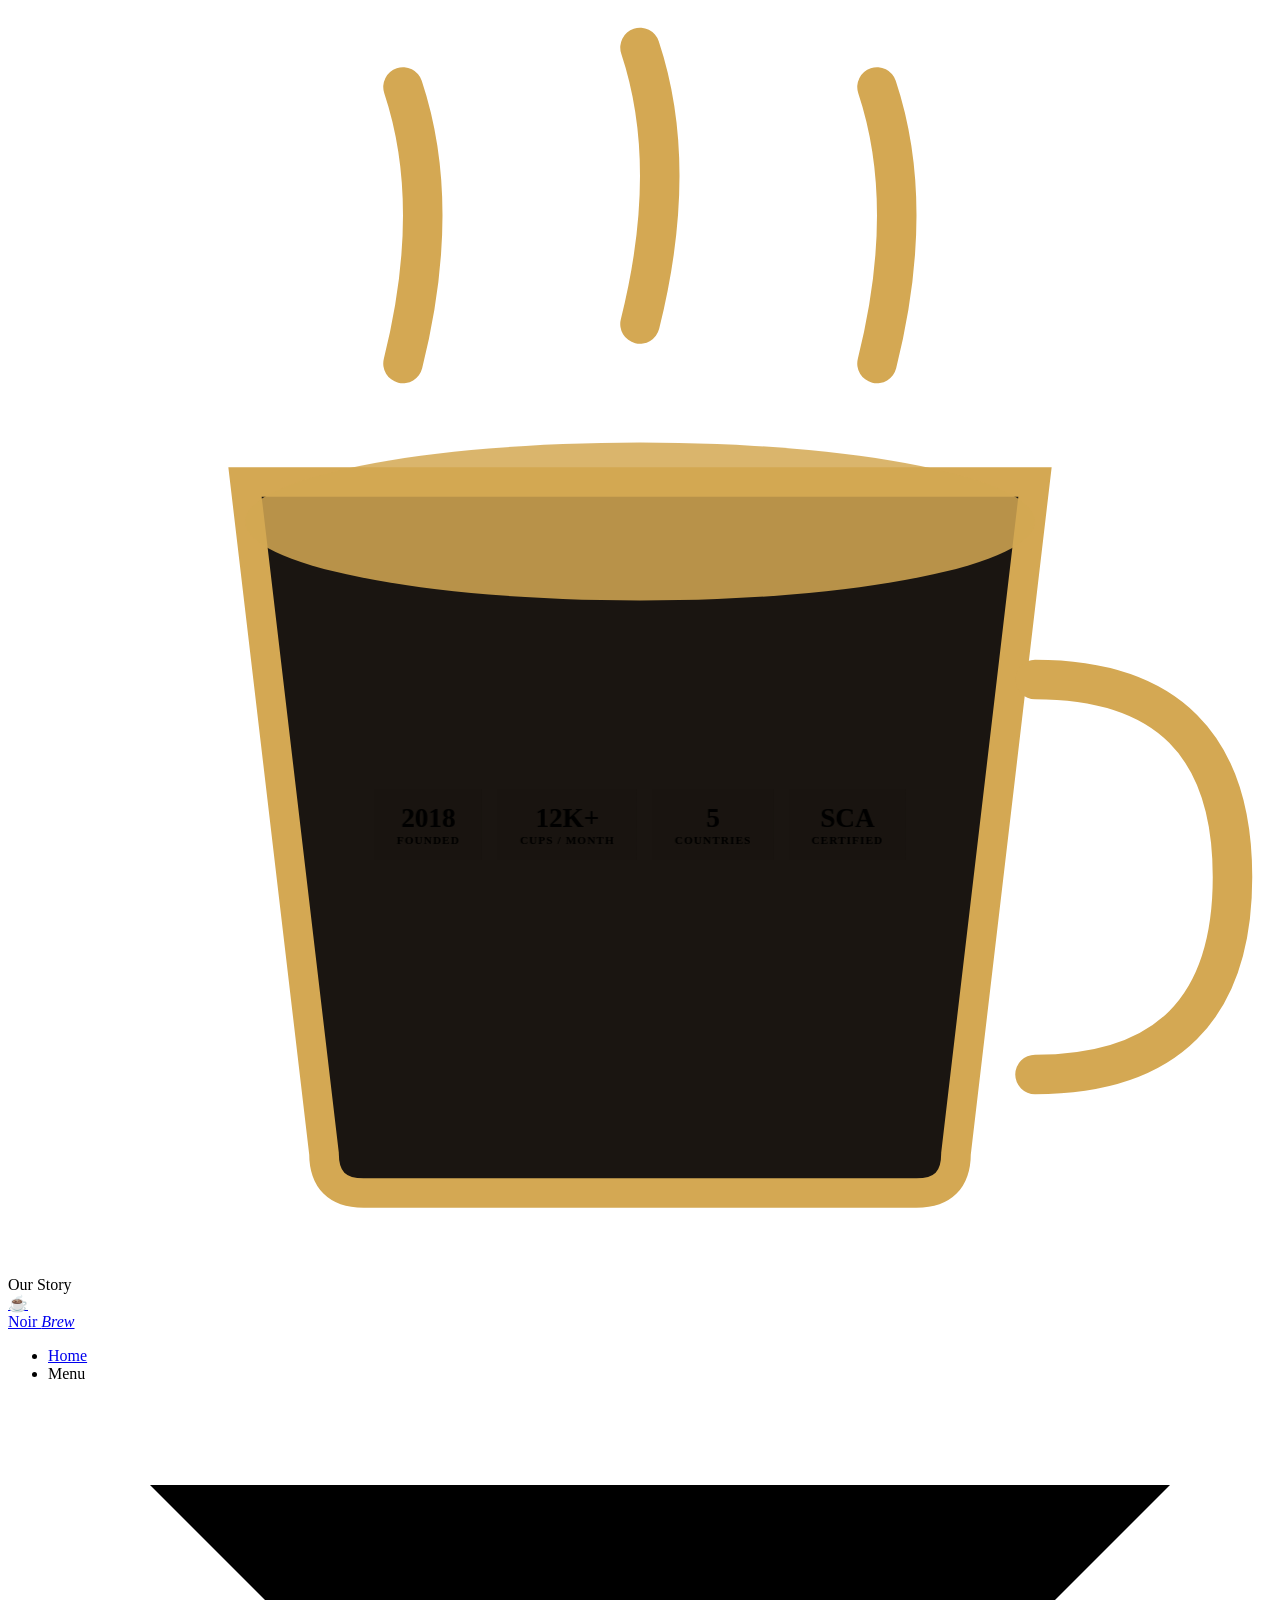
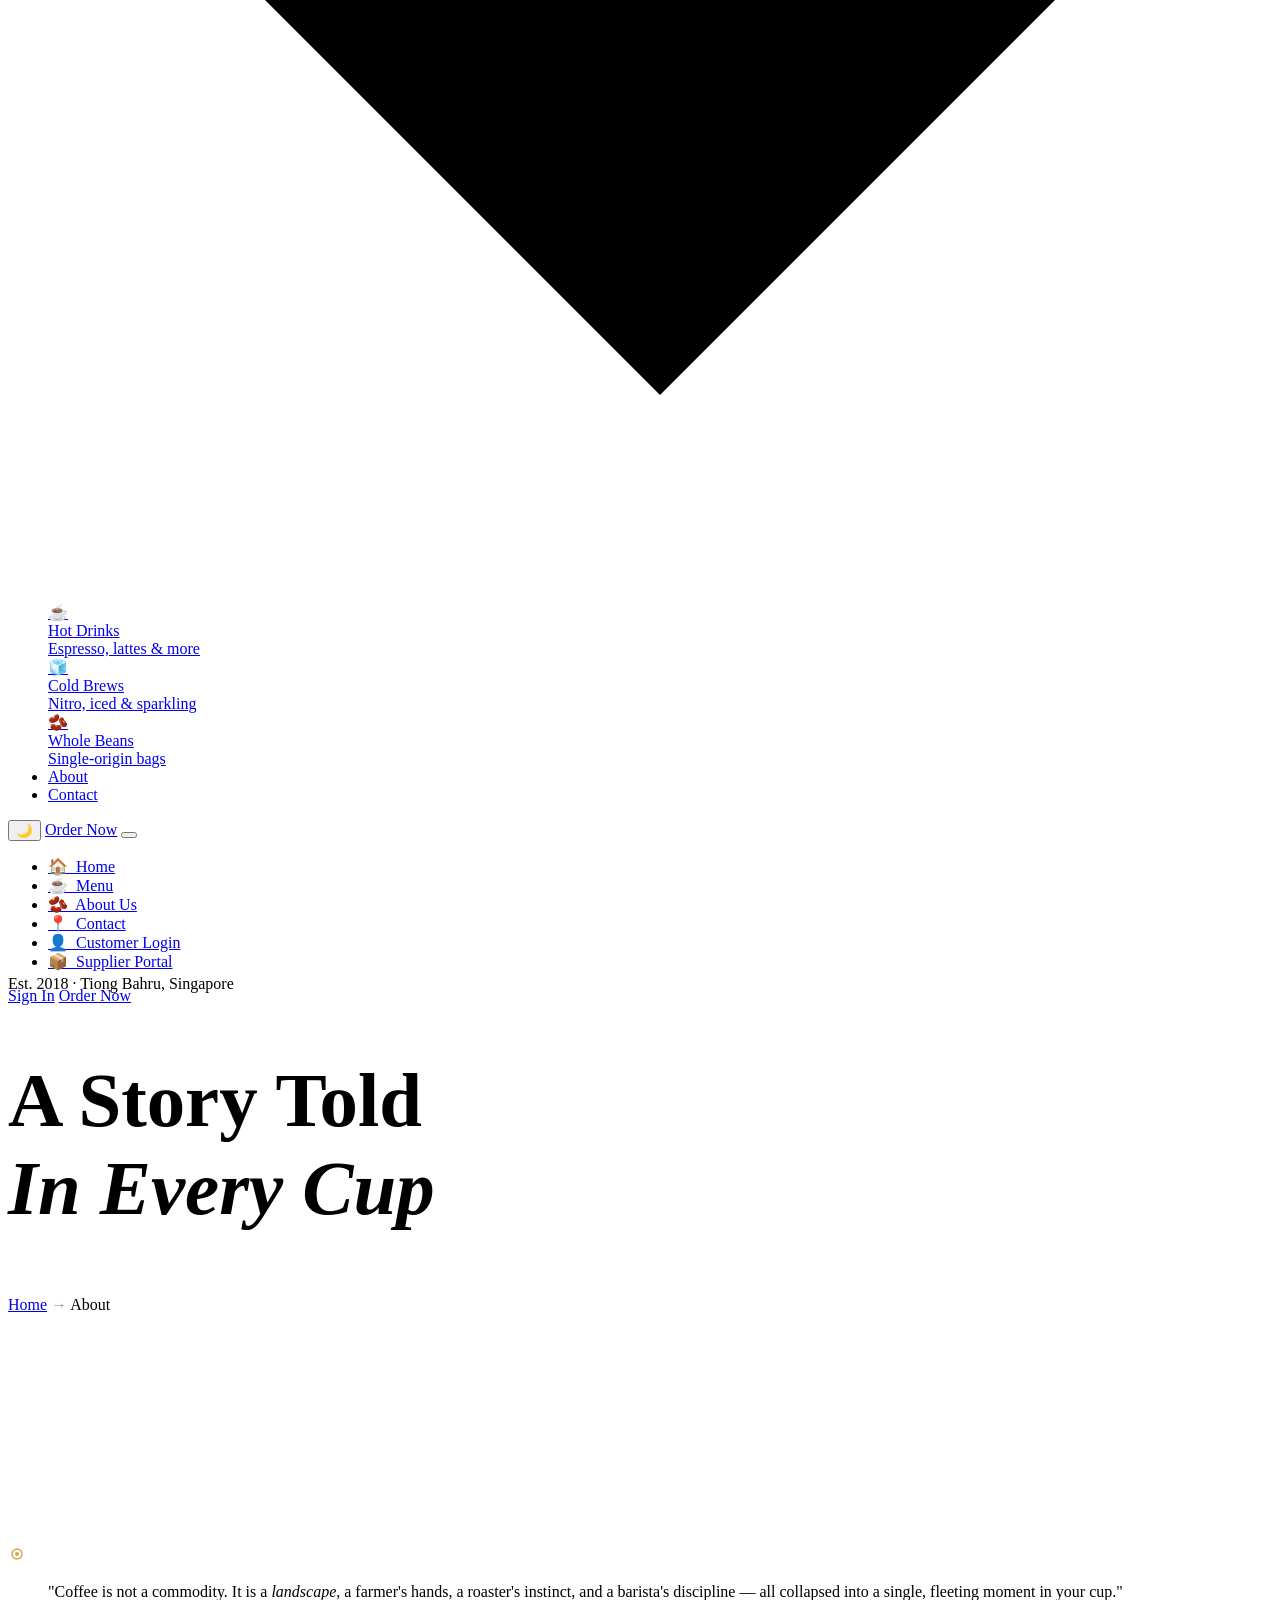
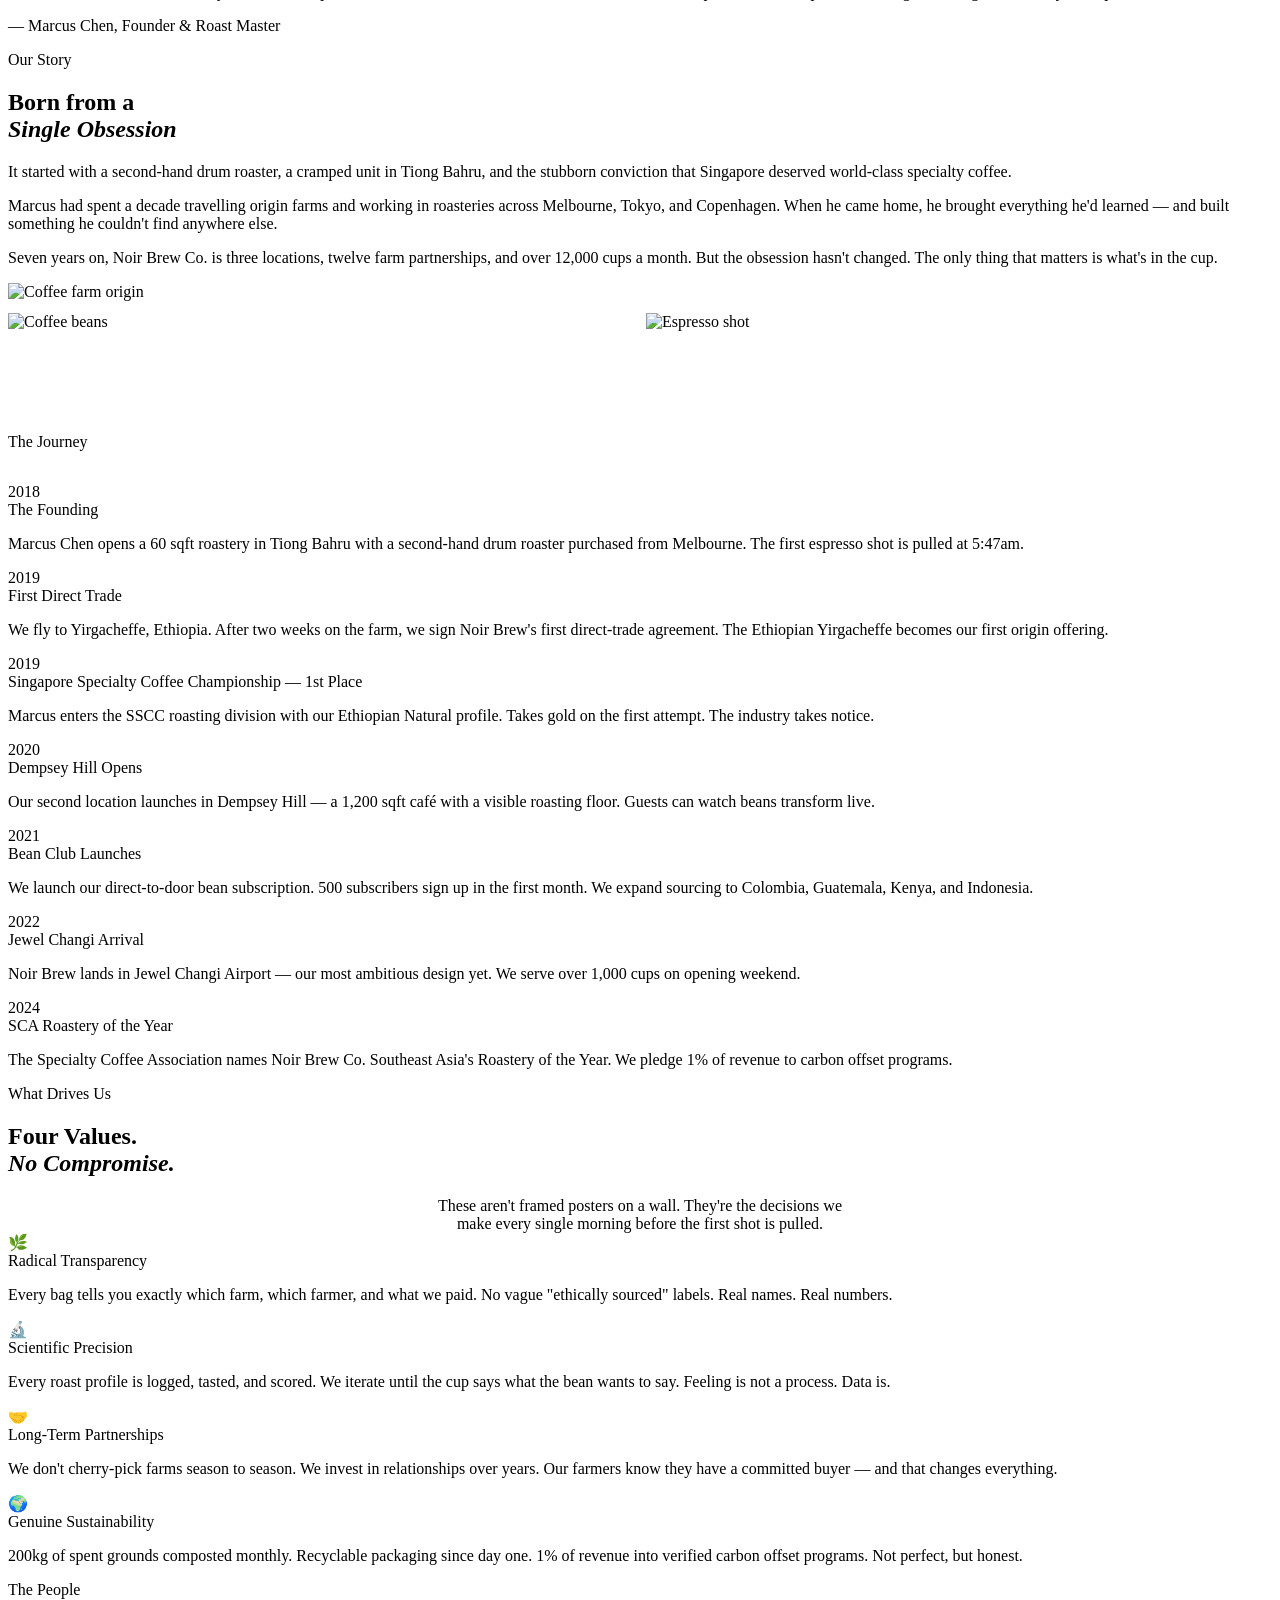
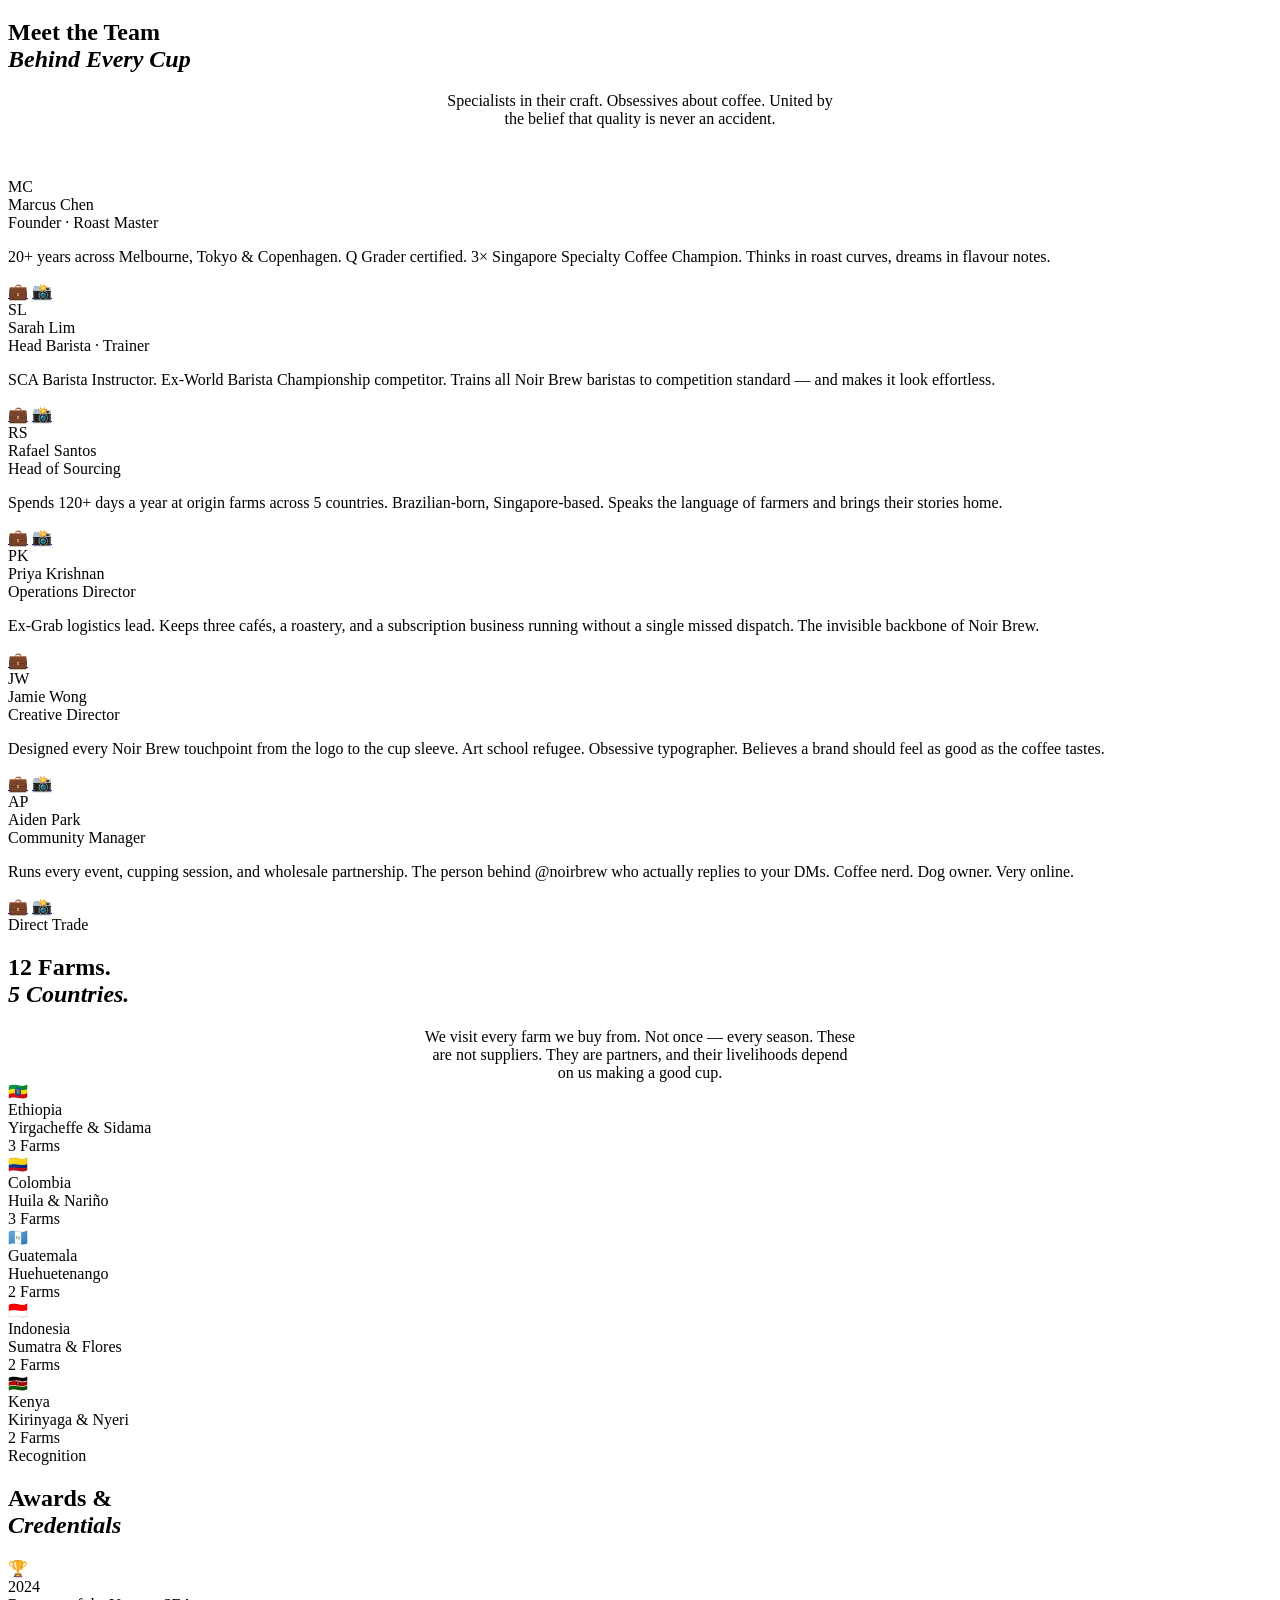
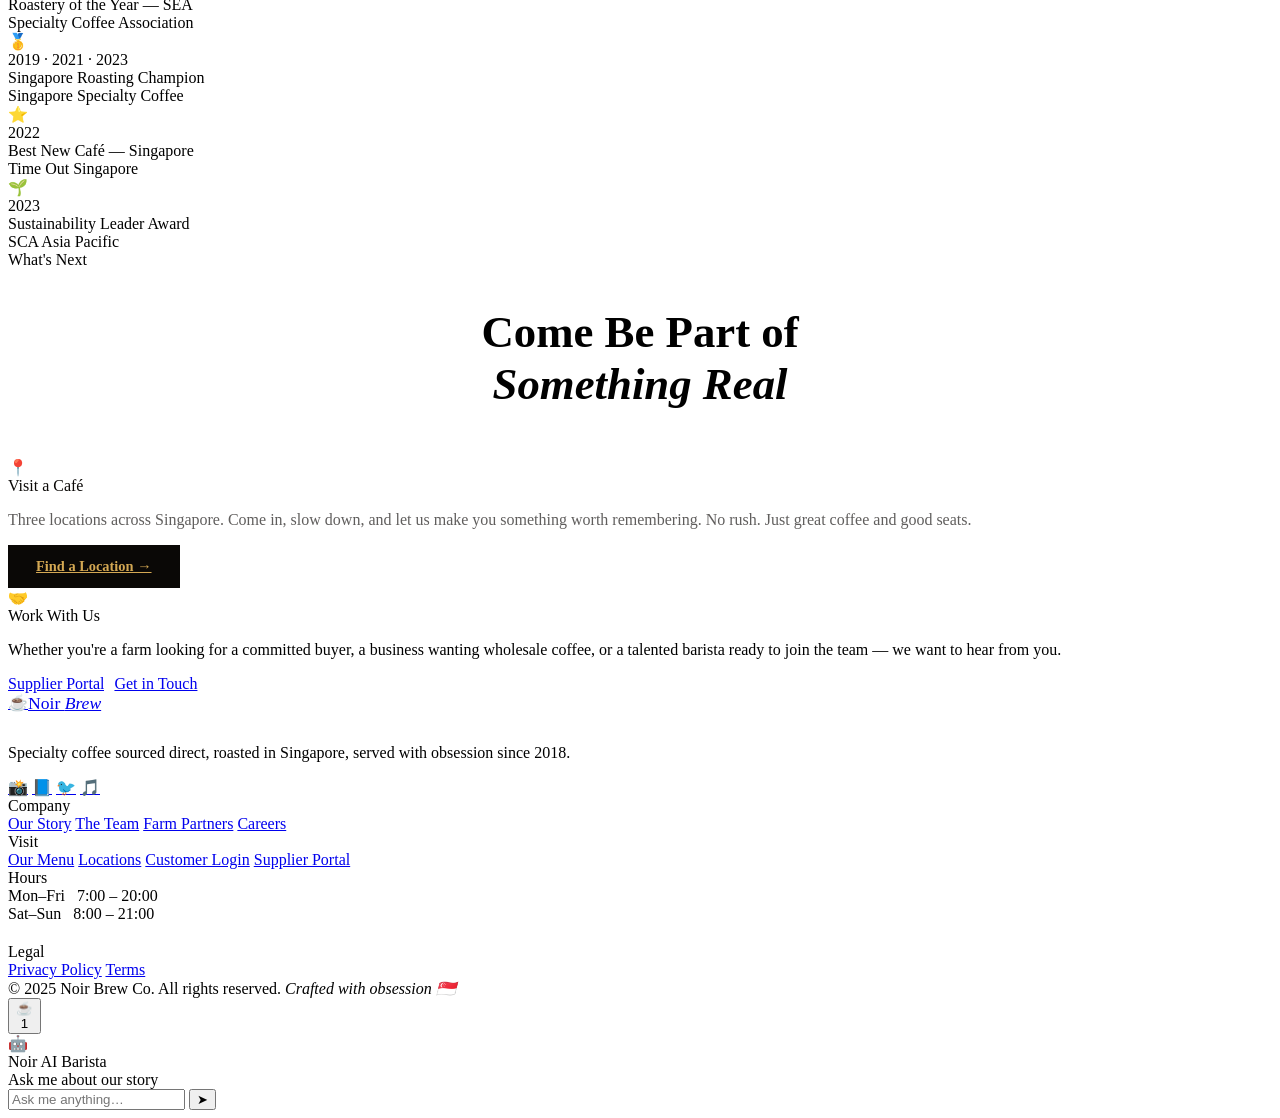
==== about.html @ 79846839 "linked animations.js file" ====
<!doctype html>
<html lang="en">
  <head>
    <meta charset="UTF-8" />
    <meta name="viewport" content="width=device-width, initial-scale=1.0" />
    <meta
      name="description"
      content="Noir Brew Co. — Our story, team, values and farm partnerships. Specialty coffee roasters since 2018."
    />
    <title>About Us — Noir Brew Co.</title>
    <link
      rel="icon"
      href="data:image/svg+xml,<svg xmlns='http://www.w3.org/2000/svg' viewBox='0 0 32 32'><text y='26' font-size='28'>☕</text></svg>"
    />
    <link rel="stylesheet" href="css/style.css" />
    <link rel="stylesheet" href="css/about.css" />
    <link rel="stylesheet" href="./css/animations.css" />
  </head>
  <body>
    <!-- LOADER -->
    <div id="pageLoader">
      <div class="loader__cup">
        <svg viewBox="0 0 64 64" xmlns="http://www.w3.org/2000/svg">
          <path
            d="M20 18 Q22 10 20 4"
            stroke="#d4a853"
            stroke-width="2"
            fill="none"
            stroke-linecap="round"
            style="animation: steamRise 1.4s ease-in-out infinite"
          />
          <path
            d="M32 16 Q34 8 32 2"
            stroke="#d4a853"
            stroke-width="2"
            fill="none"
            stroke-linecap="round"
            style="animation: steamRise 1.4s ease-in-out 0.25s infinite"
          />
          <path
            d="M44 18 Q46 10 44 4"
            stroke="#d4a853"
            stroke-width="2"
            fill="none"
            stroke-linecap="round"
            style="animation: steamRise 1.4s ease-in-out 0.5s infinite"
          />
          <path
            d="M12 24 L16 58 Q16 60 18 60 L46 60 Q48 60 48 58 L52 24 Z"
            fill="#1a1511"
            stroke="#d4a853"
            stroke-width="1.5"
          />
          <path
            d="M52 34 Q62 34 62 44 Q62 54 52 54"
            stroke="#d4a853"
            stroke-width="2"
            fill="none"
            stroke-linecap="round"
          />
          <ellipse
            cx="32"
            cy="26"
            rx="20"
            ry="4"
            fill="#d4a853"
            opacity="0.85"
          />
        </svg>
      </div>
      <div class="loader__logo">Our Story</div>
      <div class="loader__track">
        <div class="loader__bar" id="loaderBar"></div>
      </div>
    </div>
    <div id="themeCurtain"></div>

    <!-- NAVBAR -->
    <nav class="navbar" id="navbar">
      <div class="container navbar__inner">
        <a href="index.html" class="logo">
          <div class="logo__cup">☕</div>
          <div class="logo__text">Noir <em>Brew</em></div>
        </a>
        <ul class="navbar__links">
          <li><a href="index.html" class="nav-link">Home</a></li>
          <li class="has-dropdown">
            <a class="nav-link dropdown-toggle" tabindex="0"
              >Menu
              <svg class="chevron" viewBox="0 0 12 8">
                <path d="M1 1l5 5 5-5" />
              </svg>
            </a>
            <div class="dropdown-menu">
              <a href="menu.html" class="dropdown-item"
                ><span class="dropdown-icon">☕</span>
                <div>
                  <div class="dropdown-label">Hot Drinks</div>
                  <div class="dropdown-sub">Espresso, lattes & more</div>
                </div></a
              >
              <a href="menu.html#cold" class="dropdown-item"
                ><span class="dropdown-icon">🧊</span>
                <div>
                  <div class="dropdown-label">Cold Brews</div>
                  <div class="dropdown-sub">Nitro, iced & sparkling</div>
                </div></a
              >
              <a href="menu.html#beans" class="dropdown-item"
                ><span class="dropdown-icon">🫘</span>
                <div>
                  <div class="dropdown-label">Whole Beans</div>
                  <div class="dropdown-sub">Single-origin bags</div>
                </div></a
              >
            </div>
          </li>
          <li><a href="about.html" class="nav-link active">About</a></li>
          <li><a href="contact.html" class="nav-link">Contact</a></li>
        </ul>
        <div class="navbar__actions">
          <button class="theme-btn" id="themeBtn" title="Toggle theme">
            🌙
          </button>
          <a href="menu.html" class="btn btn-primary">Order Now</a>
          <button
            class="hamburger"
            id="hamburger"
            aria-label="Open menu"
            aria-expanded="false"
          >
            <span></span><span></span><span></span>
          </button>
        </div>
      </div>
    </nav>

    <div class="mob-overlay" id="mobOverlay"></div>
    <div class="mob-menu" id="mobMenu">
      <ul class="mob-menu__links">
        <li><a href="index.html" class="mob-link">🏠 &nbsp;Home</a></li>
        <li><a href="menu.html" class="mob-link">☕ &nbsp;Menu</a></li>
        <li>
          <a href="about.html" class="mob-link active">🫘 &nbsp;About Us</a>
        </li>
        <li><a href="contact.html" class="mob-link">📍 &nbsp;Contact</a></li>
        <li>
          <a href="login.html" class="mob-link">👤 &nbsp;Customer Login</a>
        </li>
        <li>
          <a href="supplier-login.html" class="mob-link"
            >📦 &nbsp;Supplier Portal</a
          >
        </li>
      </ul>
      <div class="mob-menu__divider"></div>
      <div class="mob-menu__actions">
        <a
          href="login.html"
          class="btn btn-outline"
          style="justify-content: center"
          >Sign In</a
        >
        <a
          href="menu.html"
          class="btn btn-primary"
          style="justify-content: center"
          >Order Now</a
        >
      </div>
    </div>

    <!-- PAGE HERO -->
    <section class="page-hero" style="height: 60vh; min-height: 400px">
      <div
        class="page-hero__bg about-hero-bg"
        style="transform: scale(1.04)"
      ></div>
      <div
        class="page-hero__over"
        style="
          background: linear-gradient(
            to bottom,
            rgba(10, 8, 6, 0.82) 0%,
            rgba(10, 8, 6, 0.5) 50%,
            rgba(10, 8, 6, 0.88) 100%
          );
        "
      ></div>

      <!-- Floating stat cards -->
      <div
        style="
          position: absolute;
          bottom: 40px;
          left: 50%;
          transform: translateX(-50%);
          display: flex;
          gap: 16px;
          z-index: 3;
        "
        class="hero-stats-row"
      >
        <div
          style="
            background: rgba(26, 21, 17, 0.88);
            backdrop-filter: blur(14px);
            border: 1px solid var(--c-border-strong);
            border-radius: var(--r-md);
            padding: 14px 22px;
            text-align: center;
            animation: fadeUp 0.8s var(--ease-out) 0.6s both;
          "
        >
          <div
            style="
              font-family: var(--font-display);
              font-size: 1.7rem;
              font-weight: 700;
              color: var(--c-gold);
            "
          >
            2018
          </div>
          <div
            style="
              font-size: 0.7rem;
              font-weight: 700;
              letter-spacing: 0.1em;
              text-transform: uppercase;
              color: var(--c-muted);
            "
          >
            Founded
          </div>
        </div>
        <div
          style="
            background: rgba(26, 21, 17, 0.88);
            backdrop-filter: blur(14px);
            border: 1px solid var(--c-border-strong);
            border-radius: var(--r-md);
            padding: 14px 22px;
            text-align: center;
            animation: fadeUp 0.8s var(--ease-out) 0.75s both;
          "
        >
          <div
            style="
              font-family: var(--font-display);
              font-size: 1.7rem;
              font-weight: 700;
              color: var(--c-gold);
            "
          >
            12K+
          </div>
          <div
            style="
              font-size: 0.7rem;
              font-weight: 700;
              letter-spacing: 0.1em;
              text-transform: uppercase;
              color: var(--c-muted);
            "
          >
            Cups / Month
          </div>
        </div>
        <div
          style="
            background: rgba(26, 21, 17, 0.88);
            backdrop-filter: blur(14px);
            border: 1px solid var(--c-border-strong);
            border-radius: var(--r-md);
            padding: 14px 22px;
            text-align: center;
            animation: fadeUp 0.8s var(--ease-out) 0.9s both;
          "
        >
          <div
            style="
              font-family: var(--font-display);
              font-size: 1.7rem;
              font-weight: 700;
              color: var(--c-gold);
            "
          >
            5
          </div>
          <div
            style="
              font-size: 0.7rem;
              font-weight: 700;
              letter-spacing: 0.1em;
              text-transform: uppercase;
              color: var(--c-muted);
            "
          >
            Countries
          </div>
        </div>
        <div
          style="
            background: rgba(26, 21, 17, 0.88);
            backdrop-filter: blur(14px);
            border: 1px solid var(--c-border-strong);
            border-radius: var(--r-md);
            padding: 14px 22px;
            text-align: center;
            animation: fadeUp 0.8s var(--ease-out) 1.05s both;
          "
        >
          <div
            style="
              font-family: var(--font-display);
              font-size: 1.7rem;
              font-weight: 700;
              color: var(--c-gold);
            "
          >
            SCA
          </div>
          <div
            style="
              font-size: 0.7rem;
              font-weight: 700;
              letter-spacing: 0.1em;
              text-transform: uppercase;
              color: var(--c-muted);
            "
          >
            Certified
          </div>
        </div>
      </div>

      <div class="page-hero__content" style="transform: translateY(-30px)">
        <div
          class="eyebrow"
          style="justify-content: center; margin-bottom: 16px"
        >
          Est. 2018 · Tiong Bahru, Singapore
        </div>
        <h1
          class="page-hero__title"
          style="font-size: clamp(2.6rem, 6vw, 5rem)"
        >
          A Story Told<br />
          <em style="color: var(--c-gold); font-style: italic">In Every Cup</em>
        </h1>
        <div class="breadcrumb" style="margin-top: 18px">
          <a href="index.html">Home</a>
          <span style="opacity: 0.4">→</span>
          <span>About</span>
        </div>
      </div>
    </section>

    <!-- MANIFESTO -->
    <section class="manifesto section--alt">
      <div class="container manifesto__inner">
        <div class="manifesto__line">
          <div class="manifesto__rule"></div>
          <svg width="18" height="18" viewBox="0 0 18 18" fill="none">
            <circle cx="9" cy="9" r="5" stroke="#d4a853" stroke-width="1.5" />
            <circle cx="9" cy="9" r="2" fill="#d4a853" />
          </svg>
          <div
            class="manifesto__rule"
            style="
              background: linear-gradient(90deg, var(--c-gold), transparent);
            "
          ></div>
        </div>
        <blockquote class="manifesto__quote reveal">
          "Coffee is not a commodity. It is a <em>landscape</em>, a farmer's
          hands, a roaster's instinct, and a barista's discipline — all
          collapsed into a single, fleeting moment in your cup."
        </blockquote>
        <p class="manifesto__attr reveal d2">
          — Marcus Chen, Founder & Roast Master
        </p>
      </div>
    </section>

    <!-- ORIGIN STORY -->
    <section class="section">
      <div class="container">
        <div class="story-grid">
          <!-- Left: sticky text -->
          <div class="story-text">
            <div class="eyebrow reveal">Our Story</div>
            <h2 class="reveal d1">
              Born from a<br />
              <em style="color: var(--c-gold); font-style: italic"
                >Single Obsession</em
              >
            </h2>
            <p class="reveal d2">
              It started with a second-hand drum roaster, a cramped unit in
              Tiong Bahru, and the stubborn conviction that Singapore deserved
              world-class specialty coffee.
            </p>
            <p class="reveal d3">
              Marcus had spent a decade travelling origin farms and working in
              roasteries across Melbourne, Tokyo, and Copenhagen. When he came
              home, he brought everything he'd learned — and built something he
              couldn't find anywhere else.
            </p>
            <p class="reveal d4">
              Seven years on, Noir Brew Co. is three locations, twelve farm
              partnerships, and over 12,000 cups a month. But the obsession
              hasn't changed. The only thing that matters is what's in the cup.
            </p>

            <!-- Mini image gallery -->
            <div class="story-img-wrap reveal d5">
              <img
                class="story-img"
                src="https://images.unsplash.com/photo-1447933601403-0c6688de566e?w=800&q=80"
                alt="Coffee farm origin"
                loading="lazy"
              />
            </div>
            <div
              style="
                display: grid;
                grid-template-columns: 1fr 1fr;
                gap: 12px;
                margin-top: 12px;
              "
            >
              <div
                style="
                  border-radius: var(--r-md);
                  overflow: hidden;
                  height: 120px;
                "
                class="reveal d5"
              >
                <img
                  src="https://images.unsplash.com/photo-1459755486867-b55449bb39ff?w=400&q=80"
                  alt="Coffee beans"
                  loading="lazy"
                  style="
                    width: 100%;
                    height: 100%;
                    object-fit: cover;
                    transition: transform 0.6s;
                    display: block;
                  "
                  onmouseenter="this.style.transform = 'scale(1.06)'"
                  onmouseleave="this.style.transform = ''"
                />
              </div>
              <div
                style="
                  border-radius: var(--r-md);
                  overflow: hidden;
                  height: 120px;
                "
                class="reveal d5"
              >
                <img
                  src="https://images.unsplash.com/photo-1510591509098-f4fdc6d0ff04?w=400&q=80"
                  alt="Espresso shot"
                  loading="lazy"
                  style="
                    width: 100%;
                    height: 100%;
                    object-fit: cover;
                    transition: transform 0.6s;
                    display: block;
                  "
                  onmouseenter="this.style.transform = 'scale(1.06)'"
                  onmouseleave="this.style.transform = ''"
                />
              </div>
            </div>
          </div>

          <!-- Right: timeline -->
          <div>
            <div class="eyebrow reveal" style="margin-bottom: 32px">
              The Journey
            </div>
            <div class="timeline">
              <div class="tl-item milestone" data-tl>
                <div class="tl-year">2018</div>
                <div class="tl-title">The Founding</div>
                <p class="tl-desc">
                  Marcus Chen opens a 60 sqft roastery in Tiong Bahru with a
                  second-hand drum roaster purchased from Melbourne. The first
                  espresso shot is pulled at 5:47am.
                </p>
              </div>

              <div class="tl-item" data-tl>
                <div class="tl-year">2019</div>
                <div class="tl-title">First Direct Trade</div>
                <p class="tl-desc">
                  We fly to Yirgacheffe, Ethiopia. After two weeks on the farm,
                  we sign Noir Brew's first direct-trade agreement. The
                  Ethiopian Yirgacheffe becomes our first origin offering.
                </p>
              </div>

              <div class="tl-item milestone" data-tl>
                <div class="tl-year">2019</div>
                <div class="tl-title">
                  Singapore Specialty Coffee Championship — 1st Place
                </div>
                <p class="tl-desc">
                  Marcus enters the SSCC roasting division with our Ethiopian
                  Natural profile. Takes gold on the first attempt. The industry
                  takes notice.
                </p>
              </div>

              <div class="tl-item" data-tl>
                <div class="tl-year">2020</div>
                <div class="tl-title">Dempsey Hill Opens</div>
                <p class="tl-desc">
                  Our second location launches in Dempsey Hill — a 1,200 sqft
                  café with a visible roasting floor. Guests can watch beans
                  transform live.
                </p>
              </div>

              <div class="tl-item milestone" data-tl>
                <div class="tl-year">2021</div>
                <div class="tl-title">Bean Club Launches</div>
                <p class="tl-desc">
                  We launch our direct-to-door bean subscription. 500
                  subscribers sign up in the first month. We expand sourcing to
                  Colombia, Guatemala, Kenya, and Indonesia.
                </p>
              </div>

              <div class="tl-item" data-tl>
                <div class="tl-year">2022</div>
                <div class="tl-title">Jewel Changi Arrival</div>
                <p class="tl-desc">
                  Noir Brew lands in Jewel Changi Airport — our most ambitious
                  design yet. We serve over 1,000 cups on opening weekend.
                </p>
              </div>

              <div class="tl-item milestone" data-tl>
                <div class="tl-year">2024</div>
                <div class="tl-title">SCA Roastery of the Year</div>
                <p class="tl-desc">
                  The Specialty Coffee Association names Noir Brew Co. Southeast
                  Asia's Roastery of the Year. We pledge 1% of revenue to carbon
                  offset programs.
                </p>
              </div>
            </div>
          </div>
        </div>
      </div>
    </section>

    <!-- VALUES -->
    <section class="section section--alt">
      <div class="container">
        <div class="section__header section__header--center">
          <div class="eyebrow reveal">What Drives Us</div>
          <h2 class="reveal d1">
            Four Values.<br />
            <em style="color: var(--c-gold); font-style: italic"
              >No Compromise.</em
            >
          </h2>
          <p
            class="reveal d2"
            style="margin: 14px auto 0; text-align: center; max-width: 52ch"
          >
            These aren't framed posters on a wall. They're the decisions we make
            every single morning before the first shot is pulled.
          </p>
        </div>
        <div class="values-grid">
          <div class="val-card reveal">
            <span class="val-icon">🌿</span>
            <div class="val-title">Radical Transparency</div>
            <p class="val-text">
              Every bag tells you exactly which farm, which farmer, and what we
              paid. No vague "ethically sourced" labels. Real names. Real
              numbers.
            </p>
          </div>
          <div class="val-card reveal d1">
            <span class="val-icon">🔬</span>
            <div class="val-title">Scientific Precision</div>
            <p class="val-text">
              Every roast profile is logged, tasted, and scored. We iterate
              until the cup says what the bean wants to say. Feeling is not a
              process. Data is.
            </p>
          </div>
          <div class="val-card reveal d2">
            <span class="val-icon">🤝</span>
            <div class="val-title">Long-Term Partnerships</div>
            <p class="val-text">
              We don't cherry-pick farms season to season. We invest in
              relationships over years. Our farmers know they have a committed
              buyer — and that changes everything.
            </p>
          </div>
          <div class="val-card reveal d3">
            <span class="val-icon">🌍</span>
            <div class="val-title">Genuine Sustainability</div>
            <p class="val-text">
              200kg of spent grounds composted monthly. Recyclable packaging
              since day one. 1% of revenue into verified carbon offset programs.
              Not perfect, but honest.
            </p>
          </div>
        </div>
      </div>
    </section>

    <!-- TEAM - NOT REAL -->
    <section class="section">
      <div class="container">
        <div class="section__header section__header--center">
          <div class="eyebrow reveal">The People</div>
          <h2 class="reveal d1">
            Meet the Team<br />
            <em style="color: var(--c-gold); font-style: italic"
              >Behind Every Cup</em
            >
          </h2>
          <p
            class="reveal d2"
            style="margin: 14px auto 0; text-align: center; max-width: 50ch"
          >
            Specialists in their craft. Obsessives about coffee. United by the
            belief that quality is never an accident.
          </p>
        </div>
        <div class="team-grid-6" style="margin-top: 50px">
          <div class="tm-card reveal">
            <div class="tm-avatar">MC</div>
            <div class="tm-name">Marcus Chen</div>
            <div class="tm-role">Founder · Roast Master</div>
            <p class="tm-bio">
              20+ years across Melbourne, Tokyo & Copenhagen. Q Grader
              certified. 3× Singapore Specialty Coffee Champion. Thinks in roast
              curves, dreams in flavour notes.
            </p>
            <div class="tm-links">
              <a href="#" class="tm-link" title="LinkedIn">💼</a>
              <a href="#" class="tm-link" title="Instagram">📸</a>
            </div>
          </div>

          <div class="tm-card reveal d1">
            <div class="tm-avatar">SL</div>
            <div class="tm-name">Sarah Lim</div>
            <div class="tm-role">Head Barista · Trainer</div>
            <p class="tm-bio">
              SCA Barista Instructor. Ex-World Barista Championship competitor.
              Trains all Noir Brew baristas to competition standard — and makes
              it look effortless.
            </p>
            <div class="tm-links">
              <a href="#" class="tm-link" title="LinkedIn">💼</a>
              <a href="#" class="tm-link" title="Instagram">📸</a>
            </div>
          </div>

          <div class="tm-card reveal d2">
            <div class="tm-avatar">RS</div>
            <div class="tm-name">Rafael Santos</div>
            <div class="tm-role">Head of Sourcing</div>
            <p class="tm-bio">
              Spends 120+ days a year at origin farms across 5 countries.
              Brazilian-born, Singapore-based. Speaks the language of farmers
              and brings their stories home.
            </p>
            <div class="tm-links">
              <a href="#" class="tm-link" title="LinkedIn">💼</a>
              <a href="#" class="tm-link" title="Instagram">📸</a>
            </div>
          </div>

          <div class="tm-card reveal d1">
            <div class="tm-avatar">PK</div>
            <div class="tm-name">Priya Krishnan</div>
            <div class="tm-role">Operations Director</div>
            <p class="tm-bio">
              Ex-Grab logistics lead. Keeps three cafés, a roastery, and a
              subscription business running without a single missed dispatch.
              The invisible backbone of Noir Brew.
            </p>
            <div class="tm-links">
              <a href="#" class="tm-link" title="LinkedIn">💼</a>
            </div>
          </div>

          <div class="tm-card reveal d2">
            <div class="tm-avatar">JW</div>
            <div class="tm-name">Jamie Wong</div>
            <div class="tm-role">Creative Director</div>
            <p class="tm-bio">
              Designed every Noir Brew touchpoint from the logo to the cup
              sleeve. Art school refugee. Obsessive typographer. Believes a
              brand should feel as good as the coffee tastes.
            </p>
            <div class="tm-links">
              <a href="#" class="tm-link" title="LinkedIn">💼</a>
              <a href="#" class="tm-link" title="Instagram">📸</a>
            </div>
          </div>

          <div class="tm-card reveal d3">
            <div class="tm-avatar">AP</div>
            <div class="tm-name">Aiden Park</div>
            <div class="tm-role">Community Manager</div>
            <p class="tm-bio">
              Runs every event, cupping session, and wholesale partnership. The
              person behind @noirbrew who actually replies to your DMs. Coffee
              nerd. Dog owner. Very online.
            </p>
            <div class="tm-links">
              <a href="#" class="tm-link" title="LinkedIn">💼</a>
              <a href="#" class="tm-link" title="Instagram">📸</a>
            </div>
          </div>
        </div>
      </div>
    </section>

    <!-- FARM PARTNERSHIPS -->
    <section class="farms-section">
      <div class="container">
        <div class="section__header section__header--center">
          <div class="eyebrow reveal">Direct Trade</div>
          <h2 class="reveal d1">
            12 Farms.<br />
            <em style="color: var(--c-gold); font-style: italic"
              >5 Countries.</em
            >
          </h2>
          <p
            class="reveal d2"
            style="margin: 14px auto 0; text-align: center; max-width: 54ch"
          >
            We visit every farm we buy from. Not once — every season. These are
            not suppliers. They are partners, and their livelihoods depend on us
            making a good cup.
          </p>
        </div>
        <div class="origins-grid">
          <div class="origin-card reveal">
            <span class="origin-flag">🇪🇹</span>
            <div class="origin-country">Ethiopia</div>
            <div class="origin-region">Yirgacheffe & Sidama</div>
            <span class="origin-farms">3 Farms</span>
          </div>

          <div class="origin-card reveal d1">
            <span class="origin-flag">🇨🇴</span>
            <div class="origin-country">Colombia</div>
            <div class="origin-region">Huila & Nariño</div>
            <span class="origin-farms">3 Farms</span>
          </div>

          <div class="origin-card reveal d2">
            <span class="origin-flag">🇬🇹</span>
            <div class="origin-country">Guatemala</div>
            <div class="origin-region">Huehuetenango</div>
            <span class="origin-farms">2 Farms</span>
          </div>

          <div class="origin-card reveal d3">
            <span class="origin-flag">🇮🇩</span>
            <div class="origin-country">Indonesia</div>
            <div class="origin-region">Sumatra & Flores</div>
            <span class="origin-farms">2 Farms</span>
          </div>

          <div class="origin-card reveal d4">
            <span class="origin-flag">🇰🇪</span>
            <div class="origin-country">Kenya</div>
            <div class="origin-region">Kirinyaga & Nyeri</div>
            <span class="origin-farms">2 Farms</span>
          </div>
        </div>
      </div>
    </section>

    <!-- AWARDS SECTION -->
    <section class="awards-section">
      <div class="container">
        <div class="section__header section__header--center">
          <div class="eyebrow reveal">Recognition</div>
          <h2 class="reveal d1">
            Awards &<br /><em style="color: var(--c-gold); font-style: italic"
              >Credentials</em
            >
          </h2>
        </div>
        <div class="awards-strip">
          <div class="award-card reveal">
            <span class="award-icon">🏆</span>
            <div>
              <div class="award-year">2024</div>
              <div class="award-title">Roastery of the Year — SEA</div>
              <div class="award-org">Specialty Coffee Association</div>
            </div>
          </div>

          <div class="award-card reveal d1">
            <span class="award-icon">🥇</span>
            <div>
              <div class="award-year">2019 · 2021 · 2023</div>
              <div class="award-title">Singapore Roasting Champion</div>
              <div class="award-org">Singapore Specialty Coffee</div>
            </div>
          </div>

          <div class="award-card reveal d2">
            <span class="award-icon">⭐</span>
            <div>
              <div class="award-year">2022</div>
              <div class="award-title">Best New Café — Singapore</div>
              <div class="award-org">Time Out Singapore</div>
            </div>
          </div>

          <div class="award-card reveal d3">
            <span class="award-icon">🌱</span>
            <div>
              <div class="award-year">2023</div>
              <div class="award-title">Sustainability Leader Award</div>
              <div class="award-org">SCA Asia Pacific</div>
            </div>
          </div>
        </div>
      </div>
    </section>

    <!-- CTA SECTION -->
    <section class="about-cta">
      <div class="container">
        <div
          class="eyebrow reveal"
          style="justify-content: center; margin-bottom: 14px"
        >
          What's Next
        </div>
        <h2
          class="reveal d1"
          style="
            text-align: center;
            margin-bottom: 48px;
            font-size: clamp(1.8rem, 3.5vw, 3rem);
          "
        >
          Come Be Part of<br />
          <em style="color: var(--c-gold); font-style: italic"
            >Something Real</em
          >
        </h2>
        <div class="about-cta__inner">
          <div class="cta-block cta-block--gold reveal">
            <span class="cta-block__icon">📍</span>
            <div class="cta-block__title" style="color: #0a0806">
              Visit a Café
            </div>
            <p class="cta-block__text" style="color: rgba(10, 8, 6, 0.65)">
              Three locations across Singapore. Come in, slow down, and let us
              make you something worth remembering. No rush. Just great coffee
              and good seats.
            </p>
            <a
              href="contact.html"
              class="btn"
              style="
                background: #0a0806;
                color: #d4a853;
                border-radius: var(--r-full);
                padding: 13px 28px;
                font-weight: 600;
                display: inline-flex;
                align-items: center;
                gap: 9px;
                font-size: 0.9rem;
                transition: all 0.3s;
              "
            >
              Find a Location →
            </a>
          </div>

          <div class="cta-block reveal d1">
            <span class="cta-block__icon">🤝</span>
            <div class="cta-block__title">Work With Us</div>
            <p class="cta-block__text">
              Whether you're a farm looking for a committed buyer, a business
              wanting wholesale coffee, or a talented barista ready to join the
              team — we want to hear from you.
            </p>
            <div style="display: flex; gap: 10px; flex-wrap: wrap">
              <a href="supplier-login.html" class="btn btn-outline"
                >Supplier Portal</a
              >
              <a href="contact.html" class="btn btn-ghost">Get in Touch</a>
            </div>
          </div>
        </div>
      </div>
    </section>

    <!-- FOOTER -->
    <footer class="footer">
      <div class="container">
        <div class="footer__grid">
          <div>
            <a
              href="index.html"
              class="logo"
              style="display: inline-flex; margin-bottom: 14px"
            >
              <div class="logo__cup">☕</div>
              <div class="logo__text" style="font-size: 1.1rem">
                Noir <em>Brew</em>
              </div>
            </a>
            <p class="footer__brand-desc">
              Specialty coffee sourced direct, roasted in Singapore, served with
              obsession since 2018.
            </p>
            <div class="footer__social">
              <a href="#" class="social-link">📸</a>
              <a href="#" class="social-link">📘</a>
              <a href="#" class="social-link">🐦</a>
              <a href="#" class="social-link">🎵</a>
            </div>
          </div>
          <div>
            <div class="footer__col-title">Company</div>
            <a href="about.html" class="footer__link">Our Story</a>
            <a href="about.html#team" class="footer__link">The Team</a>
            <a href="about.html#farms" class="footer__link">Farm Partners</a>
            <a href="contact.html" class="footer__link">Careers</a>
          </div>
          <div>
            <div class="footer__col-title">Visit</div>
            <a href="menu.html" class="footer__link">Our Menu</a>
            <a href="contact.html" class="footer__link">Locations</a>
            <a href="login.html" class="footer__link">Customer Login</a>
            <a href="supplier-login.html" class="footer__link"
              >Supplier Portal</a
            >
          </div>
          <div>
            <div class="footer__col-title">Hours</div>
            <div class="footer__link" style="cursor: default">
              Mon–Fri &nbsp; 7:00 – 20:00
            </div>
            <div class="footer__link" style="cursor: default">
              Sat–Sun &nbsp; 8:00 – 21:00
            </div>
            <div class="footer__col-title" style="margin-top: 20px">Legal</div>
            <a href="#" class="footer__link">Privacy Policy</a>
            <a href="#" class="footer__link">Terms</a>
          </div>
        </div>
        <div class="footer__bottom">
          <span>© 2025 Noir Brew Co. All rights reserved.</span>
          <span
            style="
              font-family: var(--font-italic);
              font-style: italic;
              color: var(--c-gold);
            "
            >Crafted with obsession 🇸🇬</span
          >
        </div>
      </div>
    </footer>

    <!-- CHATBOT -->
    <button class="chatbot-fab" id="chatbotFab" aria-label="Open chat">
      <div class="fab-pulse"></div>
      <span class="fab-icon">☕</span>
      <div class="fab-badge" id="fabBadge">1</div>
    </button>
    <div class="chat-panel" id="chatPanel">
      <div class="chat-header">
        <div class="chat-avatar">🤖</div>
        <div class="chat-info">
          <div class="chat-info__name">Noir AI Barista</div>
          <div class="chat-info__status">Ask me about our story</div>
        </div>
      </div>
      <div class="chat-msgs" id="chatMsgs"></div>
      <div class="chat-input-row">
        <input
          class="chat-input"
          id="chatInput"
          placeholder="Ask me anything…"
          autocomplete="off"
          maxlength="200"
        />
        <button class="chat-send" id="chatSend">➤</button>
      </div>
    </div>
    <div class="toast-wrap" id="toastWrap"></div>

    <!-- ============================================================ JS -->
    <script src="./js/animations.js"></script>

    <script>
      /* Loader */
      window.addEventListener("load", () => {
        document.getElementById("loaderBar").style.width = "100%";
        setTimeout(
          () => document.getElementById("pageLoader").classList.add("done"),
          1600,
        );
      });

      /* Navbar */
      const navbar = document.getElementById("navbar");
      window.addEventListener(
        "scroll",
        () => navbar.classList.toggle("scrolled", window.scrollY > 60),
        { passive: true },
      );

      /* Hamburger */
      const hb = document.getElementById("hamburger"),
        mm = document.getElementById("mobMenu"),
        mo = document.getElementById("mobOverlay");
      const openM = () => {
        hb.classList.add("open");
        mm.classList.add("open");
        mo.classList.add("show");
        document.body.style.overflow = "hidden";
      };
      const closeM = () => {
        hb.classList.remove("open");
        mm.classList.remove("open");
        mo.classList.remove("show");
        document.body.style.overflow = "";
      };
      hb.addEventListener("click", () =>
        mm.classList.contains("open") ? closeM() : openM(),
      );
      mo.addEventListener("click", closeM);

      /* Dropdown */
      document.querySelectorAll(".has-dropdown").forEach((dd) => {
        dd.addEventListener("click", (e) => {
          const o = dd.classList.contains("open");
          document
            .querySelectorAll(".has-dropdown.open")
            .forEach((d) => d.classList.remove("open"));
          if (!o) dd.classList.add("open");
        });
      });
      document.addEventListener("click", (e) => {
        if (!e.target.closest(".has-dropdown"))
          document
            .querySelectorAll(".has-dropdown.open")
            .forEach((d) => d.classList.remove("open"));
      });
      /* Theme */
      const root = document.documentElement,
        themeBtn = document.getElementById("themeBtn"),
        curtain = document.getElementById("themeCurtain");
      let isDark = true;
      (() => {
        const s = localStorage.getItem("nbTheme");
        if (s) {
          isDark = s === "dark";
          root.setAttribute("data-theme", s);
          themeBtn.textContent = isDark ? "🌙" : "☀️";
        }
      })();
      themeBtn.addEventListener("click", () => {
        curtain.classList.remove("dropping");
        curtain.offsetHeight;
        curtain.classList.add("dropping");
        setTimeout(() => {
          isDark = !isDark;
          const n = isDark ? "dark" : "light";
          root.setAttribute("data-theme", n);
          themeBtn.textContent = isDark ? "🌙" : "☀️";
          localStorage.setItem("nbTheme", n);
        }, 420);
      });

      /* Scroll Reveal */
      const revObs = new IntersectionObserver(
        (entries) => {
          entries.forEach((e) => {
            if (e.isIntersecting) {
              e.target.classList.add("in");
              revObs.unobserve(e.target);
            }
          });
        },
        { threshold: 0.1, rootMargin: "0px 0px -30px 0px" },
      );
      document
        .querySelectorAll(".reveal,.reveal-l,.reveal-r,.reveal-s")
        .forEach((el) => revObs.observe(el));

      /* Timeline items */
      const tlObs = new IntersectionObserver(
        (entries) => {
          entries.forEach((e) => {
            if (e.isIntersecting) {
              e.target.classList.add("in");
              tlObs.unobserve(e.target);
            }
          });
        },
        { threshold: 0.15 },
      );
      document.querySelectorAll("[data-tl]").forEach((el) => tlObs.observe(el));

      /* Chatbot */
      const fab = document.getElementById("chatbotFab"),
        panel = document.getElementById("chatPanel"),
        msgs = document.getElementById("chatMsgs"),
        inp = document.getElementById("chatInput"),
        snd = document.getElementById("chatSend");
      const kb = {
        story: {
          r: "Noir Brew was founded in 2018 by Marcus Chen in Tiong Bahru with a second-hand drum roaster and an obsession with great coffee. ☕ Seven years later — 3 cafés, 12 farm partnerships, and 12,000+ cups a month.",
          qr: ["The team?", "Farm partners?", "Awards?"],
        },
        team: {
          r: "Our team includes Marcus (Roast Master), Sarah (Head Barista), Rafael (Sourcing), Priya (Operations), Jamie (Creative), and Aiden (Community). All specialists. All obsessives. 🙌",
          qr: ["Open roles?", "Visit us"],
        },
        farms: {
          r: "We source direct from 12 farms across Ethiopia, Colombia, Guatemala, Indonesia, and Kenya. Rafael visits every farm, every season. 🌍",
          qr: ["See the beans →", "Our values?"],
        },
        awards: {
          r: "We've won the Singapore Specialty Coffee Championship three times (2019, 2021, 2023) and were named SCA Roastery of the Year for SEA in 2024. 🏆",
          qr: ["Our story?", "Visit us"],
        },
        values: {
          r: "We live by four values: Radical Transparency, Scientific Precision, Long-Term Partnerships, and Genuine Sustainability. No compromise on any of them. 🌿",
          qr: ["Read more", "Our farms?"],
        },
        careers: {
          r: "We're always looking for passionate people. Send your CV and a note about your coffee journey to hello@noirbrew.com. 📩",
          qr: ["Contact page", "About us"],
        },
        default: {
          r: "I can tell you about our story, team, farm partners, values, or awards. What would you like to know? ☕",
          qr: ["Our story", "The team", "Farm partners", "Awards"],
        },
      };
      function matchKb(t) {
        const s = t.toLowerCase();
        if (/story|found|start|begin|histor|2018/.test(s)) return kb.story;
        if (/team|staff|people|barista|marcus|sarah|rafael/.test(s))
          return kb.team;
        if (/farm|origin|ethiopia|colombia|kenya|source/.test(s))
          return kb.farms;
        if (/award|win|champion|certif/.test(s)) return kb.awards;
        if (/value|sustainab|ethic|transparen/.test(s)) return kb.values;
        if (/job|career|hire|work|join/.test(s)) return kb.careers;
        return kb.default;
      }
      function appendMsg(text, type = "bot", qr = null) {
        const row = document.createElement("div");
        row.className = `msg-row ${type}`;
        const avt = document.createElement("div");
        avt.className = `msg-avt ${type}`;
        avt.textContent = type === "bot" ? "🤖" : "👤";
        const wrap = document.createElement("div");
        wrap.style.maxWidth = "78%";
        const bub = document.createElement("div");
        bub.className = "msg-bubble";
        bub.innerHTML = text.replace(/\*\*(.*?)\*\*/g, "<strong>$1</strong>");
        wrap.appendChild(bub);
        if (qr) {
          const q = document.createElement("div");
          q.className = "qr-wrap";
          qr.forEach((r) => {
            const b = document.createElement("button");
            b.className = "qr-btn";
            b.textContent = r;
            b.onclick = () => sendMsg(r);
            q.appendChild(b);
          });
          wrap.appendChild(q);
        }
        type === "bot"
          ? row.appendChild(avt) || row.appendChild(wrap)
          : row.appendChild(wrap) || row.appendChild(avt);
        msgs.appendChild(row);
        msgs.scrollTop = msgs.scrollHeight;
      }
      function sendMsg(text) {
        if (!text.trim()) return;
        appendMsg(text, "user");
        inp.value = "";
        const tr = document.createElement("div");
        tr.className = "typing-row";
        tr.id = "tr";
        const a = document.createElement("div");
        a.className = "msg-avt bot";
        a.textContent = "🤖";
        const d = document.createElement("div");
        d.className = "typing-dots";
        for (let i = 0; i < 3; i++) {
          const dt = document.createElement("div");
          dt.className = "dot";
          d.appendChild(dt);
        }
        tr.appendChild(a);
        tr.appendChild(d);
        msgs.appendChild(tr);
        msgs.scrollTop = msgs.scrollHeight;
        setTimeout(
          () => {
            document.getElementById("tr")?.remove();
            const m = matchKb(text);
            appendMsg(m.r, "bot", m.qr);
          },
          700 + Math.random() * 500,
        );
      }
      snd.addEventListener("click", () => sendMsg(inp.value));
      inp.addEventListener("keydown", (e) => {
        if (e.key === "Enter") sendMsg(inp.value);
      });
      fab.addEventListener("click", () => {
        const open = panel.classList.toggle("open");
        fab.classList.toggle("open", open);
        fab.querySelector(".fab-icon").textContent = open ? "✕" : "☕";
        document.getElementById("fabBadge")?.remove();
        if (open && msgs.children.length === 0)
          setTimeout(
            () =>
              appendMsg(
                "Hello! ☕ I can tell you about our story, team, farm partnerships, or values. What would you like to know?",
                "bot",
                ["Our story", "The team", "Farm partners", "Awards"],
              ),
            300,
          );
      });

      function addToast(msg, type = "info") {
        const w = document.getElementById("toastWrap"),
          t = document.createElement("div");
        t.className = `toast ${type}`;
        t.textContent = msg;
        w.appendChild(t);
        setTimeout(() => {
          t.style.opacity = "0";
          t.style.transform = "translateY(14px)";
          t.style.transition = "all .4s";
          setTimeout(() => t.remove(), 420);
        }, 3200);
      }
    </script>
  </body>
</html>
---- css/animations.css ----
/* ANIMATION TOKENS */
:root {
  --anim-fast: 0.18s;
  --anim-mid: 0.38s;
  --anim-slow: 0.72s;
  --anim-xslow: 1.2s;

  --ease-spring: cubic-bezier(0.34, 1.56, 0.64, 1);
  --ease-out: cubic-bezier(0.16, 1, 0.3, 1);
  --ease-in-out: cubic-bezier(0.76, 0, 0.24, 1);
  --ease-elastic: cubic-bezier(0.68, -0.55, 0.27, 1.55);
}

/* CORE KEYFRAMES */
/* Fade variants */
@keyframes fadeIn {
  from {
    opacity: 0;
  }
  to {
    opacity: 1;
  }
}
@keyframes fadeOut {
  from {
    opacity: 1;
  }
  to {
    opacity: 0;
  }
}
@keyframes fadeUp {
  from {
    opacity: 0;
    transform: translateY(30px);
  }
  to {
    opacity: 1;
    transform: none;
  }
}
@keyframes fadeDown {
  from {
    opacity: 0;
    transform: translateY(-30px);
  }
  to {
    opacity: 1;
    transform: none;
  }
}
@keyframes fadeLeft {
  from {
    opacity: 0;
    transform: translateX(40px);
  }
  to {
    opacity: 1;
    transform: none;
  }
}
@keyframes fadeRight {
  from {
    opacity: 0;
    transform: translateX(-40px);
  }
  to {
    opacity: 1;
    transform: none;
  }
}
@keyframes fadeScale {
  from {
    opacity: 0;
    transform: scale(0.88);
  }
  to {
    opacity: 1;
    transform: scale(1);
  }
}
@keyframes fadeScaleUp {
  from {
    opacity: 0;
    transform: scale(1.06);
  }
  to {
    opacity: 1;
    transform: scale(1);
  }
}

/* Slide variants */
@keyframes slideUp {
  from {
    transform: translateY(100%);
  }
  to {
    transform: translateY(0);
  }
}
@keyframes slideDown {
  from {
    transform: translateY(-100%);
  }
  to {
    transform: translateY(0);
  }
}
@keyframes slideLeft {
  from {
    transform: translateX(100%);
  }
  to {
    transform: translateX(0);
  }
}
@keyframes slideRight {
  from {
    transform: translateX(-100%);
  }
  to {
    transform: translateX(0);
  }
}

/* Rotation */
@keyframes spin {
  to {
    transform: rotate(360deg);
  }
}
@keyframes spinRev {
  to {
    transform: rotate(-360deg);
  }
}
@keyframes rotateSlow {
  to {
    transform: rotate(360deg);
  }
}
@keyframes pulse {
  0%,
  100% {
    transform: scale(1);
  }
  50% {
    transform: scale(1.06);
  }
}
@keyframes heartbeat {
  0%,
  100% {
    transform: scale(1);
  }
  14% {
    transform: scale(1.15);
  }
  28% {
    transform: scale(1);
  }
  42% {
    transform: scale(1.15);
  }
  70% {
    transform: scale(1);
  }
}

/* Float & bob */
@keyframes float {
  0%,
  100% {
    transform: translateY(0px);
  }
  50% {
    transform: translateY(-12px);
  }
}
@keyframes floatSm {
  0%,
  100% {
    transform: translateY(0px);
  }
  50% {
    transform: translateY(-6px);
  }
}
@keyframes bob {
  0%,
  100% {
    transform: translateY(0) rotate(0deg);
  }
  50% {
    transform: translateY(-8px) rotate(2deg);
  }
}

/* Blink */
@keyframes blink {
  0%,
  100% {
    opacity: 1;
  }
  50% {
    opacity: 0;
  }
}
@keyframes blinkSlow {
  0%,
  100% {
    opacity: 1;
  }
  50% {
    opacity: 0.3;
  }
}

/* Shake */
@keyframes shake {
  0%,
  100% {
    transform: translateX(0);
  }
  15%,
  45%,
  75% {
    transform: translateX(-7px);
  }
  30%,
  60%,
  90% {
    transform: translateX(7px);
  }
}
@keyframes shakeY {
  0%,
  100% {
    transform: translateY(0);
  }
  20%,
  60% {
    transform: translateY(-6px);
  }
  40%,
  80% {
    transform: translateY(6px);
  }
}

/* Bounce */
@keyframes bounce {
  0%,
  100% {
    transform: translateY(0);
    animation-timing-function: cubic-bezier(0.8, 0, 1, 1);
  }
  50% {
    transform: translateY(-18px);
    animation-timing-function: cubic-bezier(0, 0, 0.2, 1);
  }
}
@keyframes bounceIn {
  0% {
    transform: scale(0.3);
    opacity: 0;
  }
  50% {
    transform: scale(1.06);
    opacity: 1;
  }
  70% {
    transform: scale(0.94);
  }
  100% {
    transform: scale(1);
  }
}
@keyframes bounceOut {
  0% {
    transform: scale(1);
    opacity: 1;
  }
  50% {
    transform: scale(1.1);
  }
  100% {
    transform: scale(0.2);
    opacity: 0;
  }
}

/* Scale */
@keyframes scaleIn {
  from {
    transform: scale(0);
    opacity: 0;
  }
  to {
    transform: scale(1);
    opacity: 1;
  }
}
@keyframes scaleOut {
  from {
    transform: scale(1);
    opacity: 1;
  }
  to {
    transform: scale(0);
    opacity: 0;
  }
}
@keyframes popIn {
  0% {
    transform: scale(0);
    opacity: 0;
  }
  60% {
    transform: scale(1.15);
    opacity: 1;
  }
  100% {
    transform: scale(1);
  }
}

/* Flip */
@keyframes flipX {
  from {
    transform: rotateX(90deg);
    opacity: 0;
  }
  to {
    transform: rotateX(0);
    opacity: 1;
  }
}
@keyframes flipY {
  from {
    transform: rotateY(90deg);
    opacity: 0;
  }
  to {
    transform: rotateY(0);
    opacity: 1;
  }
}

/* Swing */
@keyframes swing {
  20% {
    transform: rotate3d(0, 0, 1, 15deg);
  }
  40% {
    transform: rotate3d(0, 0, 1, -10deg);
  }
  60% {
    transform: rotate3d(0, 0, 1, 5deg);
  }
  80% {
    transform: rotate3d(0, 0, 1, -5deg);
  }
  100% {
    transform: rotate3d(0, 0, 1, 0deg);
  }
}

/* Wobble */
@keyframes wobble {
  0% {
    transform: none;
  }
  15% {
    transform: translateX(-22%) rotate(-5deg);
  }
  30% {
    transform: translateX(18%) rotate(3deg);
  }
  45% {
    transform: translateX(-14%) rotate(-3deg);
  }
  60% {
    transform: translateX(10%) rotate(2deg);
  }
  75% {
    transform: translateX(-5%) rotate(-1deg);
  }
  100% {
    transform: none;
  }
}

/* Ripple */
@keyframes ripple {
  0% {
    transform: scale(0);
    opacity: 0.6;
  }
  100% {
    transform: scale(2.4);
    opacity: 0;
  }
}

/* Gradient shift */
@keyframes gradShift {
  0%,
  100% {
    background-position: 0% 50%;
  }
  50% {
    background-position: 100% 50%;
  }
}

/* Shimmer */
@keyframes shimmer {
  0% {
    background-position: -200% center;
  }
  100% {
    background-position: 200% center;
  }
}

/* Glitch core */
@keyframes glitch1 {
  0%,
  100% {
    clip-path: inset(0 0 100% 0);
    transform: none;
  }
  10% {
    clip-path: inset(15% 0 60% 0);
    transform: translateX(-3px);
  }
  20% {
    clip-path: inset(50% 0 30% 0);
    transform: translateX(3px);
  }
  30% {
    clip-path: inset(80% 0 5% 0);
    transform: translateX(-2px);
  }
  40% {
    clip-path: inset(5% 0 80% 0);
    transform: translateX(2px);
  }
}
@keyframes glitch2 {
  0%,
  100% {
    clip-path: inset(0 0 100% 0);
    transform: none;
  }
  10% {
    clip-path: inset(70% 0 10% 0);
    transform: translateX(3px) skewX(2deg);
  }
  25% {
    clip-path: inset(30% 0 55% 0);
    transform: translateX(-3px) skewX(-2deg);
  }
  40% {
    clip-path: inset(5% 0 85% 0);
    transform: translateX(2px);
  }
}

/* Counter roll */
@keyframes rollIn {
  from {
    transform: translateY(100%);
    opacity: 0;
  }
  to {
    transform: translateY(0);
    opacity: 1;
  }
}
@keyframes rollOut {
  from {
    transform: translateY(0);
    opacity: 1;
  }
  to {
    transform: translateY(-100%);
    opacity: 0;
  }
}

/* Steam */
@keyframes steamRise {
  0% {
    transform: translateY(0) scaleX(1);
    opacity: 0.7;
  }
  50% {
    transform: translateY(-18px) scaleX(1.3);
    opacity: 0.45;
  }
  100% {
    transform: translateY(-34px) scaleX(0.7);
    opacity: 0;
  }
}
@keyframes steamWavy {
  0% {
    transform: translateY(0) rotate(0deg);
    opacity: 0.7;
  }
  33% {
    transform: translateY(-10px) rotate(6deg);
    opacity: 0.5;
  }
  66% {
    transform: translateY(-22px) rotate(-6deg);
    opacity: 0.3;
  }
  100% {
    transform: translateY(-36px) rotate(2deg);
    opacity: 0;
  }
}

/* Liquid fill */
@keyframes liquidFill {
  from {
    transform: scaleY(0);
  }
  to {
    transform: scaleY(1);
  }
}

/* Orbit */
@keyframes orbit {
  from {
    transform: rotate(0deg) translateX(60px) rotate(0deg);
  }
  to {
    transform: rotate(360deg) translateX(60px) rotate(-360deg);
  }
}

/* Text cursor */
@keyframes cursorBlink {
  0%,
  100% {
    opacity: 1;
  }
  50% {
    opacity: 0;
  }
}

/* Progress bar indeterminate */
@keyframes progress {
  0% {
    left: -40%;
    width: 40%;
  }
  50% {
    left: 30%;
    width: 50%;
  }
  100% {
    left: 100%;
    width: 40%;
  }
}

/* Dot loader */
@keyframes dotBounce {
  0%,
  60%,
  100% {
    transform: translateY(0);
    opacity: 0.4;
  }
  30% {
    transform: translateY(-8px);
    opacity: 1;
  }
}

/* Page wipe */
@keyframes wipeIn {
  from {
    transform: scaleX(0);
    transform-origin: left;
  }
  to {
    transform: scaleX(1);
  }
}
@keyframes wipeOut {
  from {
    transform: scaleX(1);
    transform-origin: right;
  }
  to {
    transform: scaleX(0);
  }
}

/* TEXT ANIMATIONS */
/* — Shimmer text — */
.text-shimmer {
  background: linear-gradient(
    100deg,
    var(--c-cream) 30%,
    var(--c-gold) 50%,
    var(--c-cream) 70%
  );
  background-size: 200% auto;
  -webkit-background-clip: text;
  background-clip: text;
  -webkit-text-fill-color: transparent;
  animation: shimmer 2.8s linear infinite;
}

/* — Gold shimmer — */
.text-shimmer-gold {
  background: linear-gradient(
    100deg,
    var(--c-gold) 25%,
    #f5d186 50%,
    var(--c-gold) 75%
  );
  background-size: 200% auto;
  -webkit-background-clip: text;
  background-clip: text;
  -webkit-text-fill-color: transparent;
  animation: shimmer 2.2s linear infinite;
}

/* — Glitch text — */
.text-glitch {
  position: relative;
  display: inline-block;
}
.text-glitch::before,
.text-glitch::after {
  content: attr(data-text);
  position: absolute;
  inset: 0;
  pointer-events: none;
}
.text-glitch::before {
  color: #ff006e;
  animation: glitch1 4s step-end infinite;
  opacity: 0.7;
}
.text-glitch::after {
  color: #00d9ff;
  animation: glitch2 4s step-end 0.3s infinite;
  opacity: 0.7;
}
.text-glitch:hover::before {
  animation-duration: 0.5s;
}
.text-glitch:hover::after {
  animation-duration: 0.5s;
}

/* — Word split reveal — */
.split-word {
  overflow: hidden;
  display: inline-block;
}
.split-word__inner {
  display: inline-block;
  transform: translateY(105%);
  transition: transform var(--anim-slow) var(--ease-out);
}
.split-word.in .split-word__inner {
  transform: translateY(0);
}

/* — Char stagger (set via JS --i) — */
.char-stagger {
  display: inline-block;
  animation: fadeUp 0.6s var(--ease-out) calc(var(--i, 0) * 40ms) both;
}

/* — Typewriter cursor — */
.typer::after {
  content: "|";
  color: var(--c-gold);
  animation: cursorBlink 0.8s step-end infinite;
  margin-left: 2px;
}

/* — Underline draw — */
.underline-draw {
  position: relative;
  display: inline-block;
}
.underline-draw::after {
  content: "";
  position: absolute;
  bottom: -2px;
  left: 0;
  width: 0;
  height: 2px;
  background: var(--c-gold);
  border-radius: var(--r-full);
  transition: width var(--anim-slow) var(--ease-out);
}
.underline-draw:hover::after,
.underline-draw.active::after {
  width: 100%;
}

/* — Highlight sweep — */
.highlight-sweep {
  position: relative;
  display: inline-block;
  isolation: isolate;
}
.highlight-sweep::before {
  content: "";
  position: absolute;
  inset: -2px -5px;
  background: var(--c-gold);
  z-index: -1;
  transform: scaleX(0);
  transform-origin: left;
  border-radius: 3px;
  transition: transform 0.5s var(--ease-out);
}
.highlight-sweep:hover::before {
  transform: scaleX(1);
}
.highlight-sweep:hover {
  color: #0a0806;
}

/* — Number counter with slot roll — */
.counter-slot {
  display: inline-block;
  overflow: hidden;
  height: 1em;
  vertical-align: bottom;
}
.counter-digit {
  display: inline-block;
  animation: rollIn 0.4s var(--ease-spring);
}

/* ENTRANCE ANIMATION UTILITIES */
/* Base class — apply via JS when element enters viewport */
.anim-fade-up {
  animation: fadeUp var(--anim-slow) var(--ease-out) both;
}
.anim-fade-down {
  animation: fadeDown var(--anim-slow) var(--ease-out) both;
}
.anim-fade-left {
  animation: fadeLeft var(--anim-slow) var(--ease-out) both;
}
.anim-fade-right {
  animation: fadeRight var(--anim-slow) var(--ease-out) both;
}
.anim-fade-scale {
  animation: fadeScale var(--anim-slow) var(--ease-out) both;
}
.anim-pop-in {
  animation: popIn 0.55s var(--ease-spring) both;
}
.anim-flip-x {
  animation: flipX var(--anim-mid) var(--ease-out) both;
}
.anim-flip-y {
  animation: flipY var(--anim-mid) var(--ease-out) both;
}
.anim-bounce-in {
  animation: bounceIn 0.7s var(--ease-out) both;
}

/* Stagger delay helpers — works with any .anim-* class */
.s0 {
  animation-delay: 0s;
}
.s1 {
  animation-delay: 0.08s;
}
.s2 {
  animation-delay: 0.16s;
}
.s3 {
  animation-delay: 0.24s;
}
.s4 {
  animation-delay: 0.32s;
}
.s5 {
  animation-delay: 0.4s;
}
.s6 {
  animation-delay: 0.48s;
}
.s7 {
  animation-delay: 0.56s;
}
.s8 {
  animation-delay: 0.64s;
}
.s9 {
  animation-delay: 0.72s;
}
.s10 {
  animation-delay: 0.8s;
}
.s12 {
  animation-delay: 0.96s;
}
.s14 {
  animation-delay: 1.12s;
}
.s16 {
  animation-delay: 1.28s;
}

/* HOVER MICRO INTERACTIONS */
/* Lift on hover */
.hover-lift {
  transition:
    transform var(--anim-mid) var(--ease-out),
    box-shadow var(--anim-mid);
}
.hover-lift:hover {
  transform: translateY(-6px);
  box-shadow: 0 20px 50px rgba(0, 0, 0, 0.28);
}

/* Grow on hover */
.hover-grow {
  transition: transform var(--anim-fast) var(--ease-spring);
}
.hover-grow:hover {
  transform: scale(1.05);
}

/* Float animation (persistent) */
.is-floating {
  animation: float 4s ease-in-out infinite;
}
.is-floating-sm {
  animation: floatSm 3.5s ease-in-out infinite;
}
.is-bobbing {
  animation: bob 5s ease-in-out infinite;
}

/* Heartbeat */
.is-heartbeat {
  animation: heartbeat 1.8s ease-in-out infinite;
}

/* Spin (persistent) */
.is-spinning {
  animation: spin 1.2s linear infinite;
}
.is-spinning-rev {
  animation: spinRev 1.2s linear infinite;
}
.is-spinning-slow {
  animation: rotateSlow 18s linear infinite;
}

/* Glow pulse */
.glow-pulse {
  animation: glowPulse 2.4s ease-in-out infinite;
}
@keyframes glowPulse {
  0%,
  100% {
    box-shadow: 0 0 0 0 rgba(212, 168, 83, 0.4);
  }
  50% {
    box-shadow: 0 0 28px 6px rgba(212, 168, 83, 0.2);
  }
}

/* Gold ring expansion */
.ring-expand {
  position: relative;
}
.ring-expand::before {
  content: "";
  position: absolute;
  inset: -4px;
  border: 2px solid var(--c-gold);
  border-radius: inherit;
  opacity: 0;
  transition: all 0.4s var(--ease-out);
}
.ring-expand:hover::before {
  inset: -10px;
  opacity: 0.4;
}

/* Magnetic aura (JS adds transform) */
.magnetic {
  transition: transform 0.25s var(--ease-out);
  display: inline-block;
}

/* SCROLL PROGRESS BAR */
#scrollProgress {
  position: fixed;
  top: 0;
  left: 0;
  height: 3px;
  background: var(--c-gold);
  z-index: 9999;
  width: 0%;
  transition: width 0.08s linear;
  box-shadow: 0 0 10px rgba(212, 168, 83, 0.6);
  pointer-events: none;
}
#scrollProgress::after {
  content: "";
  position: absolute;
  right: 0;
  top: 0;
  bottom: 0;
  width: 60px;
  background: linear-gradient(90deg, transparent, var(--c-gold-hover));
  animation: shimmer 1.4s linear infinite;
}

/* CUSTOM TRAIL */
.cursor-dot {
  position: fixed;
  width: 8px;
  height: 8px;
  background: var(--c-gold);
  border-radius: 50%;
  pointer-events: none;
  z-index: 99997;
  transform: translate(-50%, -50%);
  transition:
    opacity 0.3s,
    transform 0.15s var(--ease-out);
  mix-blend-mode: screen;
}

.cursor-ring {
  position: fixed;
  width: 34px;
  height: 34px;
  border: 1.5px solid rgba(212, 168, 83, 0.55);
  border-radius: 50%;
  pointer-events: none;
  z-index: 99996;
  transform: translate(-50%, -50%);
  transition:
    transform 0.12s var(--ease-out),
    width 0.22s,
    height 0.22s,
    border-color 0.22s;
}
.cursor-ring.hovered {
  width: 56px;
  height: 56px;
  border-color: rgba(212, 168, 83, 0.8);
  background: rgba(212, 168, 83, 0.06);
}
.cursor-ring.clicking {
  width: 24px;
  height: 24px;
  border-color: var(--c-gold);
}
/* Hide native cursor when custom is active */
.has-custom-cursor,
.has-custom-cursor * {
  cursor: none !important;
}

/* PAGE TRANSITION OVERLAY */
#pageTransition {
  position: fixed;
  inset: 0;
  z-index: 99995;
  pointer-events: none;
  display: flex;
  flex-direction: column;
}
.pt-strip {
  flex: 1;
  background: var(--c-bg-alt);
  transform: scaleX(0);
}
.pt-strip:nth-child(even) {
  background: var(--c-gold);
}

.page-leaving .pt-strip {
  transform-origin: right;
  animation: wipeIn 0.5s var(--ease-in-out) both;
}
.page-entering .pt-strip {
  transform-origin: left;
  transform: scaleX(1);
  animation: wipeOut 0.5s var(--ease-in-out) both;
}
.page-leaving .pt-strip:nth-child(1) {
  animation-delay: 0s;
}
.page-leaving .pt-strip:nth-child(2) {
  animation-delay: 0.04s;
}
.page-leaving .pt-strip:nth-child(3) {
  animation-delay: 0.08s;
}
.page-leaving .pt-strip:nth-child(4) {
  animation-delay: 0.12s;
}
.page-leaving .pt-strip:nth-child(5) {
  animation-delay: 0.16s;
}
.page-entering .pt-strip:nth-child(1) {
  animation-delay: 0s;
}
.page-entering .pt-strip:nth-child(2) {
  animation-delay: 0.05s;
}
.page-entering .pt-strip:nth-child(3) {
  animation-delay: 0.1s;
}
.page-entering .pt-strip:nth-child(4) {
  animation-delay: 0.15s;
}
.page-entering .pt-strip:nth-child(5) {
  animation-delay: 0.2s;
}

/* MAGNETIC BUTTON AURA */
.btn-magnetic {
  position: relative;
  overflow: visible !important;
}
.btn-magnetic::before {
  content: "";
  position: absolute;
  inset: -14px;
  border-radius: inherit;
  background: radial-gradient(
    circle,
    rgba(212, 168, 83, 0.18) 0%,
    transparent 70%
  );
  opacity: 0;
  transition: opacity 0.3s;
  pointer-events: none;
}
.btn-magnetic:hover::before {
  opacity: 1;
}

/* SKELETON LOADER */
@keyframes skeletonPulse {
  0% {
    background-position: -200% 0;
  }
  100% {
    background-position: 200% 0;
  }
}
.skeleton {
  background: linear-gradient(
    90deg,
    var(--c-bg-raised) 25%,
    var(--c-bg-card) 50%,
    var(--c-bg-raised) 75%
  );
  background-size: 200% 100%;
  animation: skeletonPulse 1.6s ease-in-out infinite;
  border-radius: var(--r-sm);
  position: relative;
  overflow: hidden;
}
.skeleton-text {
  height: 14px;
  margin-bottom: 10px;
  border-radius: 4px;
}
.skeleton-text--sm {
  height: 10px;
  width: 60%;
}
.skeleton-text--lg {
  height: 20px;
}
.skeleton-img {
  width: 100%;
  aspect-ratio: 16/9;
  border-radius: var(--r-md);
}
.skeleton-circle {
  border-radius: 50%;
}
.skeleton-btn {
  height: 44px;
  width: 140px;
  border-radius: var(--r-full);
}

/* PARTICAL LAYER */
.particle-canvas {
  position: absolute;
  inset: 0;
  pointer-events: none;
  z-index: 0;
}

/* TITLE CARD */
.tilt-card {
  transform-style: preserve-3d;
  transition: transform 0.08s linear;
  will-change: transform;
}
.tilt-card__inner {
  transform: translateZ(20px);
}
.tilt-card__shine {
  position: absolute;
  inset: 0;
  background: radial-gradient(
    circle at var(--mx, 50%) var(--my, 50%),
    rgba(255, 255, 255, 0.12) 0%,
    transparent 60%
  );
  pointer-events: none;
  border-radius: inherit;
  opacity: 0;
  transition: opacity 0.3s;
}
.tilt-card:hover .tilt-card__shine {
  opacity: 1;
}

/* RIPPLE EFFECT */
.ripple-host {
  position: relative;
  overflow: hidden;
}
.ripple-wave {
  position: absolute;
  border-radius: 50%;
  background: rgba(255, 255, 255, 0.25);
  transform: scale(0);
  animation: ripple 0.55s var(--ease-out) forwards;
  pointer-events: none;
}

/* COUNTER DIGITAL ROLE */
.digit-roll-wrap {
  display: inline-flex;
  overflow: hidden;
  height: 1.15em;
  align-items: flex-end;
  vertical-align: bottom;
}
.digit-col {
  display: flex;
  flex-direction: column;
  transition: transform 0.5s var(--ease-spring);
}
.digit-col span {
  display: block;
  height: 1.15em;
  line-height: 1.15;
}

/* STEAM / LIQUID EFFECT ( NOT CS2 ) */
.steam-group {
  position: relative;
  display: inline-block;
}
.steam-line {
  position: absolute;
  bottom: 100%;
  width: 3px;
  background: rgba(212, 168, 83, 0.5);
  border-radius: var(--r-full);
  filter: blur(1px);
}
.steam-line:nth-child(1) {
  left: 25%;
  height: 24px;
  animation: steamWavy 2s ease-in-out infinite;
}
.steam-line:nth-child(2) {
  left: 50%;
  height: 30px;
  animation: steamWavy 1.7s ease-in-out 0.3s infinite;
}
.steam-line:nth-child(3) {
  left: 75%;
  height: 20px;
  animation: steamWavy 2.3s ease-in-out 0.6s infinite;
}

/* Liquid blob */
.liquid-blob {
  border-radius: 60% 40% 30% 70% / 60% 30% 70% 40%;
  animation: blobMorph 8s ease-in-out infinite;
  background: radial-gradient(
    circle at 40% 40%,
    var(--c-gold-glow),
    transparent
  );
}
@keyframes blobMorph {
  0%,
  100% {
    border-radius: 60% 40% 30% 70% / 60% 30% 70% 40%;
  }
  25% {
    border-radius: 30% 60% 70% 40% / 50% 60% 30% 60%;
  }
  50% {
    border-radius: 50% 60% 30% 60% / 30% 40% 70% 50%;
  }
  75% {
    border-radius: 40% 60% 70% 30% / 60% 30% 50% 60%;
  }
}

/* REDUCE MOTION OVERRIDES */
@media (prefers-reduced-motion: reduce) {
  *,
  *::before,
  *::after {
    animation-duration: 0.01ms !important;
    animation-iteration-count: 1 !important;
    transition-duration: 0.01ms !important;
    scroll-behavior: auto !important;
  }
  .cursor-dot,
  .cursor-ring {
    display: none;
  }
  #scrollProgress {
    transition: none;
  }
  .text-shimmer,
  .text-shimmer-gold {
    animation: none;
    -webkit-text-fill-color: var(--c-gold);
  }
}
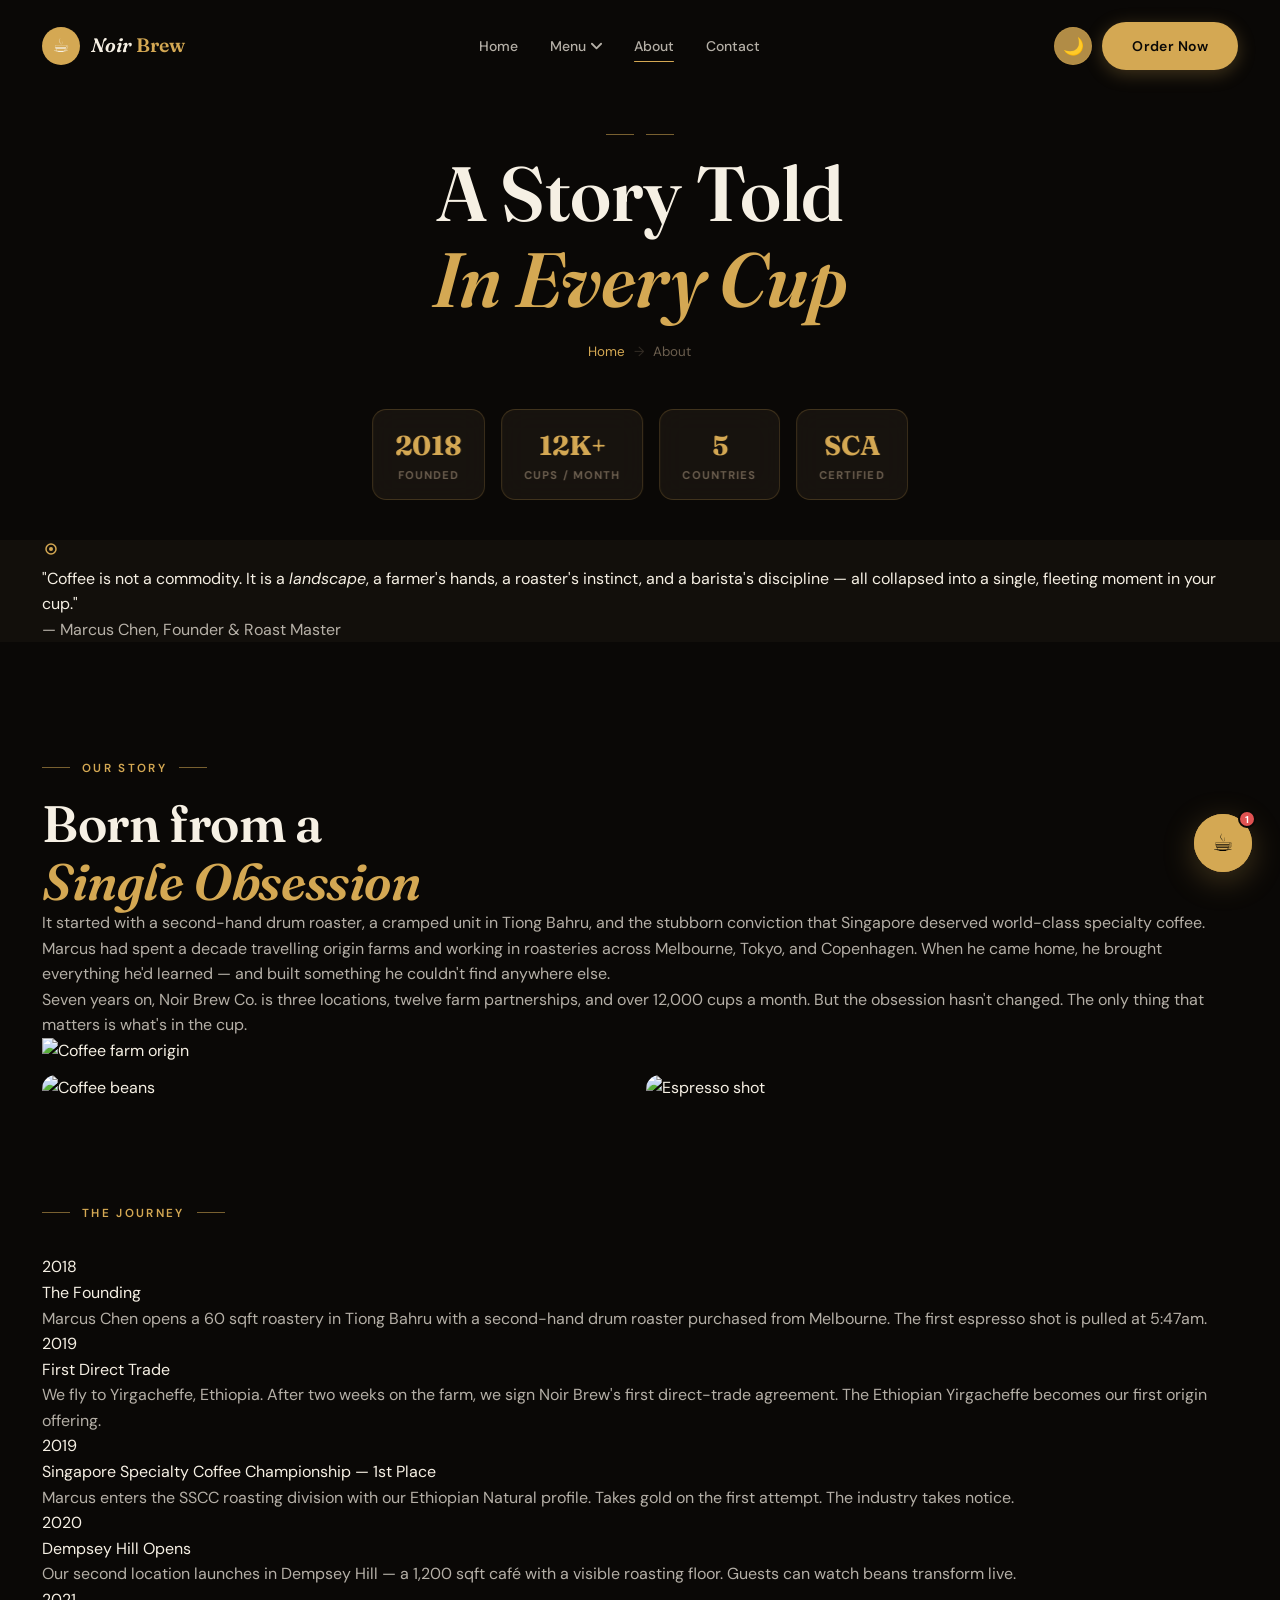
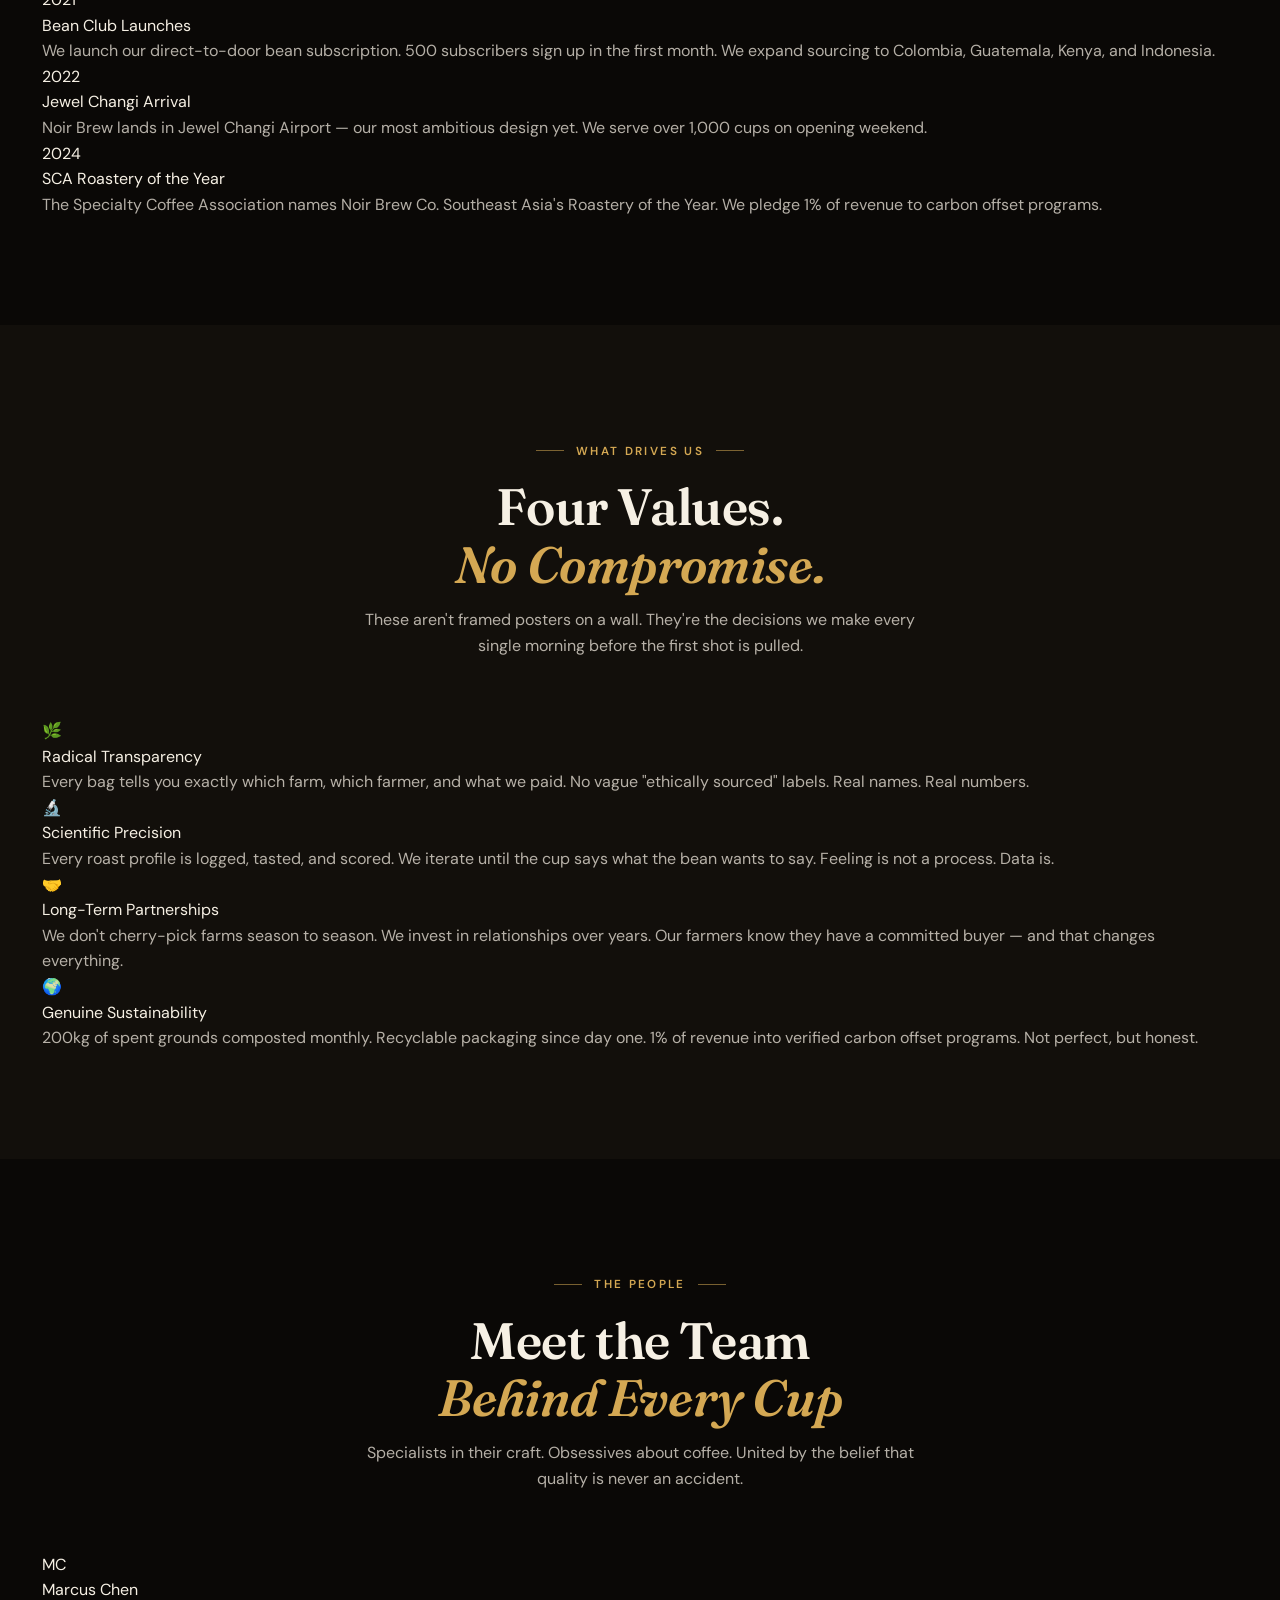
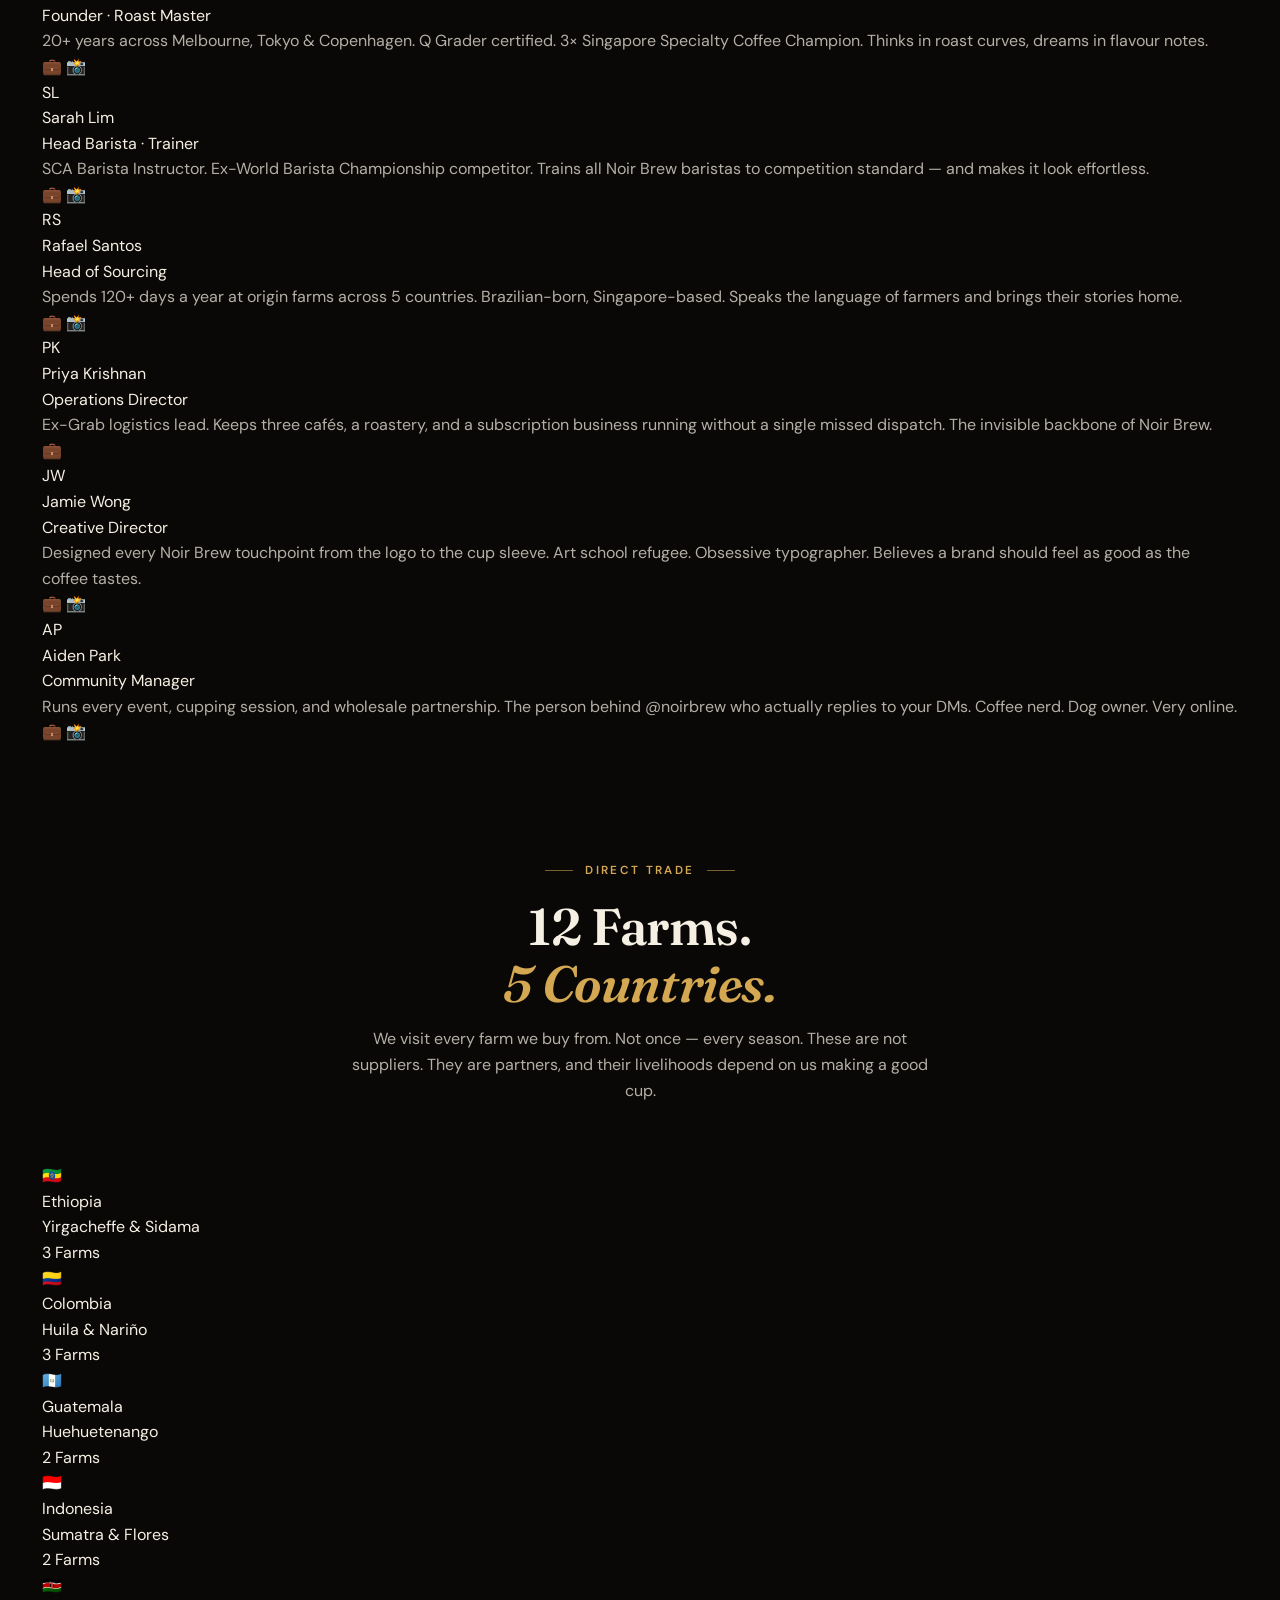
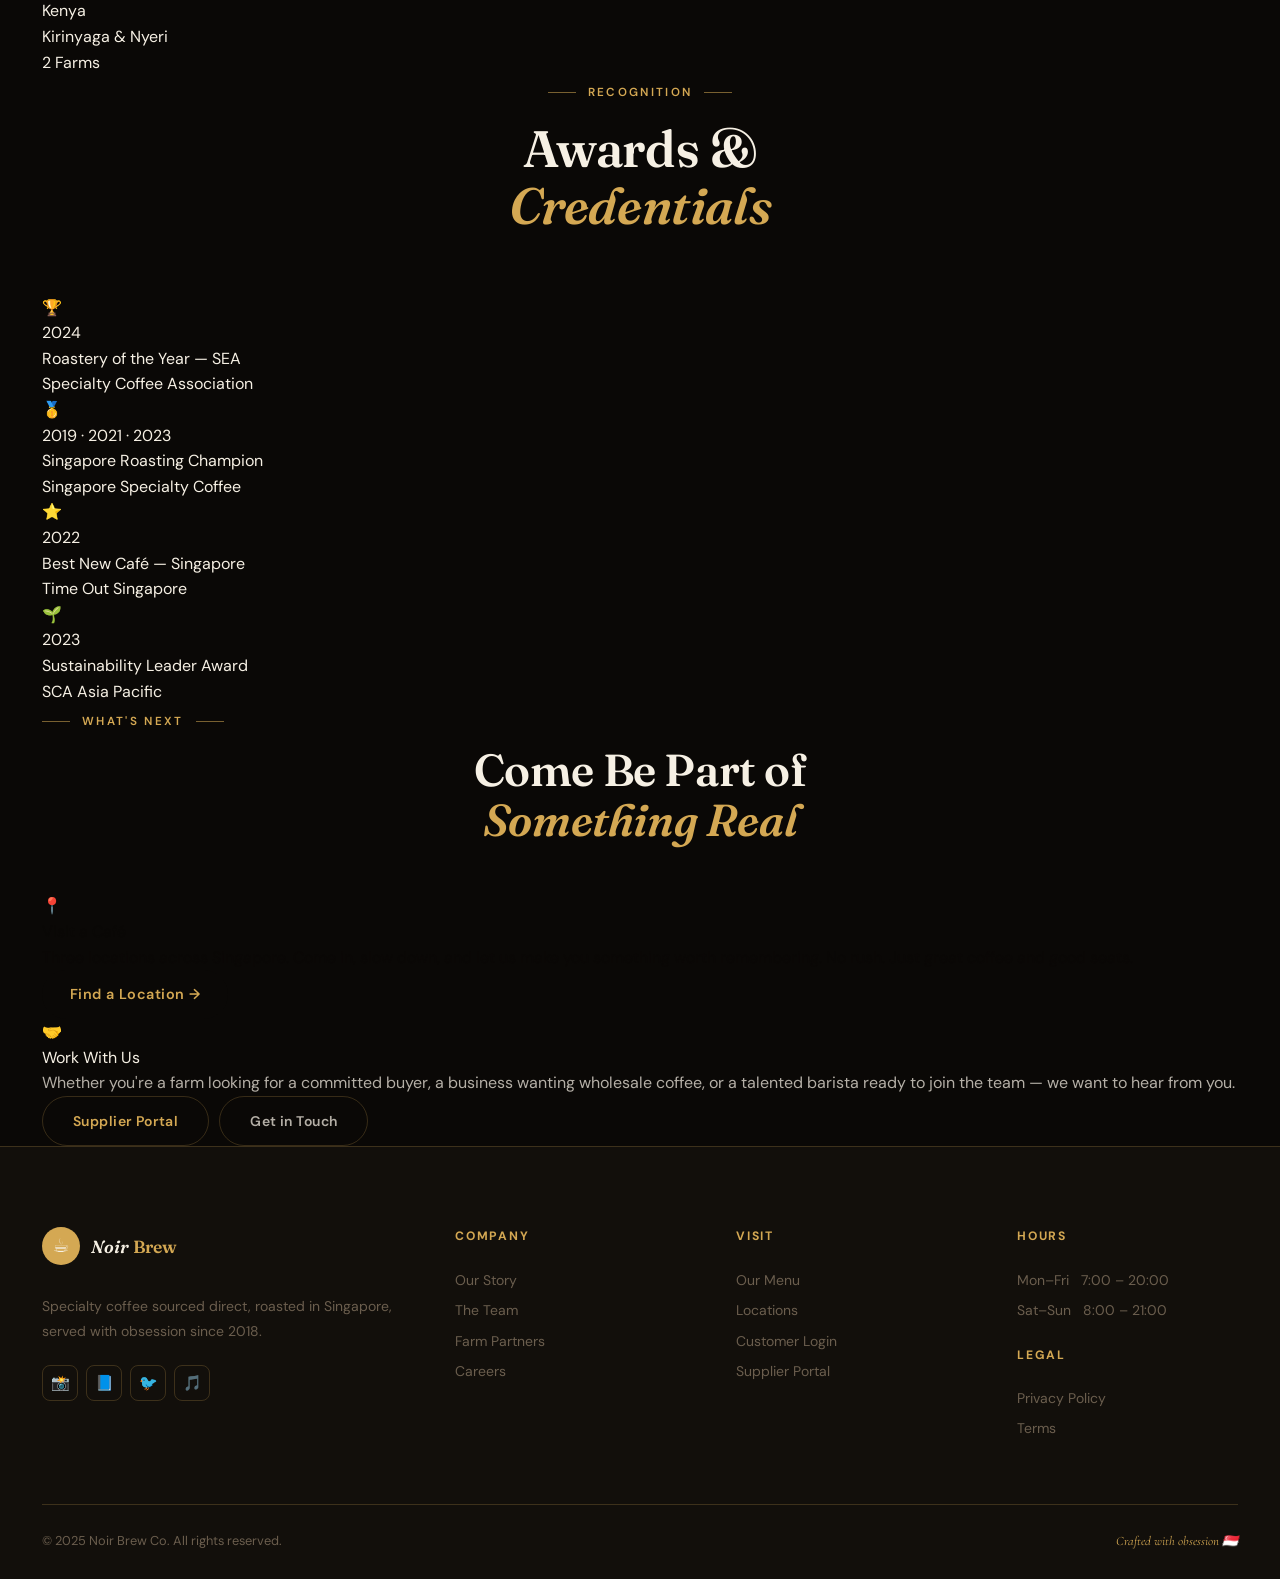
==== commit ea4cd740: "another bug fixed" ====
--- a/about.html
+++ b/about.html
@@ -339,9 +339,7 @@
         <div
           class="eyebrow"
           style="justify-content: center; margin-bottom: 16px"
-        >
-          Est. 2018 · Tiong Bahru, Singapore
-        </div>
+        ></div>
         <h1
           class="page-hero__title"
           style="font-size: clamp(2.6rem, 6vw, 5rem)"
--- a/css/style.css
+++ b/css/style.css
@@ -0,0 +1,2562 @@
+@import url("https://fonts.googleapis.com/css2?family=Fraunces:ital,opsz,wght@0,9..144,300;0,9..144,400;0,9..144,600;0,9..144,700;1,9..144,300;1,9..144,400;1,9..144,600&family=DM+Sans:ital,opsz,wght@0,9..40,300;0,9..40,400;0,9..40,500;0,9..40,600;1,9..40,300&family=Cormorant+Garamond:ital,wght@1,300;1,400;1,500&display=swap");
+
+/* CSS CUSTOM PROPERTIES - DARK THEME (DEFAULT) */
+:root {
+  --c-bg: #0a0806;
+  --c-bg-alt: #120f0b;
+  --c-bg-card: #1a1511;
+  --c-bg-raised: #22190f;
+  --c-gold: #d4a853;
+  --c-gold-glow: rgba(212, 168, 83, 0.83);
+  --c-gold-hover: #e8bf6e;
+  --c-gold-dark: #9e7c3a;
+  --c-cream: #f6f0e4;
+  --c-cream-dim: rgba(246, 240, 228, 0.72);
+  --c-muted: #6b5e4e;
+  --c-muted-light: #8a7560;
+  --c-border: rgba(212, 168, 83, 0.22);
+  --c-border-strong: rgba(212, 168, 83, 0.22);
+  --c-shadow: rgba(0, 0, 0, 0.55);
+  --c-shadow-gold: rgba(212, 168, 83, 0.28);
+  --c-glass: rgba(26, 21, 17, 0.88);
+  --c-navbar: rgba(10, 8, 6, 0.94);
+  --c-overlay: rgba(10, 8, 6, 0.78);
+  --c-error: #e05252;
+  --c-success: #52b77a;
+
+  --font-display: "Fraunces", Georgia, serif;
+  --font-body: "DM Sans", system-ui, sans-serif;
+  --font-italic: "Cormorant Garamond", Georgia, serif;
+
+  --max-w: 1260px;
+  --gutter: clamp(16px, 4vw, 32px);
+  --r-sm: 8px;
+  --r-md: 14px;
+  --r-lg: 22px;
+  --r-xl: 36px;
+  --r-full: 9999px;
+
+  --ease-out: cubic-bezier(0.16, 1, 0.3, 1);
+  --ease-bounce: cubic-bezier(0.34, 1.56, 0.64, 1);
+  --t-fast: 0.18s;
+  --t-mid: 0.36s;
+  --t-slow: 0.62s;
+}
+
+[data-theme="light"] {
+  --c-bg: #f8f4ed;
+  --c-bg-alt: #efe8da;
+  --c-bg-card: #ffffff;
+  --c-bg-raised: #fff9f2;
+  --c-gold: #7a5020;
+  --c-gold-glow: rgba(122, 80, 32, 0.1);
+  --c-gold-hover: #9b6a30;
+  --c-gold-dark: #5c3a14;
+  --c-cream: #1c1510;
+  --c-cream-dim: rgba(28, 21, 16, 0.72);
+  --c-muted: #8a7560;
+  --c-muted-light: #6b5e4e;
+  --c-border: rgba(122, 80, 32, 0.12);
+  --c-border-strong: rgba(122, 80, 32, 0.24);
+  --c-shadow: rgba(0, 0, 0, 0.12);
+  --c-shadow-gold: rgba(122, 80, 32, 0.18);
+  --c-glass: rgba(255, 252, 248, 0.92);
+  --c-navbar: rgba(248, 244, 237, 0.96);
+  --c-overlay: rgba(248, 244, 237, 0.82);
+}
+
+/* RESET + BASE */
+*,
+*::before,
+*::after {
+  box-sizing: border-box;
+  margin: 0;
+  padding: 0;
+}
+
+html {
+  scroll-behavior: smooth;
+  scroll-padding-top: 80px;
+}
+
+body {
+  font-family: var(--font-body);
+  font-size: 16px;
+  line-height: 1.6;
+  color: var(--c-cream);
+  background: var(--c-bg);
+  overflow-x: hidden;
+  transition:
+    color var(--t-mid),
+    background-color var(--t-mid);
+  -webkit-font-smoothing: antialiased;
+  -moz-osx-font-smoothing: grayscale;
+}
+
+/* CUSTOM SCROLLBAR */
+::-webkit-scrollbar {
+  width: 5px;
+}
+
+::-webkit-scrollbar-track {
+  background: var(--c-bg);
+}
+
+::-webkit-scrollbar-thumb {
+  background: var(--c-gold);
+  border-radius: var(--r-full);
+}
+
+img {
+  max-width: 100%;
+  height: auto;
+  display: block;
+}
+
+a {
+  color: inherit;
+  text-decoration: none;
+}
+
+button {
+  cursor: pointer;
+  border: none;
+  background: none;
+  font-family: var(--font-body);
+}
+
+ul {
+  list-style: none;
+}
+
+/* TYPOGRAPHY */
+h1,
+h2,
+h3,
+h4,
+h5 {
+  font-family: var(--font-display);
+  font-weight: 600;
+  line-height: 1.12;
+  letter-spacing: -0.025rem;
+  color: var(--c-cream);
+}
+
+h1 {
+  font-size: clamp(3rem, 6.5vw, 6rem);
+}
+h2 {
+  font-size: clamp(2rem, 4vw, 3.5rem);
+}
+h3 {
+  font-size: clamp(1.35rem, 2.4vw, 1.9rem);
+}
+h4 {
+  font-size: clamp(1.05rem, 1.6vw, 1.35rem);
+}
+
+p {
+  color: var(--c-cream-dim);
+}
+
+.eyebrow {
+  display: inline-flex;
+  align-items: center;
+  gap: 12px;
+  font-size: 0.73rem;
+  font-weight: 600;
+  letter-spacing: 0.2em;
+  text-transform: uppercase;
+  color: var(--c-gold);
+  margin-bottom: 18px;
+}
+
+.eyebrow::before,
+.eyebrow::after {
+  content: "";
+  display: block;
+  width: 28px;
+  height: 1px;
+  background: var(--c-gold);
+  opacity: 0.55;
+}
+
+.italic-line {
+  font-family: var(--font-italic);
+  font-style: italic;
+  font-size: 1.25rem;
+  color: var(--c-gold);
+  letter-spacing: 0.01em;
+}
+
+/* LAYOUT */
+.container {
+  width: 100%;
+  max-width: var(--max-w);
+  margin: 0 auto;
+  padding: 0 var(--gutter);
+}
+
+.section {
+  padding: 108px 0;
+}
+
+.section--alt {
+  background: var(--c-bg-alt);
+}
+
+.section__header {
+  margin-bottom: 60px;
+}
+.section__header--center {
+  text-align: center;
+}
+.section__header--center p {
+  margin: 16px auto 0;
+  text-align: center;
+  max-width: 52ch;
+}
+
+.grid-2 {
+  display: grid;
+  grid-template-columns: 1fr 1fr;
+  gap: 60px;
+  align-items: center;
+}
+.grid-3 {
+  display: grid;
+  grid-template-columns: repeat(3, 1fr);
+  gap: 28px;
+}
+.grid-4 {
+  display: grid;
+  grid-template-columns: repeat(4, 1fr);
+  gap: 24px;
+}
+
+/* BUTTONS */
+.btn {
+  display: inline-flex;
+  align-items: center;
+  gap: 9px;
+  padding: 13px 30px;
+  border-radius: var(--r-full);
+  font-size: 0.875rem;
+  font-weight: 600;
+  letter-spacing: 0.03em;
+  transition: all var(--t-mid) var(--ease-out);
+  position: relative;
+  overflow: hidden;
+  white-space: nowrap;
+}
+
+.btn::after {
+  content: "";
+  position: absolute;
+  inset: 0;
+  background: rgba(255, 255, 255, 0.08);
+  opacity: 0;
+  transition: opacity var(--t-fast);
+}
+
+.btn:hover::after {
+  opacity: 1;
+}
+
+.btn-primary {
+  background: var(--c-gold);
+  color: #0a0806;
+  box-shadow: 0 4px 18px var(--c-shadow-gold);
+}
+
+.btn-primary:hover {
+  background: var(--c-gold-hover);
+  transform: translateY(-2px);
+  box-shadow: 0 12px 32px var(--c-shadow-gold);
+}
+
+.btn-outline {
+  border: 1.5px solid var(--c-border-strong);
+  color: var(--c-gold);
+}
+
+.btn-outline:hover {
+  background: var(--c-gold);
+  color: #0a0806;
+  border-color: var(--c-gold);
+  transform: translateY(-2px);
+  box-shadow: 0 12px 32px var(--c-shadow-gold);
+}
+
+.btn-ghost {
+  border: 1.5px solid var(--c-border);
+  color: var(--c-cream-dim);
+}
+
+.btn-ghost:hover {
+  border-color: var(--c-gold);
+  color: var(--c-gold);
+}
+
+/* PAGE LOADER */
+#pageLoader {
+  position: fixed;
+  inset: 0;
+  background: #0a0806;
+  z-index: 99999;
+  display: flex;
+  flex-direction: column;
+  align-items: center;
+  justify-content: center;
+  gap: 28px;
+  transition:
+    opacity 0.65s var(--ease-out),
+    visibility 0.65s;
+}
+
+#pageLoader.done {
+  opacity: 0;
+  visibility: hidden;
+  pointer-events: none;
+}
+
+.loader__cup {
+  width: 64px;
+  height: 64px;
+  position: relative;
+}
+
+.loader__cup svg {
+  width: 100%;
+  height: 100%;
+}
+
+.loader__logo {
+  font-family: var(--font-display);
+  font-style: italic;
+  font-size: 1.6rem;
+  font-weight: 600;
+  color: #d4a853;
+  letter-spacing: 0.05em;
+  animation: logoPulse 1.6s ease-in-out infinite;
+}
+
+.loader__track {
+  width: 130px;
+  height: 2px;
+  background: rgba(212, 168, 83, 0.15);
+  border-radius: var(--r-full);
+  overflow: hidden;
+}
+
+.loader__bar {
+  height: 100%;
+  background: #d4a853;
+  border-radius: var(--r-full);
+  width: 0%;
+  transition: width 1.6s ease-in-out;
+}
+
+@keyframes logoPulse {
+  0%,
+  100% {
+    opacity: 0.55;
+  }
+  50% {
+    opacity: 1;
+  }
+}
+
+@keyframes steamRise {
+  0% {
+    transform: translateY(0) scaleX(1);
+    opacity: 0.7;
+  }
+  50% {
+    transform: translateY(-14px) scaleX(1.3);
+    opacity: 0.5;
+  }
+  100% {
+    transform: translateY(-26px) scaleX(0.8);
+    opacity: 0;
+  }
+}
+
+/* THEME CURTAIN */
+#themeCurtain {
+  position: fixed;
+  inset: 0;
+  background: linear-gradient(160deg, #d4a853 0%, #9e7c3a 100%);
+  z-index: 99998;
+  pointer-events: none;
+  transform: translateY(-105%);
+}
+
+@keyframes curtainDrop {
+  0% {
+    transform: translateY(-105%);
+  }
+  42% {
+    transform: translateY(0%);
+  }
+  58% {
+    transform: translateY(0%);
+  }
+  100% {
+    transform: translateY(105%);
+  }
+}
+
+#themeCurtain.dropping {
+  animation: curtainDrop 0.85s cubic-bezier(0.4, 0, 0.2, 1) forwards;
+}
+
+/* NAVBAR */
+.navbar {
+  position: fixed;
+  top: 0;
+  left: 0;
+  right: 0;
+  z-index: 1000;
+  padding: 22px 0;
+  transition: all var(--t-mid) var(--ease-out);
+}
+
+.navbar.scrolled {
+  padding: 13px 0;
+  background: var(--c-navbar);
+  backdrop-filter: blur(24px);
+  -webkit-backdrop-filter: blur(24px);
+  border-bottom: 1px solid var(--c-border);
+  box-shadow: 0 6px 36px var(--c-shadow);
+}
+
+.navbar__inner {
+  display: flex;
+  align-items: center;
+  justify-content: space-between;
+  gap: 24px;
+}
+
+/* LOGO */
+.logo {
+  display: flex;
+  align-items: center;
+  gap: 11px;
+  z-index: 1002;
+  flex-shrink: 0;
+}
+
+.logo__cup {
+  width: 38px;
+  height: 38px;
+  background: var(--c-gold);
+  border-radius: 50%;
+  display: flex;
+  align-items: center;
+  justify-content: center;
+  font-size: 19px;
+  transition: transform var(--t-mid) var(--ease-bounce);
+}
+
+.logo:hover .logo__cup {
+  transform: rotate(18deg) scale(1.12);
+}
+
+.logo__text {
+  font-family: var(--font-display);
+  font-style: italic;
+  font-size: 1.22rem;
+  font-weight: 600;
+  color: var(--c-cream);
+  line-height: 1;
+}
+
+.logo__text em {
+  color: var(--c-gold);
+  font-style: normal;
+}
+
+/* NAV LINKS */
+.navbar__links {
+  display: flex;
+  align-items: center;
+  gap: 4px;
+}
+
+.nav-link {
+  position: relative;
+  padding: 8px 14px;
+  font-size: 0.875rem;
+  font-weight: 500;
+  color: var(--c-cream-dim);
+  border-radius: var(--r-sm);
+  transition: all var(--t-fast);
+  display: flex;
+  align-items: center;
+  gap: 5px;
+}
+
+.nav-link:hover {
+  color: var(--c-cream);
+  background: var(--c-gold-glow);
+}
+
+.nav-link:active {
+  color: var(--c-gold);
+}
+
+.nav-link::after {
+  content: "";
+  position: absolute;
+  bottom: 3px;
+  left: 50%;
+  transform: translateX(-50%) scaleX(0);
+  width: calc(100% - 28px);
+  height: 1.5px;
+  background: var(--c-gold);
+  border-radius: var(--r-full);
+  transition: transform var(--t-fast) var(--ease-out);
+}
+
+.nav-link:hover::after,
+.nav-link.active::after {
+  transform: translateX(-50%) scaleX(1);
+}
+
+/* DROPDOWN */
+.has-dropdown {
+  position: relative;
+}
+
+.dropdown-toggle {
+  cursor: pointer;
+  user-select: none;
+}
+
+.chevron {
+  width: 11px;
+  height: 11px;
+  fill: none;
+  stroke: currentColor;
+  stroke-width: 2;
+  stroke-linecap: round;
+  stroke-linejoin: round;
+  transition: transform var(--t-fast);
+  flex-shrink: 0;
+}
+
+.has-dropdown:hover .chevron,
+.has-dropdown.open .chevron {
+  transform: rotate(180deg);
+}
+
+.dropdown-menu {
+  position: absolute;
+  top: calc(100% + 12px);
+  left: 50%;
+  transform: translateX(-50%) translateY(-8px);
+  min-width: 250px;
+  background: var(--c-bg-card);
+  border: 1px solid var(--c-border-strong);
+  border-radius: var(--r-lg);
+  padding: 10px;
+  opacity: 0;
+  visibility: hidden;
+  pointer-events: none;
+  transition: all var(--t-mid) var(--ease-out);
+  box-shadow: 0 24px 60px var(--c-shadow);
+}
+
+.has-dropdown:hover .dropdown-menu,
+.has-dropdown.open .dropdown-menu {
+  opacity: 1;
+  visibility: visible;
+  pointer-events: auto;
+  transform: translateX(-50%) translateY(0);
+}
+
+.dropdown-item {
+  display: flex;
+  align-items: center;
+  gap: 13px;
+  padding: 11px 13px;
+  border-radius: var(--r-sm);
+  cursor: pointer;
+  transition: background var(--t-fast);
+}
+
+.dropdown-item:hover {
+  background: var(--c-gold-glow);
+}
+
+.dropdown-icon {
+  width: 34px;
+  height: 34px;
+  background: var(--c-gold-glow);
+  border-radius: var(--r-sm);
+  display: flex;
+  align-items: center;
+  justify-content: center;
+  font-size: 17px;
+  flex-shrink: 0;
+  transition: transform var(--t-fast);
+}
+
+.dropdown-item:hover .dropdown-icon {
+  transform: scale(1.12);
+}
+
+.dropdown-label {
+  font-size: 0.85rem;
+  font-weight: 500;
+  color: var(--c-cream);
+}
+
+.dropdown-sub {
+  font-size: 0.74rem;
+  color: var(--c-muted);
+  margin-top: 2px;
+}
+
+/* NAV ACTIONS */
+.navbar__actions {
+  display: flex;
+  align-items: center;
+  gap: 10px;
+}
+
+/* THEME TOGGLE */
+.theme-btn {
+  width: 38px;
+  height: 38px;
+  border-radius: var(--r-full);
+  background: var(--c-gold-glow);
+  border: 1px solid var(--c-border);
+  display: flex;
+  align-items: center;
+  justify-content: center;
+  font-size: 17px;
+  transition: all var(--t-fast);
+  color: var(--c-gold);
+  flex-shrink: 0;
+}
+
+.theme-btn:hover {
+  background: var(--c-gold);
+  color: #0a0806;
+  transform: rotate(22deg);
+  box-shadow: 0 4px 18px var(--c-shadow-gold);
+}
+
+/* HAMBURGER */
+.hamburger {
+  display: none;
+  flex-direction: column;
+  align-items: center;
+  justify-content: center;
+  width: 40px;
+  height: 40px;
+  gap: 6px;
+  z-index: 1002;
+  border-radius: var(--r-sm);
+  transition: background var(--t-fast);
+  padding: 5px;
+}
+
+.hamburger:hover {
+  background: var(--c-gold-glow);
+}
+
+.hamburger span {
+  display: block;
+  width: 21px;
+  height: 1.8px;
+  background: var(--c-cream);
+  border-radius: var(--r-full);
+  transform-origin: center;
+  transition: all 0.38s cubic-bezier(0.4, 0, 0.2, 1);
+}
+
+.hamburger.open span:nth-child(1) {
+  transform: translateY(7.8px) rotate(45deg);
+}
+
+.hamburger.open span:nth-child(2) {
+  transform: scaleX(0);
+  opacity: 0;
+}
+
+.hamburger.open span:nth-child(3) {
+  transform: translateY(-7.8px) rotate(-45deg);
+}
+
+/* MOBILE OVERLAY */
+.mob-overlay {
+  position: fixed;
+  inset: 0;
+  background: rgba(10, 8, 6, 0.72);
+  z-index: 1000;
+  opacity: 0;
+  visibility: hidden;
+  transition: all var(--t-mid);
+  backdrop-filter: blur(4px);
+}
+
+.mob-overlay.show {
+  opacity: 1;
+  visibility: visible;
+}
+
+/* MOBILE MENU */
+.mob-menu {
+  position: fixed;
+  top: 0;
+  right: 0;
+  width: min(320px, 85vw);
+  height: 100vh;
+  background: var(--c-bg-card);
+  border-left: 1px solid var(--c-border);
+  z-index: 1001;
+  padding: 90px 28px 40px;
+  transform: translateX(100%);
+  transition: transform 0.44s var(--ease-out);
+  overflow: auto;
+  display: flex;
+  flex-direction: column;
+}
+
+.mob-menu.open {
+  transform: translateX(0);
+}
+
+.mob-menu__links {
+  display: flex;
+  flex-direction: column;
+  gap: 3px;
+}
+
+.mob-link {
+  display: flex;
+  align-items: center;
+  padding: 13px 15px;
+  font-size: 1.05rem;
+  font-weight: 500;
+  color: var(--c-cream-dim);
+  border-radius: var(--r-sm);
+  transition: all var(--t-fast);
+  opacity: 0;
+  transform: translateX(20px);
+}
+
+.mob-menu.open .mob-link {
+  opacity: 1;
+  transform: translateX(0);
+}
+
+.mob-menu.open .mob-link:nth-child(1) {
+  transition-delay: 0.09s;
+}
+.mob-menu.open .mob-link:nth-child(2) {
+  transition-delay: 0.14s;
+}
+.mob-menu.open .mob-link:nth-child(3) {
+  transition-delay: 0.19s;
+}
+.mob-menu.open .mob-link:nth-child(4) {
+  transition-delay: 0.24s;
+}
+.mob-menu.open .mob-link:nth-child(5) {
+  transition-delay: 0.29s;
+}
+.mob-menu.open .mob-link:nth-child(6) {
+  transition-delay: 0.34s;
+}
+
+.mob-link:hover {
+  color: var(--c-gold);
+  background: var(--c-gold-glow);
+}
+
+.mob-menu__divider {
+  height: 1px;
+  background: var(--c-border);
+  margin: 18px 0;
+}
+
+.mob-menu__actions {
+  margin-top: auto;
+  display: flex;
+  flex-direction: column;
+  gap: 10px;
+}
+
+/* HERO */
+.hero {
+  position: relative;
+  height: 100vh;
+  min-height: 640px;
+  display: flex;
+  align-items: center;
+  overflow: hidden;
+}
+
+.hero__bg {
+  position: absolute;
+  inset: 0;
+  background: url("https://images.unsplash.com/photo-1495474472287-4d71bcdd2085?w=1920&q=80")
+    center/cover no-repeat;
+  transform: scale(1.06);
+  transition: transform 10s ease;
+  will-change: transform;
+}
+.hero__bg.loaded {
+  transform: scale(1);
+}
+
+.hero__grad {
+  position: absolute;
+  inset: 0;
+  background: linear-gradient(
+    125deg,
+    rgba(10, 8, 6, 0.94) 0%,
+    rgba(10, 8, 6, 0.58) 55%,
+    rgba(10, 8, 6, 0.9) 100%
+  );
+}
+
+.hero__canvas {
+  position: absolute;
+  inset: 0;
+  pointer-events: none;
+  z-index: 1;
+}
+
+.hero__content {
+  position: relative;
+  z-index: 2;
+  padding-top: 80px;
+}
+
+.hero__tag {
+  display: inline-flex;
+  align-items: center;
+  gap: 12px;
+  font-size: 0.74rem;
+  font-weight: 600;
+  letter-spacing: 0.22em;
+  text-transform: uppercase;
+  color: var(--c-gold);
+  margin-bottom: 26px;
+  animation: fadeUp 0.9s var(--ease-out) 0.2s both;
+}
+.hero__tag span {
+  width: 38px;
+  height: 1px;
+  background: var(--c-gold);
+  display: block;
+}
+
+.hero__title {
+  font-size: clamp(3.4rem, 7.5vw, 6.5rem);
+  font-weight: 400;
+  line-height: 1.04;
+  color: var(--c-cream);
+  margin-bottom: 22px;
+  animation: fadeUp 0.9s var(--ease-out) 0.4s both;
+}
+.hero__title em {
+  font-style: italic;
+  color: var(--c-gold);
+}
+
+/* Typed cursor */
+#typedText {
+  position: relative;
+}
+#typedText::after {
+  content: "|";
+  animation: blink 0.75s step-end infinite;
+  color: var(--c-gold);
+  margin-left: 2px;
+}
+@keyframes blink {
+  0%,
+  100% {
+    opacity: 1;
+  }
+  50% {
+    opacity: 0;
+  }
+}
+
+.hero__sub {
+  font-size: 1.05rem;
+  color: var(--c-cream-dim);
+  max-width: 48ch;
+  line-height: 1.75;
+  margin-bottom: 44px;
+  animation: fadeUp 0.9s var(--ease-out) 0.6s both;
+}
+
+.hero__actions {
+  display: flex;
+  align-items: center;
+  gap: 14px;
+  animation: fadeUp 0.9s var(--ease-out) 0.8s both;
+}
+
+.hero__scroll {
+  position: absolute;
+  bottom: 34px;
+  left: 50%;
+  transform: translateX(-50%);
+  display: flex;
+  flex-direction: column;
+  align-items: center;
+  gap: 9px;
+  color: var(--c-muted);
+  font-size: 0.7rem;
+  letter-spacing: 0.1em;
+  text-transform: uppercase;
+  animation: fadeUp 1s var(--ease-out) 1.2s both;
+  z-index: 2;
+}
+.scroll-mouse {
+  width: 22px;
+  height: 34px;
+  border: 1.5px solid rgba(212, 168, 83, 0.4);
+  border-radius: 11px;
+  position: relative;
+}
+.scroll-mouse::after {
+  content: "";
+  position: absolute;
+  top: 5px;
+  left: 50%;
+  transform: translateX(-50%);
+  width: 3px;
+  height: 6px;
+  background: var(--c-gold);
+  border-radius: var(--r-full);
+  animation: scrollDot 2s ease-in-out infinite;
+}
+@keyframes scrollDot {
+  0%,
+  100% {
+    transform: translateX(-50%) translateY(0);
+    opacity: 1;
+  }
+  60% {
+    transform: translateX(-50%) translateY(12px);
+    opacity: 0;
+  }
+}
+
+/* FEATURES SECTION */
+.feature-card {
+  background: var(--c-bg-card);
+  border: 1px solid var(--c-border);
+  border-radius: var(--r-lg);
+  padding: 38px 30px;
+  position: relative;
+  overflow: hidden;
+  transition: all var(--t-mid) var(--ease-out);
+}
+.feature-card::before {
+  content: "";
+  position: absolute;
+  inset: 0;
+  background: linear-gradient(135deg, var(--c-gold-glow), transparent);
+  opacity: 0;
+  transition: opacity var(--t-mid);
+}
+.feature-card:hover {
+  transform: translateY(-7px);
+  border-color: var(--c-border-strong);
+  box-shadow: 0 22px 60px rgba(0, 0, 0, 0.28);
+}
+.feature-card:hover::before {
+  opacity: 1;
+}
+
+.feature-icon {
+  width: 54px;
+  height: 54px;
+  background: var(--c-gold-glow);
+  border-radius: var(--r-md);
+  display: flex;
+  align-items: center;
+  justify-content: center;
+  font-size: 25px;
+  margin-bottom: 22px;
+  transition: transform var(--t-mid) var(--ease-bounce);
+  position: relative;
+}
+.feature-card:hover .feature-icon {
+  transform: scale(1.1) rotate(-6deg);
+}
+
+.feature-title {
+  font-size: 1.18rem;
+  font-weight: 600;
+  color: var(--c-cream);
+  margin-bottom: 10px;
+}
+.feature-text {
+  font-size: 0.885rem;
+  line-height: 1.72;
+  color: var(--c-muted);
+  max-width: 100%;
+}
+
+/* MENU SHOWCASE */
+.menu-showcase {
+  padding: 108px 0;
+  overflow: hidden;
+}
+
+.showcase-header {
+  display: flex;
+  align-items: flex-end;
+  justify-content: space-between;
+  margin-bottom: 46px;
+}
+
+.menu-strip {
+  display: grid;
+  grid-template-columns: auto auto auto;
+  gap: 20px;
+  overflow-x: auto;
+  scroll-snap-type: x mandatory;
+  -webkit-overflow-scrolling: touch;
+  scrollbar-width: none;
+  cursor: grab;
+  padding-bottom: 8px;
+  /* extend past container */
+  margin: /* 0 calc(0px - var(--gutter)) */ 0 120px;
+  padding-left: var(--gutter);
+  padding-right: var(--gutter);
+}
+
+.menu-strip:active {
+  cursor: grabbing;
+}
+
+.menu-strip::-webkit-scrollbar {
+  display: none;
+}
+
+.menu-card {
+  flex: 0 0 268px;
+  scroll-snap-align: start;
+  background: var(--c-bg-card);
+  border: 1px solid var(--c-border);
+  border-radius: var(--r-lg);
+  overflow: hidden;
+  transition: all var(--t-mid) var(--ease-out);
+}
+
+.menu-card:hover {
+  transform: translateY(-8px);
+  border-color: var(--c-border-strong);
+  box-shadow: 0 22px 50px rgba(0, 0, 0, 0.32);
+}
+
+.menu-card__media {
+  overflow: hidden;
+  height: 195px;
+}
+
+.menu-card__img {
+  width: 100%;
+  height: 100%;
+  object-fit: cover;
+  transition: transform var(--t-slow);
+}
+
+.menu-card:hover .menu-card__img {
+  transform: scale(1.06);
+}
+
+.menu-card__body {
+  padding: 20px;
+}
+
+.menu-card__tag {
+  font-size: 0.68rem;
+  font-weight: 700;
+  letter-spacing: 0.13em;
+  text-transform: uppercase;
+  color: var(--c-gold);
+  margin-bottom: 7px;
+}
+
+.menu-card__name {
+  font-size: 1.1rem;
+  font-weight: 600;
+  color: var(--c-cream);
+  margin-bottom: 5px;
+}
+
+.menu-card__desc {
+  font-size: 0.81rem;
+  color: var(--c-muted);
+  line-height: 1.62;
+  margin-bottom: 16px;
+}
+
+.menu-card__foot {
+  display: flex;
+  align-items: center;
+  justify-content: space-between;
+}
+
+.menu-card__price {
+  font-family: var(--font-display);
+  font-size: 1.18rem;
+  font-weight: 600;
+  color: var(--c-gold);
+}
+
+.add-btn {
+  width: 34px;
+  height: 34px;
+  background: var(--c-gold);
+  border-radius: 50%;
+  display: flex;
+  align-items: center;
+  justify-content: center;
+  color: #0a0806;
+  font-size: 20px;
+  font-weight: 700;
+  line-height: 1;
+  transition: all var(--t-fast) var(--ease-bounce);
+}
+
+.add-btn:hover {
+  transform: scale(1.18) rotate(90deg);
+  background: var(--c-gold-hover);
+}
+
+/* ABOUT TEASER */
+.about-teaser {
+  padding: 108px 0;
+}
+
+.about-img-wrap {
+  position: relative;
+}
+
+.about-img {
+  border-radius: var(--r-lg);
+  height: 540px;
+  object-fit: cover;
+  width: 100%;
+}
+.about-float-card {
+  position: absolute;
+  bottom: -24px;
+  right: -24px;
+  background: var(--c-gold);
+  color: #0a0806;
+  padding: 22px 26px;
+  border-radius: var(--r-md);
+  text-align: center;
+  box-shadow: 0 20px 60px var(--c-shadow-gold);
+}
+.about-float-card .num {
+  font-family: var(--font-display);
+  font-size: 2.6rem;
+  font-weight: 700;
+  line-height: 1;
+}
+.about-float-card .lbl {
+  font-size: 0.72rem;
+  font-weight: 700;
+  letter-spacing: 0.1em;
+  text-transform: uppercase;
+  margin-top: 4px;
+  opacity: 0.75;
+}
+
+.about-content {
+  display: flex;
+  flex-direction: column;
+  justify-content: center;
+}
+.about-title {
+  margin-bottom: 22px;
+}
+.about-para {
+  margin-bottom: 14px;
+  font-size: 1rem;
+  line-height: 1.8;
+}
+
+.about-list {
+  margin: 28px 0;
+  display: flex;
+  flex-direction: column;
+  gap: 13px;
+}
+.about-list li {
+  display: flex;
+  align-items: center;
+  gap: 13px;
+  font-size: 0.9rem;
+  color: var(--c-cream-dim);
+}
+.about-list li::before {
+  content: "✦";
+  color: var(--c-gold);
+  font-size: 0.7rem;
+  flex-shrink: 0;
+}
+
+/* TESTIMONIALS */
+.testimonials__grid {
+  display: grid;
+  grid-template-columns: repeat(3, 1fr);
+  gap: 22px;
+}
+
+.tcard {
+  background: var(--c-bg-card);
+  border: 1px solid var(--c-border);
+  border-radius: var(--r-lg);
+  padding: 30px;
+  transition: all var(--t-mid) var(--ease-out);
+}
+.tcard:hover {
+  transform: translateY(-5px);
+  border-color: var(--c-border-strong);
+  box-shadow: 0 18px 44px rgba(0, 0, 0, 0.22);
+}
+
+.tcard__mark {
+  font-family: var(--font-display);
+  font-size: 3rem;
+  color: var(--c-gold);
+  font-style: italic;
+  line-height: 0.8;
+  margin-bottom: 14px;
+}
+.tcard__text {
+  font-size: 0.882rem;
+  line-height: 1.8;
+  color: var(--c-cream-dim);
+  margin-bottom: 22px;
+}
+.tcard__author {
+  display: flex;
+  align-items: center;
+  gap: 12px;
+}
+.tcard__avatar {
+  width: 44px;
+  height: 44px;
+  border-radius: 50%;
+  object-fit: cover;
+  border: 2px solid var(--c-border-strong);
+}
+.tcard__name {
+  font-size: 0.88rem;
+  font-weight: 600;
+  color: var(--c-cream);
+}
+.tcard__role {
+  font-size: 0.75rem;
+  color: var(--c-muted);
+}
+.tcard__stars {
+  color: var(--c-gold);
+  font-size: 0.78rem;
+  letter-spacing: 2px;
+  margin-top: 3px;
+}
+
+/* STATS */
+.stats-band {
+  padding: 80px 0;
+  background: var(--c-gold);
+}
+.stats-grid {
+  display: grid;
+  grid-template-columns: repeat(4, 1fr);
+  gap: 40px;
+  text-align: center;
+}
+.stat-num {
+  font-family: var(--font-display);
+  font-size: clamp(2.4rem, 4vw, 3.4rem);
+  font-weight: 700;
+  color: #0a0806;
+  line-height: 1;
+  margin-bottom: 7px;
+}
+.stat-lbl {
+  font-size: 0.82rem;
+  font-weight: 600;
+  letter-spacing: 0.09em;
+  text-transform: uppercase;
+  color: rgba(10, 8, 6, 0.62);
+}
+
+/* NEWSLETTER */
+.newsletter {
+  padding: 108px 0;
+  text-align: center;
+}
+.newsletter__inner {
+  max-width: 540px;
+  margin: 0 auto;
+}
+.newsletter__icon {
+  font-size: 3.2rem;
+  margin-bottom: 22px;
+  display: block;
+}
+.newsletter__title {
+  margin-bottom: 14px;
+}
+.newsletter__text {
+  color: var(--c-muted);
+  margin: 0 auto 34px;
+  text-align: center;
+  max-width: 46ch;
+}
+.newsletter__form {
+  display: flex;
+  gap: 10px;
+  max-width: 440px;
+  margin: 0 auto;
+}
+.newsletter__input {
+  flex: 1;
+  padding: 13px 20px;
+  background: var(--c-bg-card);
+  border: 1.5px solid var(--c-border);
+  border-radius: var(--r-full);
+  color: var(--c-cream);
+  font-family: var(--font-body);
+  font-size: 0.9rem;
+  transition: border-color var(--t-fast);
+  outline: none;
+}
+.newsletter__input:focus {
+  border-color: var(--c-gold);
+}
+.newsletter__input::placeholder {
+  color: var(--c-muted);
+}
+
+/* FOOTER */
+.footer {
+  background: var(--c-bg-alt);
+  border-top: 1px solid var(--c-border);
+  padding: 80px 0 28px;
+}
+.footer__grid {
+  display: grid;
+  grid-template-columns: 1.6fr 1fr 1fr 1fr;
+  gap: 60px;
+  margin-bottom: 60px;
+}
+.footer__brand-desc {
+  font-size: 0.875rem;
+  color: var(--c-muted);
+  line-height: 1.75;
+  margin: 15px 0 22px;
+}
+.footer__social {
+  display: flex;
+  gap: 8px;
+}
+.social-link {
+  width: 36px;
+  height: 36px;
+  border: 1px solid var(--c-border);
+  border-radius: var(--r-sm);
+  display: flex;
+  align-items: center;
+  justify-content: center;
+  font-size: 15px;
+  color: var(--c-muted);
+  transition: all var(--t-fast);
+}
+.social-link:hover {
+  border-color: var(--c-gold);
+  color: var(--c-gold);
+  background: var(--c-gold-glow);
+  transform: translateY(-2px);
+}
+
+.footer__col-title {
+  font-size: 0.76rem;
+  font-weight: 700;
+  letter-spacing: 0.14em;
+  text-transform: uppercase;
+  color: var(--c-gold);
+  margin-bottom: 18px;
+}
+.footer__link {
+  display: block;
+  font-size: 0.875rem;
+  color: var(--c-muted);
+  padding: 4px 0;
+  transition: color var(--t-fast);
+}
+.footer__link:hover {
+  color: var(--c-cream);
+}
+
+.footer__bottom {
+  border-top: 1px solid var(--c-border);
+  padding-top: 26px;
+  display: flex;
+  align-items: center;
+  justify-content: space-between;
+  font-size: 0.8rem;
+  color: var(--c-muted);
+}
+
+/* CHATBOT */
+.chatbot-fab {
+  position: fixed;
+  bottom: 28px;
+  right: 28px;
+  width: 58px;
+  height: 58px;
+  background: var(--c-gold);
+  border-radius: 50%;
+  display: flex;
+  align-items: center;
+  justify-content: center;
+  z-index: 900;
+  cursor: pointer;
+  box-shadow: 0 8px 32px var(--c-shadow-gold);
+  transition: all var(--t-mid) var(--ease-bounce);
+  overflow: visible;
+}
+.chatbot-fab:hover {
+  transform: scale(1.1);
+  box-shadow: 0 14px 42px var(--c-shadow-gold);
+}
+.fab-icon {
+  font-size: 24px;
+  transition: all var(--t-mid);
+  line-height: 1;
+}
+.chatbot-fab.open .fab-icon {
+  transform: rotate(180deg) scale(0.8);
+}
+
+.fab-pulse {
+  position: absolute;
+  inset: 0;
+  border-radius: 50%;
+  background: var(--c-gold);
+  animation: fabPulse 2.8s ease-out infinite;
+  z-index: -1;
+}
+@keyframes fabPulse {
+  0% {
+    transform: scale(1);
+    opacity: 0.7;
+  }
+  70% {
+    transform: scale(1.75);
+    opacity: 0;
+  }
+  100% {
+    transform: scale(1.75);
+    opacity: 0;
+  }
+}
+
+.fab-badge {
+  position: absolute;
+  top: -4px;
+  right: -4px;
+  width: 18px;
+  height: 18px;
+  background: #e05252;
+  border-radius: 50%;
+  border: 2px solid var(--c-bg);
+  font-size: 0.62rem;
+  font-weight: 700;
+  color: #fff;
+  display: flex;
+  align-items: center;
+  justify-content: center;
+  animation: badgePop 0.4s var(--ease-bounce);
+}
+@keyframes badgePop {
+  0% {
+    transform: scale(0);
+  }
+  100% {
+    transform: scale(1);
+  }
+}
+
+/* Chat panel */
+.chat-panel {
+  position: fixed;
+  bottom: 100px;
+  right: 28px;
+  width: 360px;
+  height: 410px;
+  background: var(--c-bg-card);
+  border: 1px solid var(--c-border-strong);
+  border-radius: 22px;
+  z-index: 901;
+  display: flex;
+  flex-direction: column;
+  overflow: hidden;
+  box-shadow: 0 32px 80px rgba(0, 0, 0, 0.5);
+  transform: scale(0.88) translateY(18px);
+  transform-origin: bottom right;
+  opacity: 0;
+  visibility: hidden;
+  transition: all 0.36s var(--ease-out);
+}
+.chat-panel.open {
+  transform: scale(1) translateY(0);
+  opacity: 1;
+  visibility: visible;
+}
+
+.chat-header {
+  background: var(--c-gold);
+  padding: 16px 20px;
+  display: flex;
+  align-items: center;
+  gap: 13px;
+  flex-shrink: 0;
+}
+.chat-avatar {
+  width: 42px;
+  height: 42px;
+  border-radius: 50%;
+  background: rgba(10, 8, 6, 0.18);
+  display: flex;
+  align-items: center;
+  justify-content: center;
+  font-size: 20px;
+  border: 2px solid rgba(10, 8, 6, 0.14);
+}
+.chat-info__name {
+  font-weight: 700;
+  font-size: 0.92rem;
+  color: #0a0806;
+}
+.chat-info__status {
+  font-size: 0.72rem;
+  color: rgba(10, 8, 6, 0.62);
+  display: flex;
+  align-items: center;
+  gap: 5px;
+}
+.chat-info__status::before {
+  content: "";
+  width: 7px;
+  height: 7px;
+  background: #2ecc71;
+  border-radius: 50%;
+}
+
+.chat-msgs {
+  flex: 1;
+  overflow-y: auto;
+  padding: 18px;
+  display: flex;
+  flex-direction: column;
+  gap: 12px;
+  scrollbar-width: thin;
+  scrollbar-color: var(--c-border) transparent;
+}
+
+.msg-row {
+  display: flex;
+  gap: 9px;
+  animation: msgIn 0.3s var(--ease-out);
+}
+@keyframes msgIn {
+  0% {
+    transform: translateY(10px);
+    opacity: 0;
+  }
+  100% {
+    transform: translateY(0);
+    opacity: 1;
+  }
+}
+.msg-row.user {
+  flex-direction: row-reverse;
+}
+
+.msg-avt {
+  width: 28px;
+  height: 28px;
+  border-radius: 50%;
+  flex-shrink: 0;
+  font-size: 13px;
+  display: flex;
+  align-items: center;
+  justify-content: center;
+}
+.msg-avt.bot {
+  background: var(--c-gold-glow);
+  color: var(--c-gold);
+  border: 1px solid var(--c-border);
+}
+.msg-avt.user {
+  background: var(--c-bg-raised);
+  color: var(--c-muted);
+  border: 1px solid var(--c-border);
+}
+
+.msg-bubble {
+  max-width: 78%;
+  padding: 9px 15px;
+  font-size: 0.855rem;
+  line-height: 1.62;
+}
+.bot .msg-bubble {
+  background: var(--c-bg-raised);
+  border: 1px solid var(--c-border);
+  color: var(--c-cream);
+  border-radius: 4px 15px 15px 15px;
+}
+.user .msg-bubble {
+  background: var(--c-gold);
+  color: #0a0806;
+  border-radius: 15px 15px 4px 15px;
+}
+
+.typing-row {
+  display: flex;
+  gap: 9px;
+}
+.typing-dots {
+  display: flex;
+  align-items: center;
+  gap: 4px;
+  padding: 9px 15px;
+  background: var(--c-bg-raised);
+  border: 1px solid var(--c-border);
+  border-radius: 4px 15px 15px 15px;
+}
+.dot {
+  width: 6px;
+  height: 6px;
+  background: var(--c-muted);
+  border-radius: 50%;
+  animation: dotBounce 1.2s ease-in-out infinite;
+}
+.dot:nth-child(2) {
+  animation-delay: 0.2s;
+}
+.dot:nth-child(3) {
+  animation-delay: 0.4s;
+}
+@keyframes dotBounce {
+  0%,
+  60%,
+  100% {
+    transform: translateY(0);
+    opacity: 0.4;
+  }
+  30% {
+    transform: translateY(-6px);
+    opacity: 1;
+  }
+}
+
+.qr-wrap {
+  display: flex;
+  flex-wrap: wrap;
+  gap: 6px;
+  margin-top: 6px;
+}
+.qr-btn {
+  padding: 5px 13px;
+  background: transparent;
+  border: 1px solid var(--c-border-strong);
+  border-radius: var(--r-full);
+  font-size: 0.77rem;
+  color: var(--c-gold);
+  cursor: pointer;
+  transition: all var(--t-fast);
+  font-family: var(--font-body);
+}
+.qr-btn:hover {
+  background: var(--c-gold);
+  color: #0a0806;
+  border-color: var(--c-gold);
+}
+
+.chat-input-row {
+  padding: 14px 18px;
+  border-top: 1px solid var(--c-border);
+  display: flex;
+  gap: 9px;
+  flex-shrink: 0;
+}
+.chat-input {
+  flex: 1;
+  padding: 9px 15px;
+  background: var(--c-bg-raised);
+  border: 1px solid var(--c-border);
+  border-radius: var(--r-full);
+  color: var(--c-cream);
+  font-family: var(--font-body);
+  font-size: 0.855rem;
+  outline: none;
+  transition: border-color var(--t-fast);
+}
+.chat-input:focus {
+  border-color: var(--c-gold);
+}
+.chat-input::placeholder {
+  color: var(--c-muted);
+}
+.chat-send {
+  width: 36px;
+  height: 36px;
+  background: var(--c-gold);
+  border-radius: 50%;
+  display: flex;
+  align-items: center;
+  justify-content: center;
+  color: #0a0806;
+  font-size: 15px;
+  cursor: pointer;
+  transition: all var(--t-fast) var(--ease-bounce);
+  flex-shrink: 0;
+}
+.chat-send:hover {
+  transform: scale(1.12);
+  background: var(--c-gold-hover);
+}
+
+/* PAGE HERO (INNER PAGES) */
+.page-hero {
+  height: 50vh;
+  min-height: 330px;
+  position: relative;
+  display: flex;
+  align-items: center;
+  justify-content: center;
+  text-align: center;
+  overflow: hidden;
+}
+.page-hero__bg {
+  position: absolute;
+  inset: 0;
+  background-size: cover;
+  background-position: center;
+}
+.page-hero__over {
+  position: absolute;
+  inset: 0;
+  background: var(--c-overlay);
+}
+.page-hero__content {
+  position: relative;
+  z-index: 2;
+}
+.page-hero__title {
+  font-size: clamp(2.4rem, 5vw, 4rem);
+  color: var(--c-cream);
+  margin-bottom: 14px;
+}
+.breadcrumb {
+  display: flex;
+  align-items: center;
+  justify-content: center;
+  gap: 9px;
+  font-size: 0.84rem;
+  color: var(--c-muted);
+}
+.breadcrumb a {
+  color: var(--c-gold);
+  transition: color var(--t-fast);
+}
+.breadcrumb a:hover {
+  color: var(--c-gold-hover);
+}
+
+/* MENU PAGE */
+.menu-filters {
+  display: flex;
+  align-items: center;
+  justify-content: center;
+  gap: 9px;
+  flex-wrap: wrap;
+  padding: 50px 0 38px;
+}
+.filter-btn {
+  padding: 9px 22px;
+  border: 1.5px solid var(--c-border);
+  border-radius: var(--r-full);
+  font-size: 0.84rem;
+  font-weight: 500;
+  color: var(--c-muted);
+  background: transparent;
+  font-family: var(--font-body);
+  cursor: pointer;
+  transition: all var(--t-fast);
+}
+.filter-btn:hover,
+.filter-btn.active {
+  background: var(--c-gold);
+  color: #0a0806;
+  border-color: var(--c-gold);
+}
+
+.full-menu-grid {
+  display: grid;
+  grid-template-columns: repeat(auto-fill, minmax(272px, 1fr));
+  gap: 26px;
+  padding-bottom: 80px;
+}
+.menu-item {
+  background: var(--c-bg-card);
+  border: 1px solid var(--c-border);
+  border-radius: var(--r-lg);
+  overflow: hidden;
+  transition: all var(--t-mid) var(--ease-out);
+}
+.menu-item:hover {
+  transform: translateY(-6px);
+  border-color: var(--c-border-strong);
+  box-shadow: 0 20px 48px rgba(0, 0, 0, 0.28);
+}
+.menu-item__media {
+  overflow: hidden;
+  height: 192px;
+}
+.menu-item__img {
+  width: 100%;
+  height: 100%;
+  object-fit: cover;
+  transition: transform var(--t-slow);
+}
+.menu-item:hover .menu-item__img {
+  transform: scale(1.06);
+}
+.menu-item__body {
+  padding: 20px;
+}
+.menu-item__tag {
+  font-size: 0.67rem;
+  font-weight: 700;
+  letter-spacing: 0.14em;
+  text-transform: uppercase;
+  color: var(--c-gold);
+  margin-bottom: 7px;
+}
+.menu-item__name {
+  font-size: 1.08rem;
+  font-weight: 600;
+  color: var(--c-cream);
+  margin-bottom: 5px;
+}
+.menu-item__desc {
+  font-size: 0.81rem;
+  color: var(--c-muted);
+  line-height: 1.62;
+  margin-bottom: 16px;
+}
+.menu-item__foot {
+  display: flex;
+  align-items: center;
+  justify-content: space-between;
+}
+.menu-item__price {
+  font-family: var(--font-display);
+  font-size: 1.15rem;
+  font-weight: 600;
+  color: var(--c-gold);
+}
+
+/* ABOUT PAGE */
+.value-card {
+  background: var(--c-bg-card);
+  border: 1px solid var(--c-border);
+  border-radius: var(--r-lg);
+  padding: 34px 26px;
+  text-align: center;
+  transition: all var(--t-mid) var(--ease-out);
+}
+.value-card:hover {
+  transform: translateY(-6px);
+  border-color: var(--c-border-strong);
+}
+.value-card__icon {
+  font-size: 2.4rem;
+  display: block;
+  margin: 0 auto 18px;
+}
+.value-card__title {
+  font-size: 1.12rem;
+  font-weight: 600;
+  color: var(--c-cream);
+  margin-bottom: 10px;
+}
+.value-card__text {
+  font-size: 0.87rem;
+  line-height: 1.72;
+  color: var(--c-muted);
+  text-align: center;
+  max-width: 100%;
+}
+
+.team-grid {
+  display: grid;
+  grid-template-columns: repeat(3, 1fr);
+  gap: 28px;
+}
+.team-card {
+  background: var(--c-bg-card);
+  border: 1px solid var(--c-border);
+  border-radius: var(--r-lg);
+  padding: 34px 22px;
+  text-align: center;
+  transition: all var(--t-mid) var(--ease-out);
+}
+.team-card:hover {
+  transform: translateY(-6px);
+  border-color: var(--c-border-strong);
+}
+.team-card__img {
+  width: 88px;
+  height: 88px;
+  border-radius: 50%;
+  object-fit: cover;
+  margin: 0 auto 16px;
+  border: 3px solid var(--c-gold);
+}
+.team-card__name {
+  font-size: 1.07rem;
+  font-weight: 600;
+  color: var(--c-cream);
+  margin-bottom: 4px;
+}
+.team-card__role {
+  font-size: 0.75rem;
+  font-weight: 700;
+  letter-spacing: 0.07em;
+  text-transform: uppercase;
+  color: var(--c-gold);
+  margin-bottom: 12px;
+}
+.team-card__bio {
+  font-size: 0.82rem;
+  color: var(--c-muted);
+  line-height: 1.7;
+  text-align: center;
+  max-width: 100%;
+}
+
+/* CONTACT PAGE */
+.contact-grid {
+  display: grid;
+  grid-template-columns: 1fr 1.4fr;
+  gap: 80px;
+  align-items: start;
+}
+
+.cinfo-item {
+  display: flex;
+  gap: 16px;
+  margin-bottom: 34px;
+}
+.cinfo-icon {
+  width: 46px;
+  height: 46px;
+  background: var(--c-gold-glow);
+  border-radius: var(--r-md);
+  display: flex;
+  align-items: center;
+  justify-content: center;
+  font-size: 20px;
+  flex-shrink: 0;
+}
+.cinfo-label {
+  font-size: 0.73rem;
+  font-weight: 700;
+  letter-spacing: 0.1em;
+  text-transform: uppercase;
+  color: var(--c-gold);
+  margin-bottom: 3px;
+}
+.cinfo-val {
+  font-size: 0.9rem;
+  color: var(--c-cream-dim);
+  line-height: 1.5;
+}
+
+/* Form styles */
+.form-group {
+  margin-bottom: 20px;
+}
+.form-label {
+  display: block;
+  font-size: 0.8rem;
+  font-weight: 600;
+  color: var(--c-cream-dim);
+  margin-bottom: 7px;
+  letter-spacing: 0.04em;
+}
+.form-input,
+.form-textarea,
+.form-select {
+  width: 100%;
+  padding: 12px 17px;
+  background: var(--c-bg-card);
+  border: 1.5px solid var(--c-border);
+  border-radius: var(--r-md);
+  color: var(--c-cream);
+  font-family: var(--font-body);
+  font-size: 0.9rem;
+  transition: all var(--t-fast);
+  outline: none;
+  appearance: none;
+  -webkit-appearance: none;
+}
+.form-input:focus,
+.form-textarea:focus,
+.form-select:focus {
+  border-color: var(--c-gold);
+  box-shadow: 0 0 0 3px rgba(212, 168, 83, 0.1);
+}
+.form-input::placeholder,
+.form-textarea::placeholder {
+  color: var(--c-muted);
+}
+.form-textarea {
+  resize: vertical;
+  min-height: 128px;
+}
+.form-select {
+  background-image: url("data:image/svg+xml,%3Csvg xmlns='http://www.w3.org/2000/svg' width='12' height='8'%3E%3Cpath d='M1 1l5 5 5-5' stroke='%23d4a853' stroke-width='1.5' fill='none' stroke-linecap='round'/%3E%3C/svg%3E");
+  background-repeat: no-repeat;
+  background-position: right 16px center;
+  cursor: pointer;
+}
+.form-row {
+  display: grid;
+  grid-template-columns: 1fr 1fr;
+  gap: 15px;
+}
+
+/* LOGIN PAGES */
+.login-page {
+  min-height: 100vh;
+  display: grid;
+  grid-template-columns: 1fr 1fr;
+}
+
+.login-left {
+  position: relative;
+  display: flex;
+  align-items: center;
+  justify-content: center;
+  overflow: hidden;
+}
+.login-left__bg {
+  position: absolute;
+  inset: 0;
+  background-size: cover;
+  background-position: center;
+}
+.login-left__over {
+  position: absolute;
+  inset: 0;
+  background: linear-gradient(
+    135deg,
+    rgba(10, 8, 6, 0.88),
+    rgba(212, 168, 83, 0.12)
+  );
+}
+.login-left__content {
+  position: relative;
+  z-index: 2;
+  padding: 50px 50px;
+  text-align: center;
+}
+.ll-logo {
+  font-family: var(--font-display);
+  font-style: italic;
+  font-size: 2rem;
+  font-weight: 600;
+  color: var(--c-cream);
+  margin-bottom: 8px;
+}
+.ll-logo em {
+  color: var(--c-gold);
+  font-style: normal;
+}
+.ll-tag {
+  font-family: var(--font-italic);
+  font-style: italic;
+  color: var(--c-gold);
+  font-size: 1.08rem;
+}
+.ll-perks {
+  margin-top: 56px;
+  text-align: left;
+}
+.perk {
+  display: flex;
+  align-items: center;
+  gap: 13px;
+  padding: 13px 0;
+  border-bottom: 1px solid rgba(212, 168, 83, 0.1);
+  color: var(--c-cream-dim);
+  font-size: 0.88rem;
+}
+.perk__icon {
+  width: 34px;
+  height: 34px;
+  background: var(--c-gold-glow);
+  border-radius: var(--r-sm);
+  display: flex;
+  align-items: center;
+  justify-content: center;
+  font-size: 16px;
+  flex-shrink: 0;
+}
+
+.login-right {
+  display: flex;
+  align-items: center;
+  justify-content: center;
+  padding: 60px 40px;
+  background: var(--c-bg);
+}
+.login-box {
+  width: 100%;
+  max-width: 400px;
+}
+
+.login-back {
+  display: inline-flex;
+  align-items: center;
+  gap: 7px;
+  font-size: 0.84rem;
+  color: var(--c-muted);
+  margin-bottom: 38px;
+  transition: color var(--t-fast);
+}
+.login-back:hover {
+  color: var(--c-gold);
+}
+
+.login-tag {
+  font-size: 0.73rem;
+  font-weight: 700;
+  letter-spacing: 0.16em;
+  text-transform: uppercase;
+  color: var(--c-gold);
+  margin-bottom: 9px;
+}
+.login-title {
+  font-size: 2rem;
+  margin-bottom: 9px;
+}
+.login-sub {
+  font-size: 0.87rem;
+  color: var(--c-muted);
+}
+.login-sub a {
+  color: var(--c-gold);
+  text-decoration: underline;
+  text-underline-offset: 3px;
+}
+
+.supplier-badge {
+  display: inline-flex;
+  align-items: center;
+  gap: 8px;
+  background: var(--c-gold-glow);
+  border: 1px solid var(--c-border-strong);
+  border-radius: var(--r-full);
+  padding: 5px 13px;
+  font-size: 0.77rem;
+  font-weight: 600;
+  color: var(--c-gold);
+  letter-spacing: 0.06em;
+  margin-bottom: 18px;
+}
+
+.form-row-pass {
+  position: relative;
+}
+.form-row-pass .form-input {
+  padding-right: 46px;
+}
+.pass-eye {
+  position: absolute;
+  right: 14px;
+  top: 50%;
+  transform: translateY(-50%);
+  color: var(--c-muted);
+  cursor: pointer;
+  font-size: 15px;
+  transition: color var(--t-fast);
+}
+.pass-eye:hover {
+  color: var(--c-gold);
+}
+
+.form-check {
+  display: flex;
+  align-items: center;
+  gap: 9px;
+  cursor: pointer;
+  font-size: 0.84rem;
+  color: var(--c-muted);
+  user-select: none;
+}
+.form-check input {
+  display: none;
+}
+.check-box {
+  width: 17px;
+  height: 17px;
+  border: 1.5px solid var(--c-border-strong);
+  border-radius: 4px;
+  background: transparent;
+  transition: all var(--t-fast);
+  display: flex;
+  align-items: center;
+  justify-content: center;
+  flex-shrink: 0;
+}
+.form-check input:checked ~ .check-box {
+  background: var(--c-gold);
+  border-color: var(--c-gold);
+}
+.form-check input:checked ~ .check-box::after {
+  content: "✓";
+  color: #0a0806;
+  font-size: 10px;
+  font-weight: 700;
+}
+
+.divider-or {
+  text-align: center;
+  color: var(--c-muted);
+  font-size: 0.8rem;
+  position: relative;
+  margin: 22px 0;
+}
+.divider-or::before,
+.divider-or::after {
+  content: "";
+  position: absolute;
+  top: 50%;
+  width: 43%;
+  height: 1px;
+  background: var(--c-border);
+}
+.divider-or::before {
+  left: 0;
+}
+.divider-or::after {
+  right: 0;
+}
+
+.demo-creds {
+  background: var(--c-gold-glow);
+  border: 1px solid var(--c-border-strong);
+  border-radius: var(--r-md);
+  padding: 14px 16px;
+  font-size: 0.8rem;
+  color: var(--c-muted);
+  margin-top: 18px;
+}
+.demo-creds strong {
+  color: var(--c-gold);
+}
+
+/* SCROLL REVEAL */
+.reveal,
+.reveal-l,
+.reveal-r,
+.reveal-s {
+  opacity: 0;
+  transition:
+    opacity 0.72s var(--ease-out),
+    transform 0.72s var(--ease-out);
+}
+.reveal {
+  transform: translateY(36px);
+}
+.reveal-l {
+  transform: translateX(-48px);
+}
+.reveal-r {
+  transform: translateX(48px);
+}
+.reveal-s {
+  transform: scale(0.93);
+}
+.reveal.in,
+.reveal-l.in,
+.reveal-r.in,
+.reveal-s.in {
+  opacity: 1;
+  transform: none;
+}
+
+.d1 {
+  transition-delay: 0.08s !important;
+}
+.d2 {
+  transition-delay: 0.16s !important;
+}
+.d3 {
+  transition-delay: 0.24s !important;
+}
+.d4 {
+  transition-delay: 0.32s !important;
+}
+.d5 {
+  transition-delay: 0.4s !important;
+}
+
+/* GLOBAL KEYFRAMES */
+@keyframes fadeUp {
+  0% {
+    opacity: 0;
+    transform: translateY(28px);
+  }
+  100% {
+    opacity: 1;
+    transform: none;
+  }
+}
+@keyframes fadeIn {
+  0% {
+    opacity: 0;
+  }
+  100% {
+    opacity: 1;
+  }
+}
+@keyframes float {
+  0%,
+  100% {
+    transform: translateY(0);
+  }
+  50% {
+    transform: translateY(-11px);
+  }
+}
+@keyframes rotateSlow {
+  to {
+    transform: rotate(360deg);
+  }
+}
+@keyframes shimmer {
+  0% {
+    background-position: -200% center;
+  }
+  100% {
+    background-position: 200% center;
+  }
+}
+
+/* TOAST */
+.toast-wrap {
+  position: fixed;
+  bottom: 96px;
+  left: 50%;
+  transform: translateX(-50%);
+  z-index: 9000;
+  display: flex;
+  flex-direction: column;
+  gap: 8px;
+  pointer-events: none;
+}
+.toast {
+  background: var(--c-bg-card);
+  border: 1px solid var(--c-border-strong);
+  border-radius: var(--r-md);
+  padding: 12px 20px;
+  font-size: 0.875rem;
+  color: var(--c-cream);
+  box-shadow: 0 12px 42px var(--c-shadow);
+  display: flex;
+  align-items: center;
+  gap: 9px;
+  animation: toastIn 0.38s var(--ease-out);
+  pointer-events: all;
+  white-space: nowrap;
+}
+.toast.ok {
+  border-left: 3px solid var(--c-success);
+}
+.toast.err {
+  border-left: 3px solid var(--c-error);
+}
+.toast.info {
+  border-left: 3px solid var(--c-gold);
+}
+@keyframes toastIn {
+  0% {
+    transform: translateY(18px);
+    opacity: 0;
+  }
+  100% {
+    transform: translateY(0);
+    opacity: 1;
+  }
+}
+
+@keyframes shake {
+  0%,
+  100% {
+    transform: translateX(0);
+  }
+  15%,
+  45%,
+  75% {
+    transform: translateX(-8px);
+  }
+  30%,
+  60%,
+  90% {
+    transform: translateX(8px);
+  }
+}
+.shake {
+  animation: shake 0.5s ease !important;
+}
+
+/* RESPONSIVE DESIGN */
+@media (max-width: 1024px) {
+  .navbar__links,
+  .navbar__actions .btn {
+    display: none;
+  }
+  .hamburger {
+    display: flex;
+  }
+  .grid-2 {
+    grid-template-columns: 1fr;
+    gap: 40px;
+  }
+  .grid-3 {
+    grid-template-columns: 1fr 1fr;
+  }
+  .grid-4 {
+    grid-template-columns: 1fr 1fr;
+  }
+  .footer__grid {
+    grid-template-columns: 1fr 1fr;
+    gap: 40px;
+  }
+  .testimonials__grid {
+    grid-template-columns: 1fr 1fr;
+  }
+  .stats-grid {
+    grid-template-columns: 1fr 1fr;
+    gap: 30px;
+  }
+  .team-grid {
+    grid-template-columns: 1fr 1fr;
+  }
+  .login-page {
+    grid-template-columns: 1fr;
+  }
+  .login-left {
+    display: none;
+  }
+  .contact-grid {
+    grid-template-columns: 1fr;
+    gap: 50px;
+  }
+}
+
+@media (max-width: 768px) {
+  .section {
+    padding: 70px 0;
+  }
+  .grid-3 {
+    grid-template-columns: 1fr;
+  }
+  .grid-4 {
+    grid-template-columns: 1fr;
+  }
+  .hero__title {
+    font-size: clamp(2.4rem, 9vw, 4rem);
+  }
+  .hero__actions {
+    flex-direction: column;
+    align-items: flex-start;
+  }
+  .testimonials__grid {
+    grid-template-columns: 1fr;
+  }
+  .stats-grid {
+    grid-template-columns: 1fr 1fr;
+  }
+  .footer__grid {
+    grid-template-columns: 1fr;
+    gap: 28px;
+  }
+  .showcase-header {
+    flex-direction: column;
+    align-items: flex-start;
+    gap: 18px;
+  }
+  .newsletter__form {
+    flex-direction: column;
+  }
+  .team-grid {
+    grid-template-columns: 1fr;
+  }
+  .form-row {
+    grid-template-columns: 1fr;
+  }
+  .about-float-card {
+    position: static;
+    margin-top: 18px;
+    display: inline-block;
+  }
+  .footer__bottom {
+    flex-direction: column;
+    gap: 10px;
+    text-align: center;
+  }
+  .chat-panel {
+    width: calc(100vw - 20px);
+    right: 10px;
+    bottom: 86px;
+  }
+}
+
+@media (max-width: 480px) {
+  .hero__title {
+    font-size: 2.3rem;
+  }
+  .stats-grid {
+    grid-template-columns: 1fr 1fr;
+  }
+}
+
+@media (prefers-reduced-motion: reduce) {
+  *,
+  *::before,
+  *::after {
+    animation-duration: 0.01ms !important;
+    transition-duration: 0.01ms !important;
+  }
+}
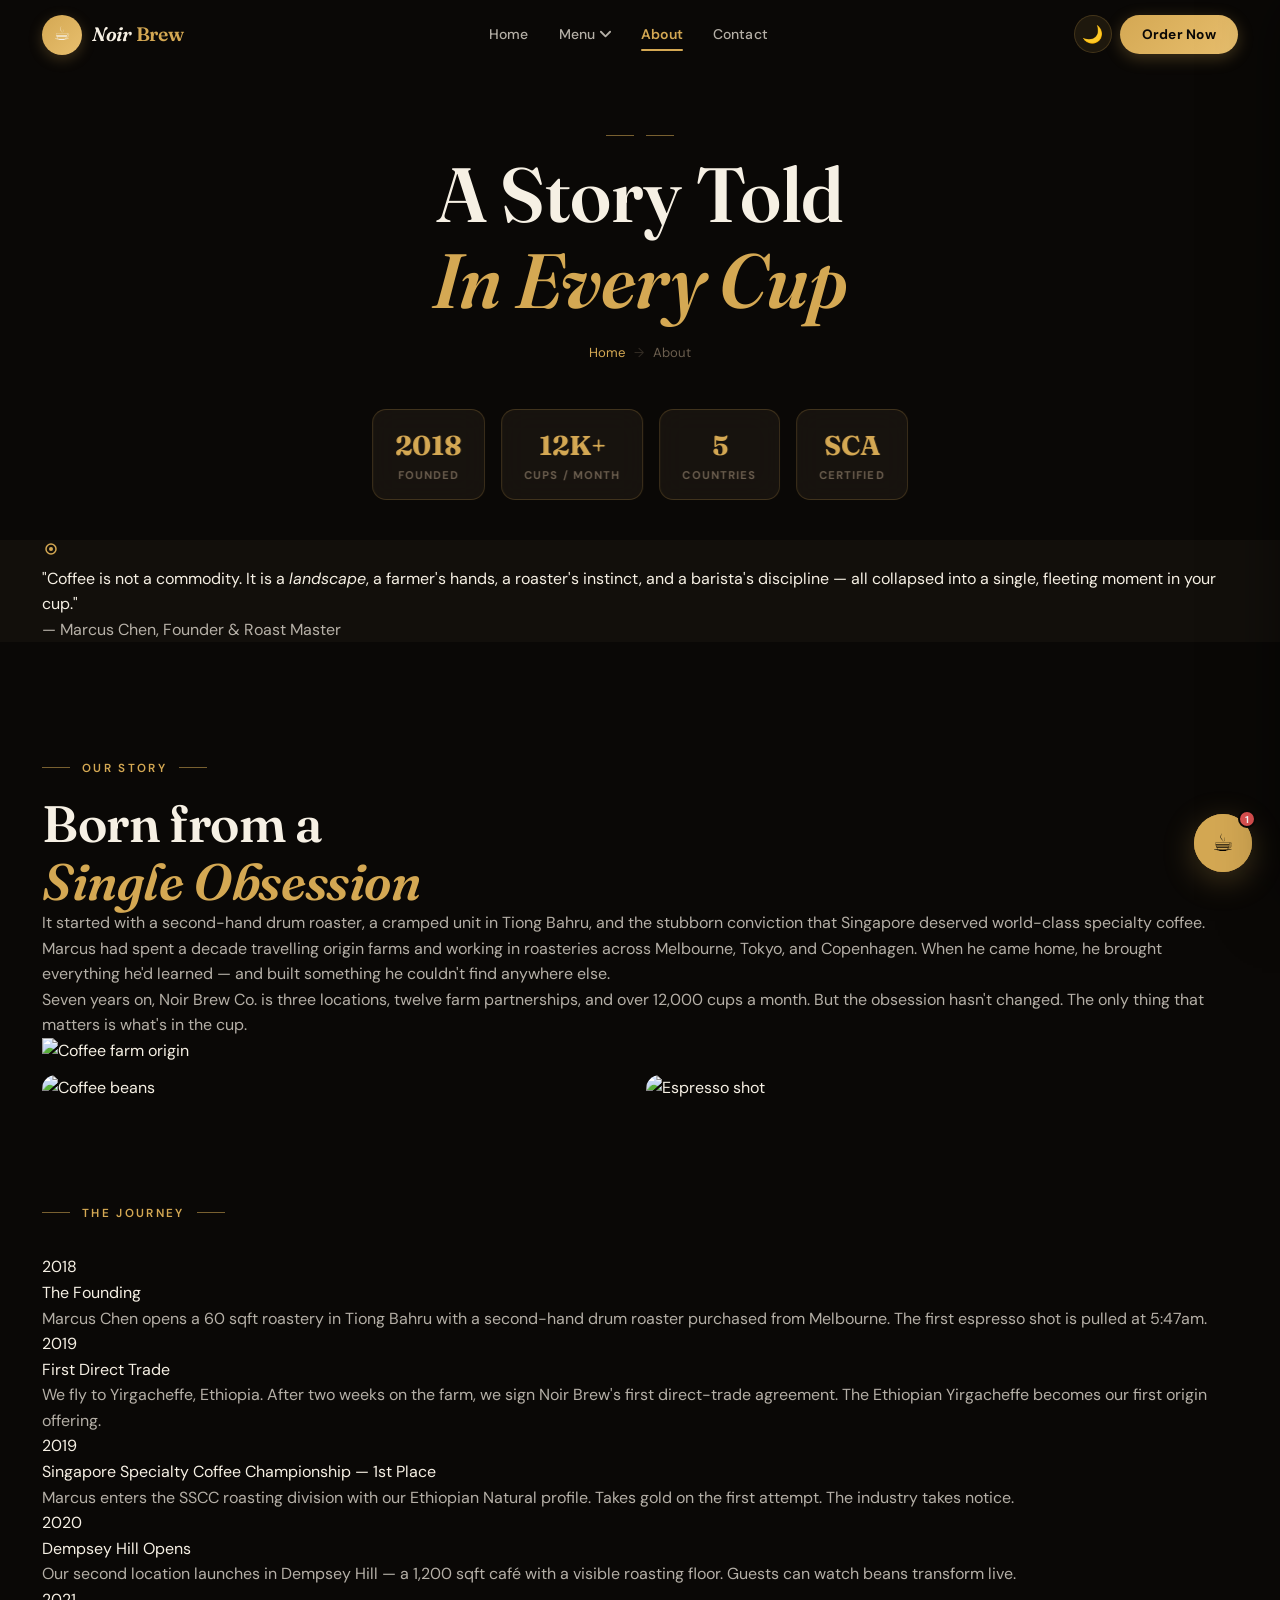
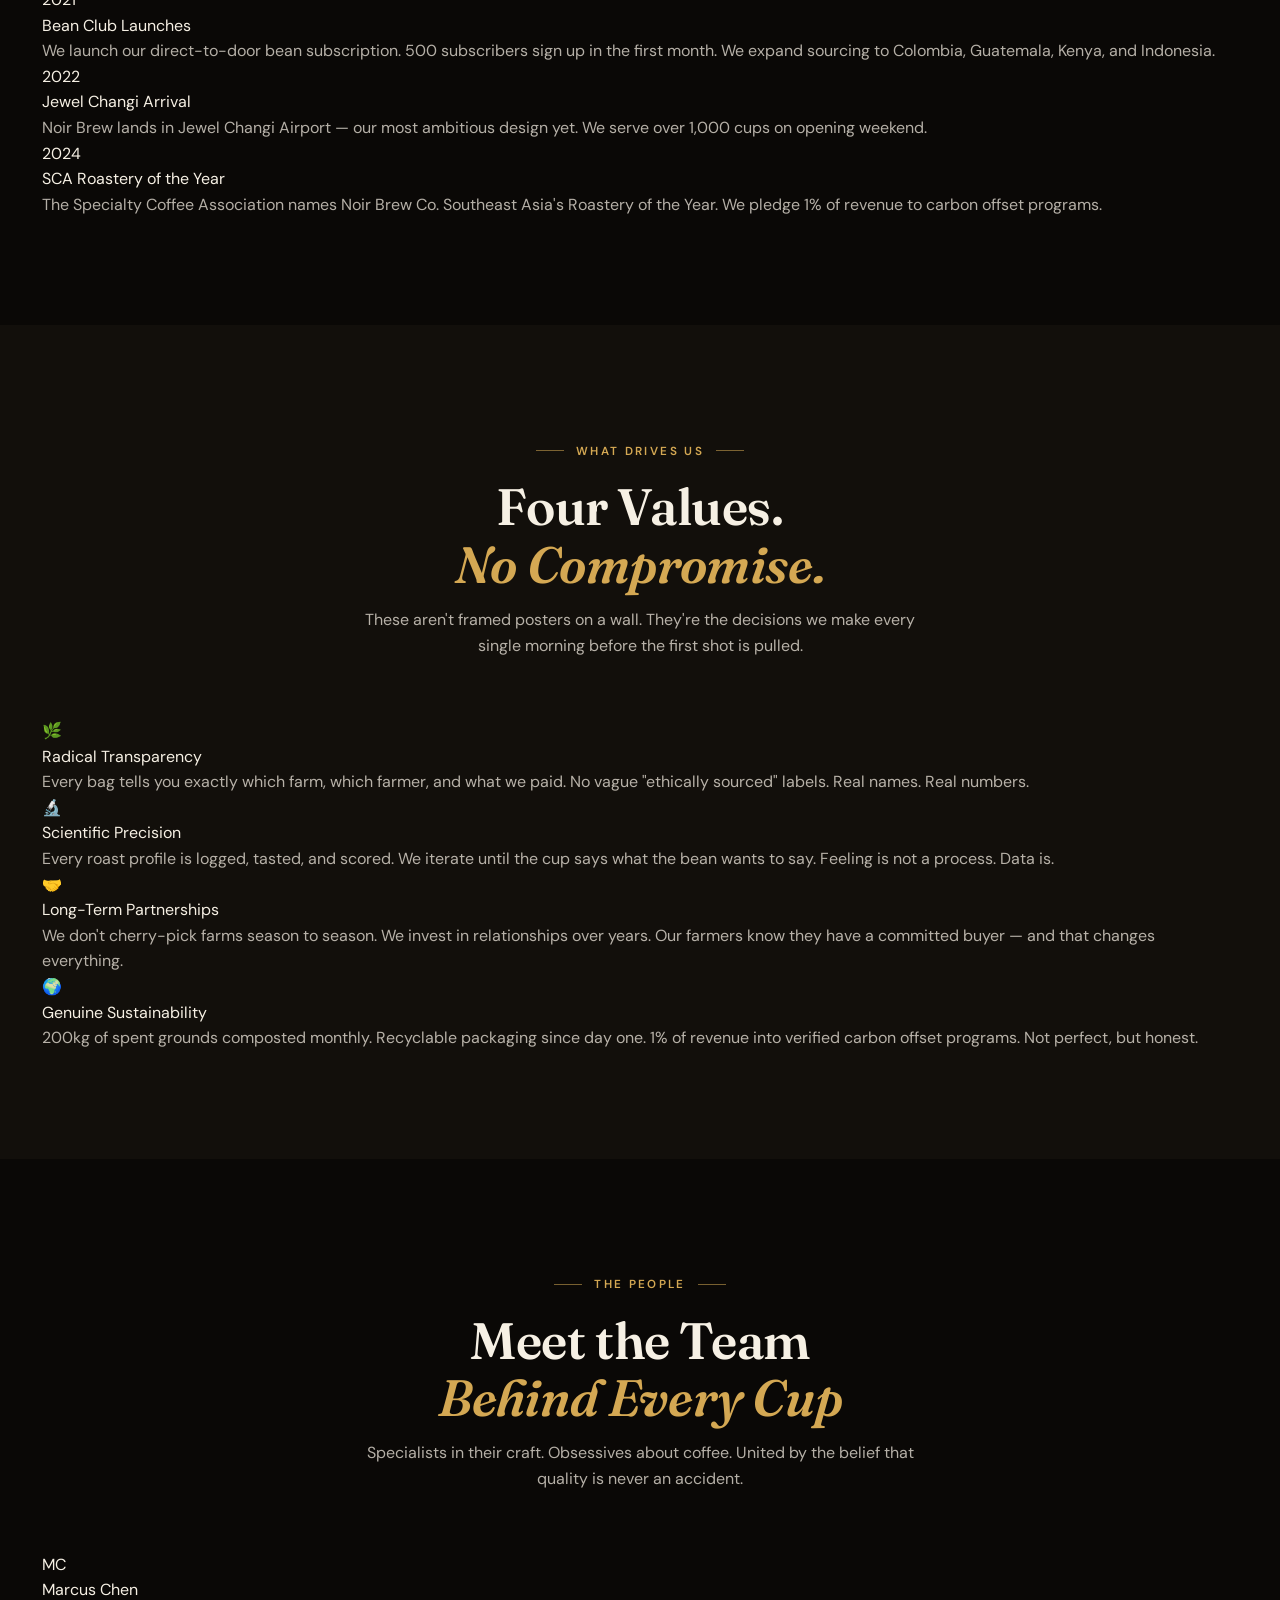
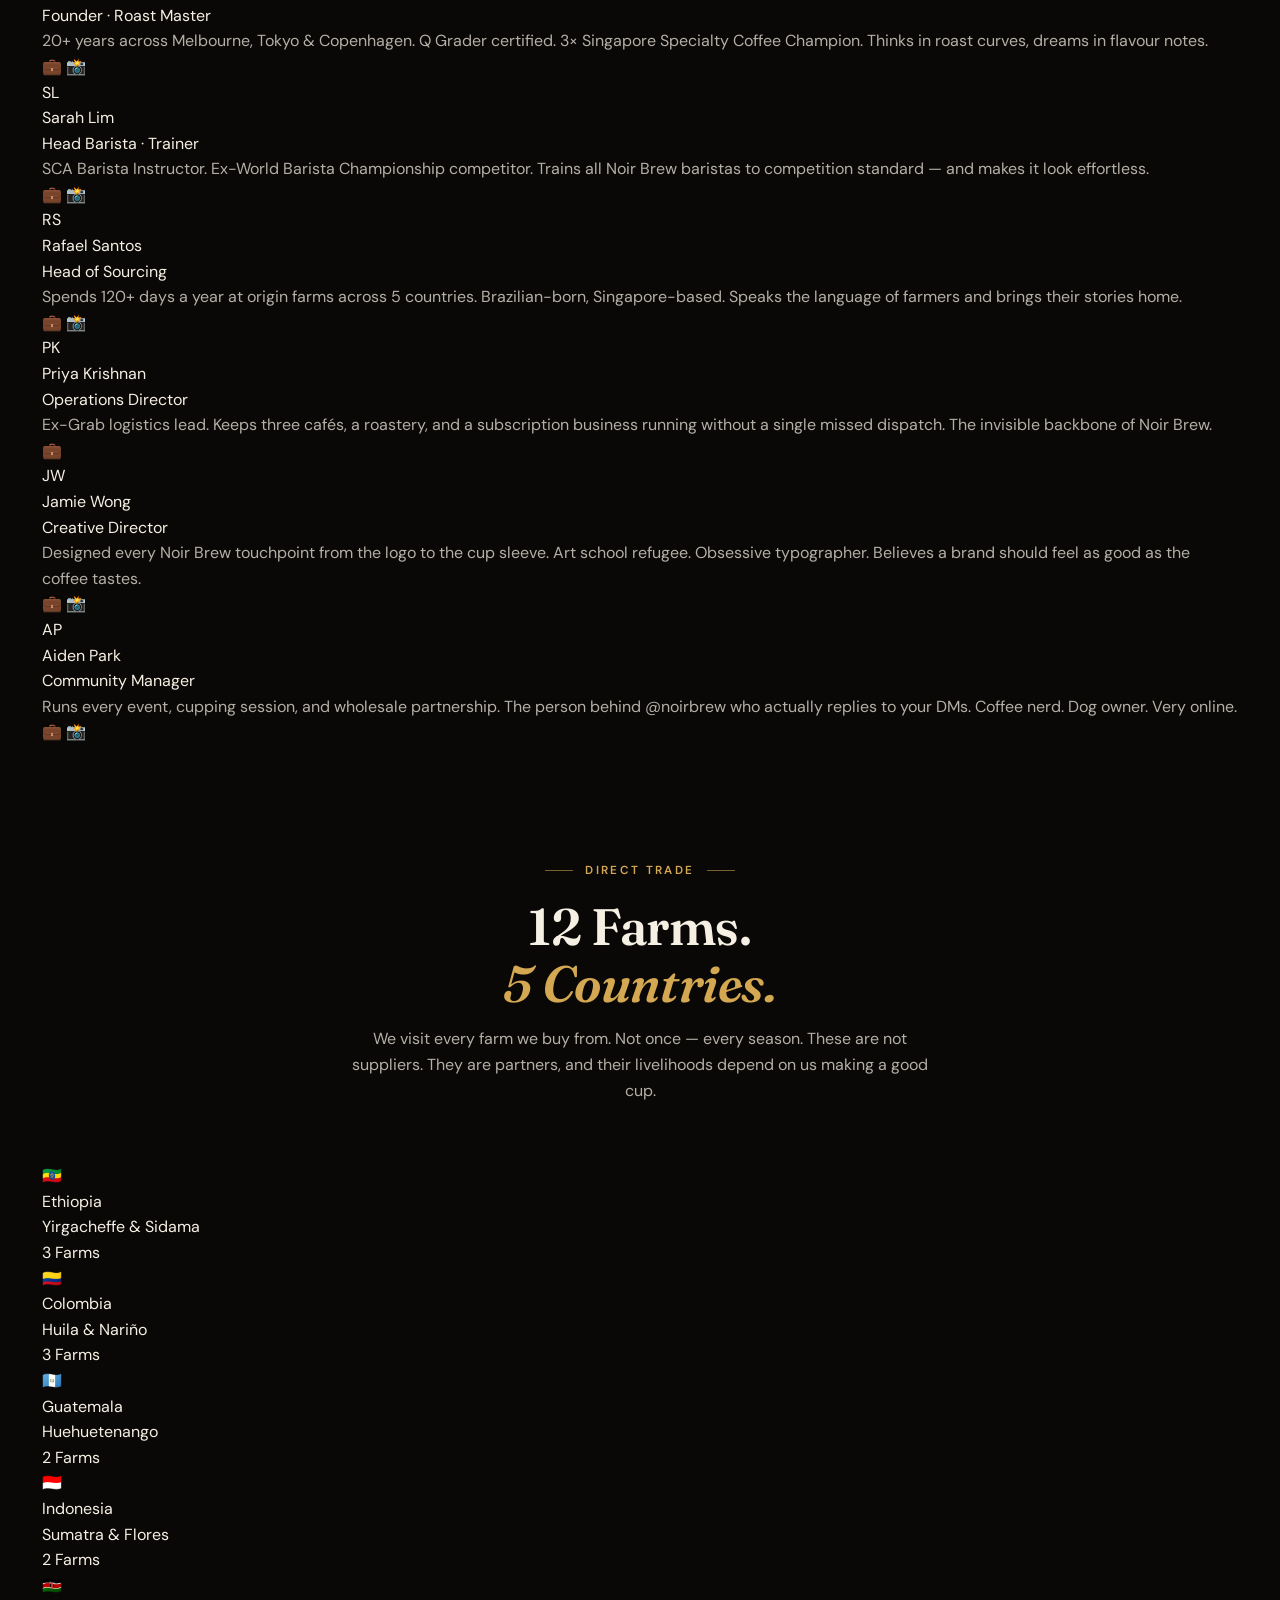
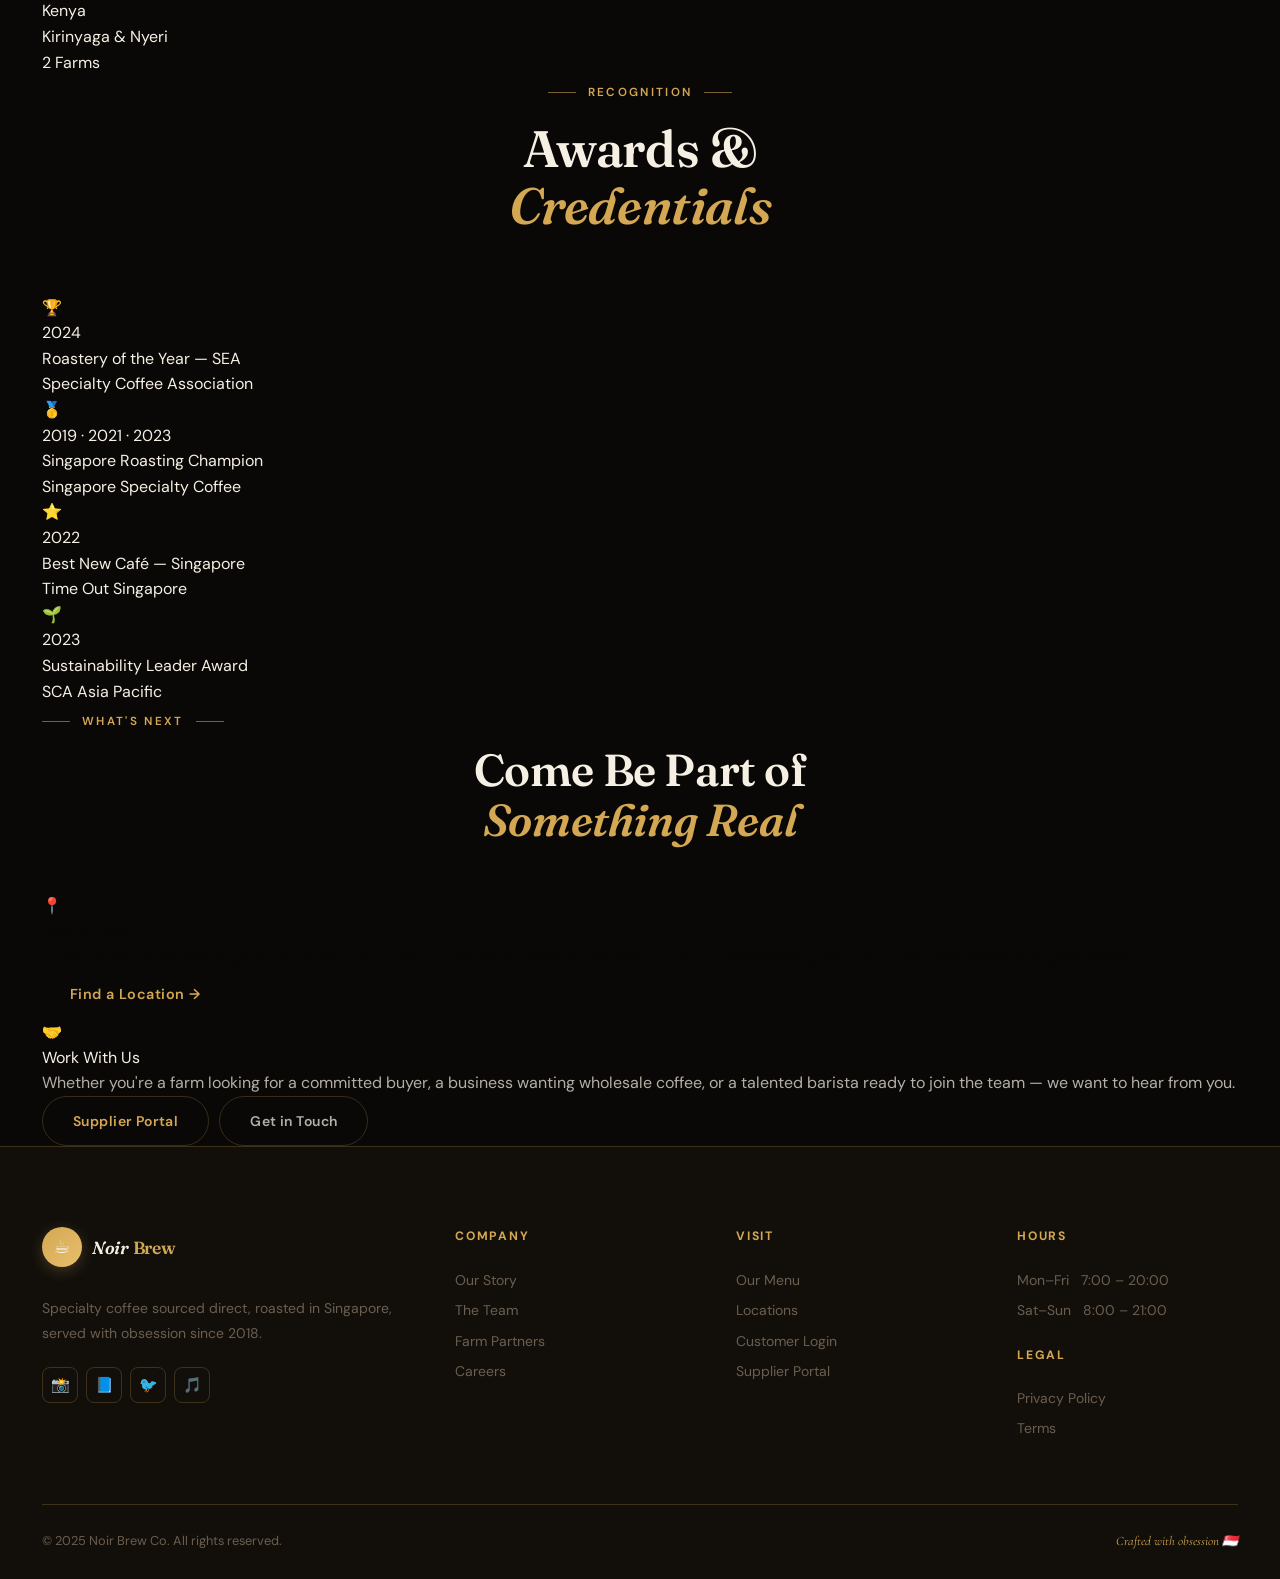
==== commit 98306bc7: "navbar.css linked" ====
--- a/about.html
+++ b/about.html
@@ -15,6 +15,7 @@
     <link rel="stylesheet" href="css/style.css" />
     <link rel="stylesheet" href="css/about.css" />
     <link rel="stylesheet" href="./css/animations.css" />
+    <link rel="stylesheet" href="./css/navbar.css" />
   </head>
   <body>
     <!-- LOADER -->
--- a/css/navbar.css
+++ b/css/navbar.css
@@ -0,0 +1,749 @@
+/* ROOT */
+:root {
+  --nb-nav-h: 70px; /* collapsed height         */
+  --nb-nav-h-scroll: 56px; /* shrunk height on scroll  */
+  --nb-nav-bg: transparent;
+  --nb-nav-bg-scroll: rgba(10, 8, 6, 0.92);
+  --nb-nav-border: rgba(212, 168, 83, 0.1);
+  --nb-nav-blur: 22px;
+  --nb-drop-bg: rgba(18, 15, 11, 0.96);
+  --nb-drop-radius: 18px;
+  --nb-drop-shadow:
+    0 24px 64px rgba(0, 0, 0, 0.55), 0 0 0 1px rgba(212, 168, 83, 0.08);
+  --nb-pill-bg: rgba(212, 168, 83, 0.12);
+  --nb-pill-radius: 999px;
+  --nb-link-gap: 2px;
+  --nb-mob-w: 300px;
+}
+
+/* BASE NAVBAR */
+.navbar {
+  position: fixed;
+  inset: 0 0 auto 0;
+  z-index: 1000;
+  height: var(--nb-nav-h);
+  display: flex;
+  align-items: center;
+  background: var(--nb-nav-bg);
+  transition:
+    height 0.4s cubic-bezier(0.16, 1, 0.3, 1),
+    background 0.45s cubic-bezier(0.16, 1, 0.3, 1),
+    backdrop-filter 0.45s,
+    border-color 0.45s,
+    box-shadow 0.45s;
+  border-bottom: 1px solid transparent;
+  will-change: height, background;
+}
+
+/* Scrolled state */
+.navbar.scrolled {
+  height: var(--nb-nav-h-scroll);
+  background: var(--nb-nav-bg-scroll);
+  backdrop-filter: blur(var(--nb-nav-blur)) saturate(180%);
+  -webkit-backdrop-filter: blur(var(--nb-nav-blur)) saturate(180%);
+  border-bottom-color: var(--nb-nav-border);
+  box-shadow:
+    0 4px 30px rgba(0, 0, 0, 0.35),
+    0 1px 0 rgba(212, 168, 83, 0.06);
+}
+
+[data-theme="light"] .navbar.scrolled {
+  background: rgba(248, 244, 237, 0.95);
+  box-shadow: 0 4px 30px rgba(0, 0, 0, 0.1);
+}
+
+.navbar__inner {
+  display: flex;
+  align-items: center;
+  justify-content: space-between;
+  gap: 18px;
+  width: 100%;
+  max-width: 1260px;
+  margin: 0 auto;
+  padding: 0 clamp(16px, 4vw, 32px);
+}
+
+/* LOGO */
+.logo {
+  display: flex;
+  align-items: center;
+  gap: 10px;
+  text-decoration: none;
+  z-index: 1002;
+  flex-shrink: 0;
+  position: relative;
+}
+
+.logo__cup {
+  width: 40px;
+  height: 40px;
+  background: linear-gradient(135deg, #d4a853 0%, #e8bf6e 100%);
+  border-radius: 50%;
+  display: flex;
+  align-items: center;
+  justify-content: center;
+  font-size: 19px;
+  transition:
+    transform 0.45s cubic-bezier(0.34, 1.56, 0.64, 1),
+    box-shadow 0.35s;
+  box-shadow: 0 4px 14px rgba(212, 168, 83, 0.25);
+  flex-shrink: 0;
+}
+.logo:hover .logo__cup {
+  transform: rotate(22deg) scale(1.12);
+  box-shadow: 0 8px 22px rgba(212, 168, 83, 0.42);
+}
+
+.logo__text {
+  font-family: var(--font-display, "Fraunces", Georgia, serif);
+  font-style: italic;
+  font-size: 1.22rem;
+  font-weight: 600;
+  color: var(--c-cream);
+  line-height: 1;
+  letter-spacing: -0.015em;
+  transition: color 0.3s;
+}
+.logo__text em {
+  color: var(--c-gold);
+  font-style: normal;
+}
+
+/* Hover shimmer underline */
+.logo::after {
+  content: "";
+  position: absolute;
+  bottom: -4px;
+  left: 50px;
+  right: 0;
+  height: 1.5px;
+  background: linear-gradient(90deg, var(--c-gold), transparent);
+  transform: scaleX(0);
+  transform-origin: left;
+  transition: transform 0.4s cubic-bezier(0.16, 1, 0.3, 1);
+  border-radius: 999px;
+}
+.logo:hover::after {
+  transform: scaleX(1);
+}
+
+/* DESKTOP NAVLINKS */
+.navbar__links {
+  display: flex;
+  align-items: center;
+  gap: var(--nb-link-gap);
+  list-style: none;
+  margin: 0;
+  padding: 0;
+}
+
+.nav-link {
+  position: relative;
+  display: inline-flex;
+  align-items: center;
+  gap: 5px;
+  padding: 8px 14px;
+  font-size: 0.875rem;
+  font-weight: 500;
+  color: rgba(246, 240, 228, 0.72);
+  border-radius: 8px;
+  text-decoration: none;
+  white-space: nowrap;
+  transition:
+    color 0.22s,
+    background 0.22s;
+  letter-spacing: 0.01em;
+}
+.nav-link:hover {
+  color: var(--c-cream);
+  background: rgba(212, 168, 83, 0.09);
+}
+.nav-link.active {
+  color: var(--c-gold);
+  font-weight: 600;
+}
+
+/* Animated underline */
+.nav-link::after {
+  content: "";
+  position: absolute;
+  bottom: 3px;
+  left: 14px;
+  right: 14px;
+  height: 1.5px;
+  background: var(--c-gold);
+  border-radius: 999px;
+  transform: scaleX(0);
+  transition: transform 0.3s cubic-bezier(0.16, 1, 0.3, 1);
+}
+.nav-link:hover::after,
+.nav-link.active::after {
+  transform: scaleX(1);
+}
+
+/* DROPDOWN CHEVRON */
+.chevron {
+  width: 11px;
+  height: 11px;
+  fill: none;
+  stroke: currentColor;
+  stroke-width: 2;
+  stroke-linecap: round;
+  stroke-linejoin: round;
+  flex-shrink: 0;
+  transition: transform 0.3s cubic-bezier(0.16, 1, 0.3, 1);
+}
+.has-dropdown:hover .chevron,
+.has-dropdown.open .chevron {
+  transform: rotate(180deg);
+}
+
+/* DROPDOWN MENU */
+.has-dropdown {
+  position: relative;
+}
+
+.dropdown-menu {
+  position: absolute;
+  top: calc(100% + 14px);
+  left: 50%;
+  transform: translateX(-50%) translateY(-6px);
+  min-width: 256px;
+  background: var(--nb-drop-bg);
+  border-radius: var(--nb-drop-radius);
+  padding: 10px;
+  box-shadow: var(--nb-drop-shadow);
+  border: 1px solid rgba(212, 168, 83, 0.12);
+  opacity: 0;
+  visibility: hidden;
+  pointer-events: none;
+  transition:
+    opacity 0.32s cubic-bezier(0.16, 1, 0.3, 1),
+    transform 0.32s cubic-bezier(0.16, 1, 0.3, 1),
+    visibility 0.32s;
+  backdrop-filter: blur(24px) saturate(160%);
+  -webkit-backdrop-filter: blur(24px) saturate(160%);
+}
+
+/* Pointer arrow */
+.dropdown-menu::before {
+  content: "";
+  position: absolute;
+  top: -7px;
+  left: 50%;
+  transform: translateX(-50%);
+  width: 14px;
+  height: 7px;
+  clip-path: polygon(50% 0%, 0% 100%, 100% 100%);
+  background: rgba(212, 168, 83, 0.18);
+}
+
+.has-dropdown:hover .dropdown-menu,
+.has-dropdown.open .dropdown-menu {
+  opacity: 1;
+  visibility: visible;
+  pointer-events: auto;
+  transform: translateX(-50%) translateY(0);
+}
+
+[data-theme="light"] .dropdown-menu {
+  background: rgba(255, 252, 248, 0.97);
+  border-color: rgba(122, 80, 32, 0.14);
+  box-shadow:
+    0 24px 64px rgba(0, 0, 0, 0.14),
+    0 0 0 1px rgba(122, 80, 32, 0.08);
+}
+
+/* Dropdown item */
+.dropdown-item {
+  display: flex;
+  align-items: center;
+  gap: 14px;
+  padding: 11px 14px;
+  border-radius: 10px;
+  cursor: pointer;
+  text-decoration: none;
+  transition: background 0.22s;
+  position: relative;
+  overflow: hidden;
+}
+.dropdown-item::before {
+  content: "";
+  position: absolute;
+  inset: 0;
+  background: linear-gradient(90deg, rgba(212, 168, 83, 0.1), transparent);
+  opacity: 0;
+  transition: opacity 0.22s;
+}
+.dropdown-item:hover::before {
+  opacity: 1;
+}
+.dropdown-item:hover {
+  background: rgba(212, 168, 83, 0.07);
+}
+
+.dropdown-icon {
+  width: 36px;
+  height: 36px;
+  background: rgba(212, 168, 83, 0.14);
+  border-radius: 9px;
+  display: flex;
+  align-items: center;
+  justify-content: center;
+  font-size: 17px;
+  flex-shrink: 0;
+  transition:
+    transform 0.3s cubic-bezier(0.34, 1.56, 0.64, 1),
+    background 0.22s;
+  border: 1px solid rgba(212, 168, 83, 0.12);
+}
+.dropdown-item:hover .dropdown-icon {
+  transform: scale(1.12) rotate(-6deg);
+  background: rgba(212, 168, 83, 0.22);
+}
+
+.dropdown-label {
+  font-size: 0.855rem;
+  font-weight: 600;
+  color: var(--c-cream);
+  transition: color 0.22s;
+}
+.dropdown-sub {
+  font-size: 0.73rem;
+  color: var(--c-muted);
+  margin-top: 2px;
+  line-height: 1.4;
+}
+
+/* NAVBAR ACTIONS */
+.navbar__actions {
+  display: flex;
+  align-items: center;
+  gap: 8px;
+  flex-shrink: 0;
+}
+
+/* Theme button */
+.theme-btn {
+  width: 38px;
+  height: 38px;
+  border-radius: 50%;
+  background: rgba(212, 168, 83, 0.1);
+  border: 1.5px solid rgba(212, 168, 83, 0.2);
+  display: flex;
+  align-items: center;
+  justify-content: center;
+  font-size: 17px;
+  cursor: pointer;
+  color: var(--c-gold);
+  transition: all 0.3s cubic-bezier(0.34, 1.56, 0.64, 1);
+  position: relative;
+  overflow: hidden;
+}
+.theme-btn::before {
+  content: "";
+  position: absolute;
+  inset: 0;
+  border-radius: inherit;
+  background: var(--c-gold);
+  transform: scale(0);
+  transition: transform 0.35s cubic-bezier(0.34, 1.56, 0.64, 1);
+}
+.theme-btn:hover::before {
+  transform: scale(1);
+}
+.theme-btn:hover {
+  color: #0a0806;
+  border-color: var(--c-gold);
+  box-shadow: 0 4px 18px rgba(212, 168, 83, 0.38);
+}
+.theme-btn span {
+  position: relative;
+  z-index: 1;
+  transition: transform 0.3s cubic-bezier(0.34, 1.56, 0.64, 1);
+  display: inline-block;
+}
+.theme-btn:hover span {
+  transform: rotate(25deg);
+}
+
+/* CTA button */
+.navbar__actions .btn-primary {
+  padding: 9px 22px;
+  font-size: 0.855rem;
+  background: linear-gradient(135deg, #d4a853, #e8bf6e);
+  border: none;
+  border-radius: 999px;
+  color: #0a0806;
+  font-weight: 700;
+  cursor: pointer;
+  transition: all 0.3s cubic-bezier(0.34, 1.56, 0.64, 1);
+  letter-spacing: 0.02em;
+  box-shadow: 0 4px 16px rgba(212, 168, 83, 0.28);
+  text-decoration: none;
+  display: inline-flex;
+  align-items: center;
+  gap: 7px;
+  white-space: nowrap;
+}
+.navbar__actions .btn-primary:hover {
+  transform: translateY(-2px) scale(1.03);
+  box-shadow: 0 10px 28px rgba(212, 168, 83, 0.44);
+  background: linear-gradient(135deg, #e8bf6e, #f5d186);
+}
+
+/* HAMBURGER */
+.hamburger {
+  display: none;
+  flex-direction: column;
+  align-items: center;
+  justify-content: center;
+  width: 40px;
+  height: 40px;
+  gap: 5.5px;
+  z-index: 1002;
+  border-radius: 10px;
+  padding: 6px;
+  cursor: pointer;
+  border: 1.5px solid rgba(212, 168, 83, 0.18);
+  background: rgba(212, 168, 83, 0.06);
+  transition:
+    background 0.25s,
+    border-color 0.25s;
+}
+.hamburger:hover {
+  background: rgba(212, 168, 83, 0.14);
+  border-color: rgba(212, 168, 83, 0.38);
+}
+.hamburger span {
+  display: block;
+  width: 20px;
+  height: 1.8px;
+  background: var(--c-cream);
+  border-radius: 999px;
+  transform-origin: center;
+  transition:
+    transform 0.4s cubic-bezier(0.23, 1, 0.32, 1),
+    opacity 0.3s,
+    width 0.3s;
+}
+.hamburger span:nth-child(3) {
+  width: 13px;
+}
+
+/* Open state — animated X */
+.hamburger.open span:nth-child(1) {
+  transform: translateY(7.3px) rotate(45deg);
+}
+.hamburger.open span:nth-child(2) {
+  transform: scaleX(0);
+  opacity: 0;
+}
+.hamburger.open span:nth-child(3) {
+  transform: translateY(-7.3px) rotate(-45deg);
+  width: 20px;
+}
+
+/* MOBILE OVERLAY */
+.mob-overlay {
+  position: fixed;
+  inset: 0;
+  background: rgba(10, 8, 6, 0.68);
+  z-index: 1000;
+  opacity: 0;
+  visibility: hidden;
+  transition:
+    opacity 0.38s,
+    visibility 0.38s;
+  backdrop-filter: blur(5px);
+  -webkit-backdrop-filter: blur(5px);
+}
+.mob-overlay.show {
+  opacity: 1;
+  visibility: visible;
+}
+
+/* MOBILE OVERLAY MENU PANEL */
+.mob-menu {
+  position: fixed;
+  top: 0;
+  right: 0;
+  width: var(--nb-mob-w);
+  max-width: 88vw;
+  height: 100dvh;
+  background: rgba(18, 15, 11, 0.97);
+  border-left: 1px solid rgba(212, 168, 83, 0.12);
+  z-index: 1001;
+  display: flex;
+  flex-direction: column;
+  padding: 0;
+  transform: translateX(105%);
+  transition: transform 0.44s cubic-bezier(0.16, 1, 0.3, 1);
+  overflow: hidden;
+  backdrop-filter: blur(22px);
+  -webkit-backdrop-filter: blur(22px);
+  box-shadow: -12px 0 60px rgba(0, 0, 0, 0.5);
+}
+.mob-menu.open {
+  transform: translateX(0);
+}
+
+[data-theme="light"] .mob-menu {
+  background: rgba(255, 252, 248, 0.98);
+  border-left-color: rgba(122, 80, 32, 0.12);
+}
+
+/* Header strip inside mob menu */
+.mob-menu__header {
+  display: flex;
+  align-items: center;
+  justify-content: space-between;
+  padding: 22px 24px 18px;
+  border-bottom: 1px solid rgba(212, 168, 83, 0.1);
+  flex-shrink: 0;
+}
+.mob-menu__logo {
+  font-family: var(--font-display, serif);
+  font-style: italic;
+  font-size: 1.1rem;
+  font-weight: 600;
+  color: var(--c-cream);
+}
+.mob-menu__logo em {
+  color: var(--c-gold);
+  font-style: normal;
+}
+.mob-menu__close {
+  width: 32px;
+  height: 32px;
+  border-radius: 50%;
+  border: 1px solid rgba(212, 168, 83, 0.2);
+  background: rgba(212, 168, 83, 0.08);
+  display: flex;
+  align-items: center;
+  justify-content: center;
+  font-size: 16px;
+  cursor: pointer;
+  color: var(--c-muted);
+  transition: all 0.25s;
+}
+.mob-menu__close:hover {
+  background: rgba(224, 82, 82, 0.18);
+  color: #e05252;
+  border-color: rgba(224, 82, 82, 0.35);
+}
+
+/* Scrollable body */
+.mob-menu__body {
+  flex: 1;
+  overflow-y: auto;
+  padding: 14px 16px;
+  scrollbar-width: none;
+}
+.mob-menu__body::-webkit-scrollbar {
+  display: none;
+}
+
+/* Nav links */
+.mob-menu__links {
+  list-style: none;
+  display: flex;
+  flex-direction: column;
+  gap: 2px;
+  margin: 0;
+  padding: 0;
+}
+
+.mob-link {
+  display: flex;
+  align-items: center;
+  gap: 13px;
+  padding: 13px 16px;
+  font-size: 0.95rem;
+  font-weight: 500;
+  color: rgba(246, 240, 228, 0.72);
+  text-decoration: none;
+  border-radius: 12px;
+  transition: all 0.25s;
+  opacity: 0;
+  transform: translateX(18px);
+  cursor: pointer;
+  position: relative;
+  overflow: hidden;
+}
+.mob-link::before {
+  content: "";
+  position: absolute;
+  inset: 0;
+  border-radius: inherit;
+  background: linear-gradient(90deg, rgba(212, 168, 83, 0.12), transparent);
+  opacity: 0;
+  transition: opacity 0.22s;
+}
+.mob-menu.open .mob-link {
+  opacity: 1;
+  transform: translateX(0);
+}
+.mob-menu.open .mob-link:nth-child(1) {
+  transition-delay: 0.07s;
+}
+.mob-menu.open .mob-link:nth-child(2) {
+  transition-delay: 0.12s;
+}
+.mob-menu.open .mob-link:nth-child(3) {
+  transition-delay: 0.17s;
+}
+.mob-menu.open .mob-link:nth-child(4) {
+  transition-delay: 0.22s;
+}
+.mob-menu.open .mob-link:nth-child(5) {
+  transition-delay: 0.27s;
+}
+.mob-menu.open .mob-link:nth-child(6) {
+  transition-delay: 0.32s;
+}
+
+.mob-link:hover {
+  color: var(--c-cream);
+  background: rgba(212, 168, 83, 0.08);
+}
+.mob-link:hover::before {
+  opacity: 1;
+}
+.mob-link.active {
+  color: var(--c-gold);
+  font-weight: 600;
+  background: rgba(212, 168, 83, 0.1);
+}
+
+.mob-link__icon {
+  width: 36px;
+  height: 36px;
+  background: rgba(212, 168, 83, 0.1);
+  border-radius: 9px;
+  display: flex;
+  align-items: center;
+  justify-content: center;
+  font-size: 16px;
+  flex-shrink: 0;
+  border: 1px solid rgba(212, 168, 83, 0.12);
+  transition:
+    transform 0.3s cubic-bezier(0.34, 1.56, 0.64, 1),
+    background 0.22s;
+}
+.mob-link:hover .mob-link__icon {
+  transform: scale(1.1);
+  background: rgba(212, 168, 83, 0.2);
+}
+
+.mob-menu__divider {
+  height: 1px;
+  background: rgba(212, 168, 83, 0.1);
+  margin: 12px 0;
+  border-radius: 999px;
+}
+
+/* Footer actions */
+.mob-menu__footer {
+  padding: 16px;
+  border-top: 1px solid rgba(212, 168, 83, 0.1);
+  display: flex;
+  flex-direction: column;
+  gap: 10px;
+  flex-shrink: 0;
+}
+.mob-menu__footer .btn-outline {
+  display: flex;
+  justify-content: center;
+  padding: 12px;
+  border: 1.5px solid rgba(212, 168, 83, 0.3);
+  border-radius: 12px;
+  font-size: 0.875rem;
+  font-weight: 600;
+  color: var(--c-gold);
+  text-decoration: none;
+  transition: all 0.25s;
+  background: transparent;
+  cursor: pointer;
+  font-family: var(--font-body, sans-serif);
+}
+.mob-menu__footer .btn-outline:hover {
+  background: rgba(212, 168, 83, 0.1);
+  border-color: var(--c-gold);
+}
+.mob-menu__footer .btn-primary {
+  display: flex;
+  justify-content: center;
+  padding: 12px;
+  background: linear-gradient(135deg, #d4a853, #e8bf6e);
+  border-radius: 12px;
+  font-size: 0.875rem;
+  font-weight: 700;
+  color: #0a0806;
+  text-decoration: none;
+  transition: all 0.3s;
+  border: none;
+  cursor: pointer;
+  font-family: var(--font-body, sans-serif);
+  box-shadow: 0 4px 16px rgba(212, 168, 83, 0.28);
+}
+.mob-menu__footer .btn-primary:hover {
+  transform: translateY(-2px);
+  box-shadow: 0 8px 22px rgba(212, 168, 83, 0.4);
+}
+
+/* SCROLL INDICATOR LINE */
+.nav-scroll-line {
+  position: absolute;
+  bottom: 0;
+  left: 0;
+  height: 2px;
+  background: linear-gradient(90deg, var(--c-gold), transparent);
+  width: 0%;
+  transition: width 0.08s linear;
+  border-radius: 999px;
+}
+/* BREADCOMB */
+.breadcrumb {
+  display: flex;
+  align-items: center;
+  justify-content: center;
+  gap: 9px;
+  font-size: 0.82rem;
+  color: var(--c-muted);
+}
+.breadcrumb a {
+  color: var(--c-gold);
+  transition: color 0.2s;
+  text-decoration: none;
+}
+.breadcrumb a:hover {
+  color: var(--c-gold-hover);
+}
+.breadcrumb__sep {
+  opacity: 0.4;
+  font-size: 0.7rem;
+}
+
+/* RESPONSIVE */
+@media (max-width: 1024px) {
+  .navbar__links {
+    display: none;
+  }
+  .navbar__actions .btn-primary {
+    display: none;
+  }
+  .hamburger {
+    display: flex;
+  }
+}
+
+@media (max-width: 480px) {
+  :root {
+    --nb-mob-w: 100vw;
+  }
+  .mob-menu {
+    border-left: none;
+    border-radius: 0;
+  }
+}
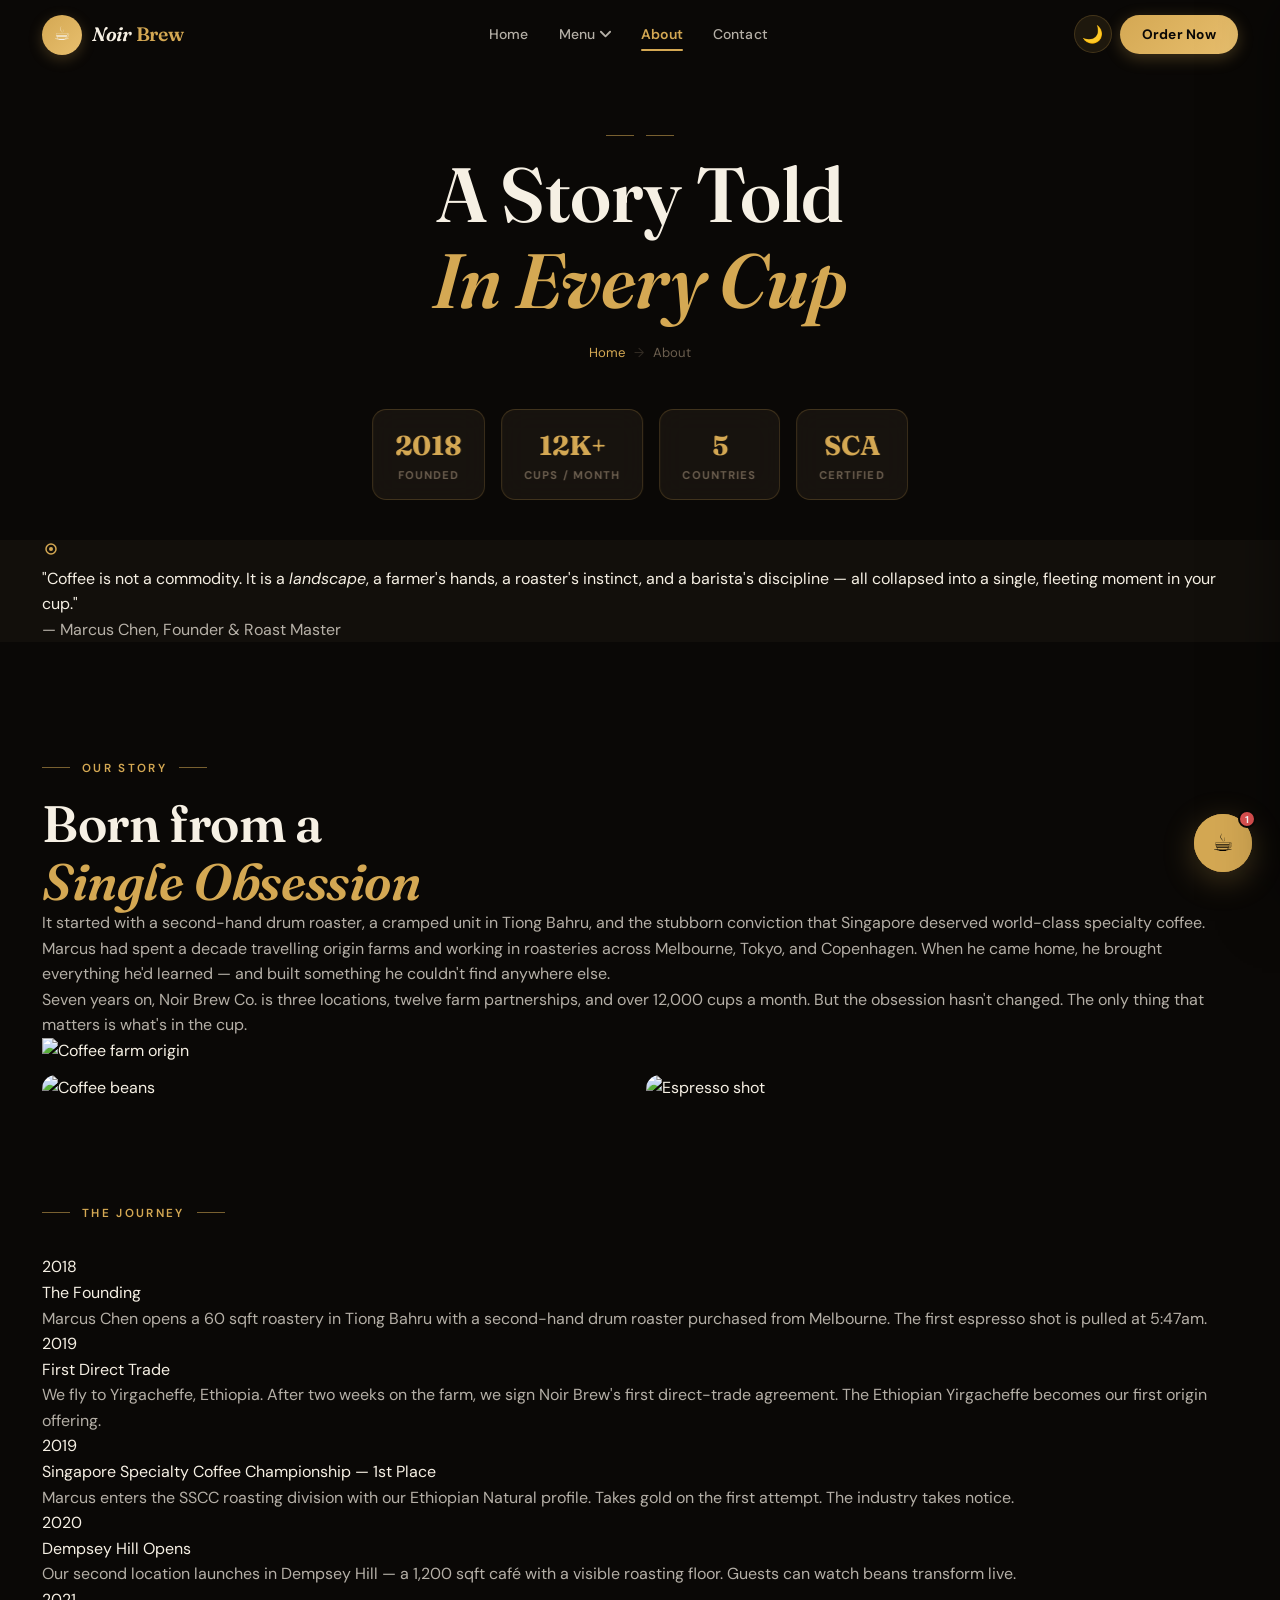
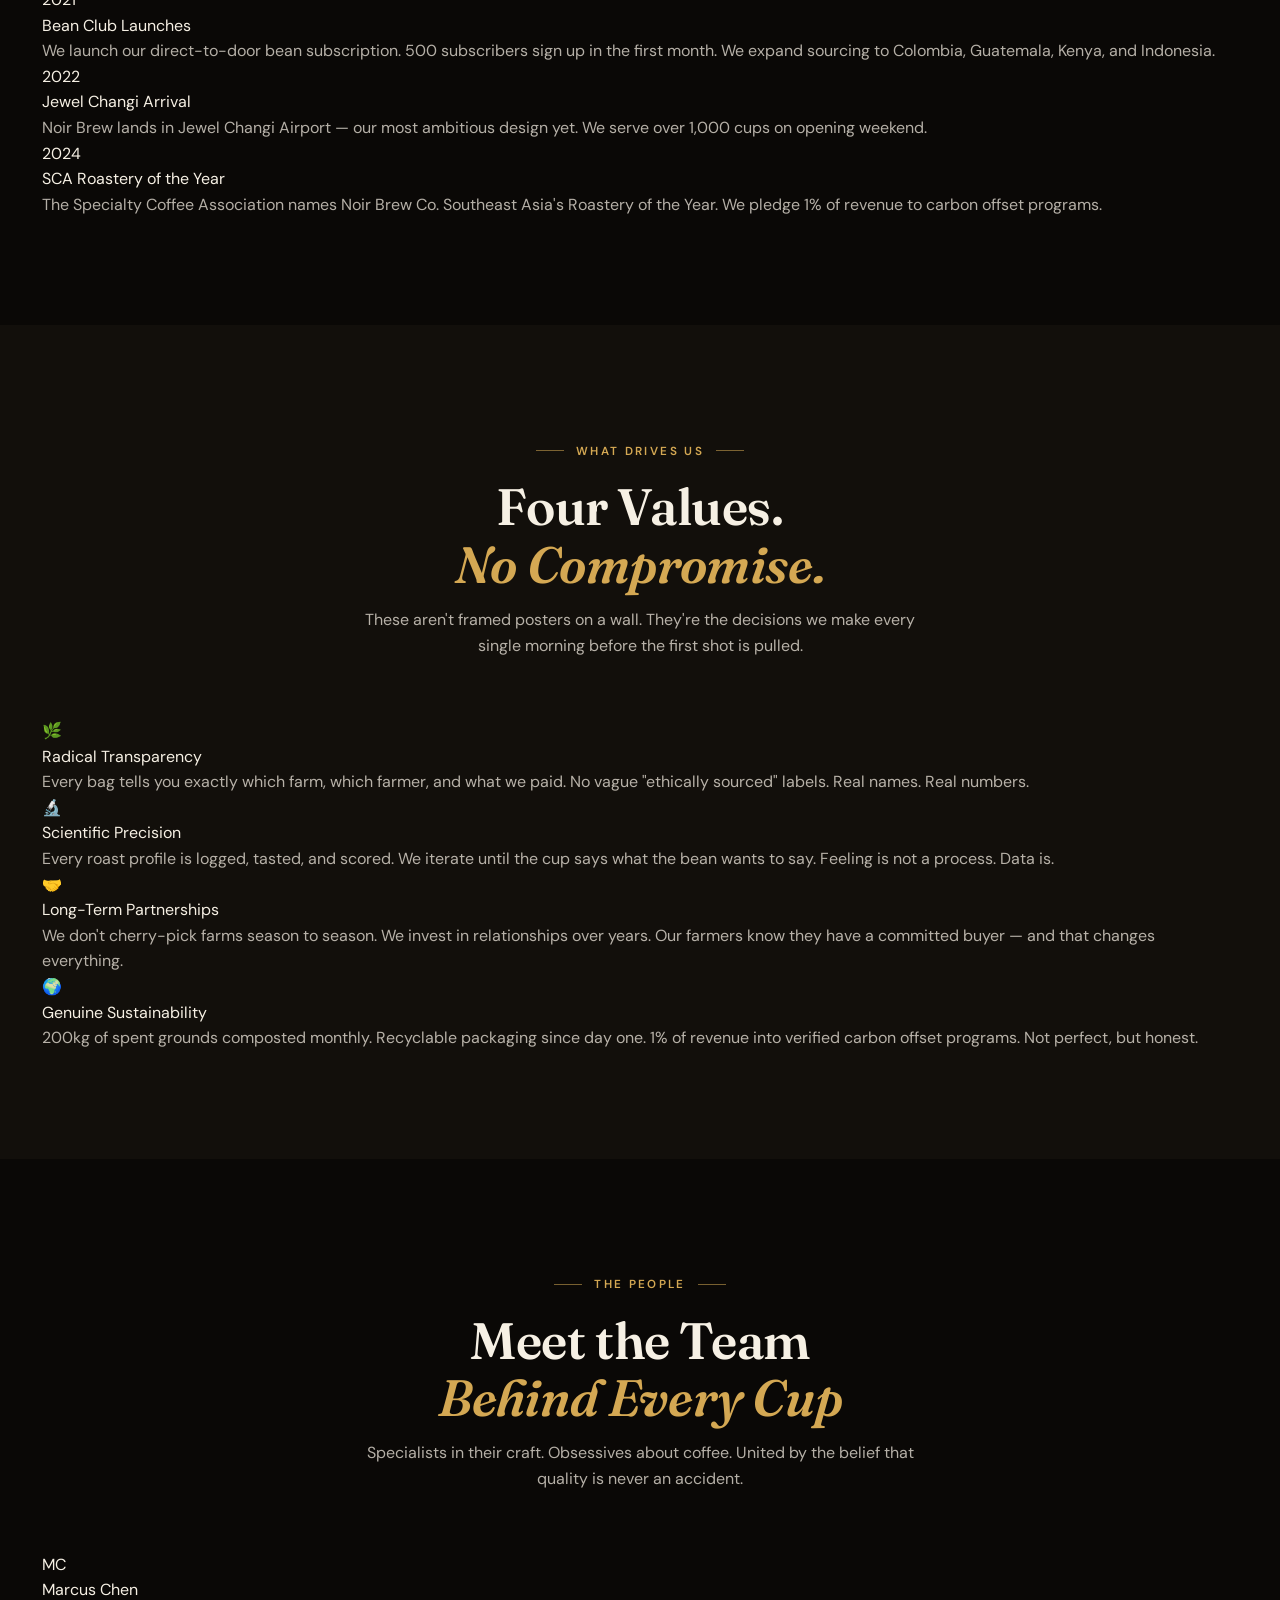
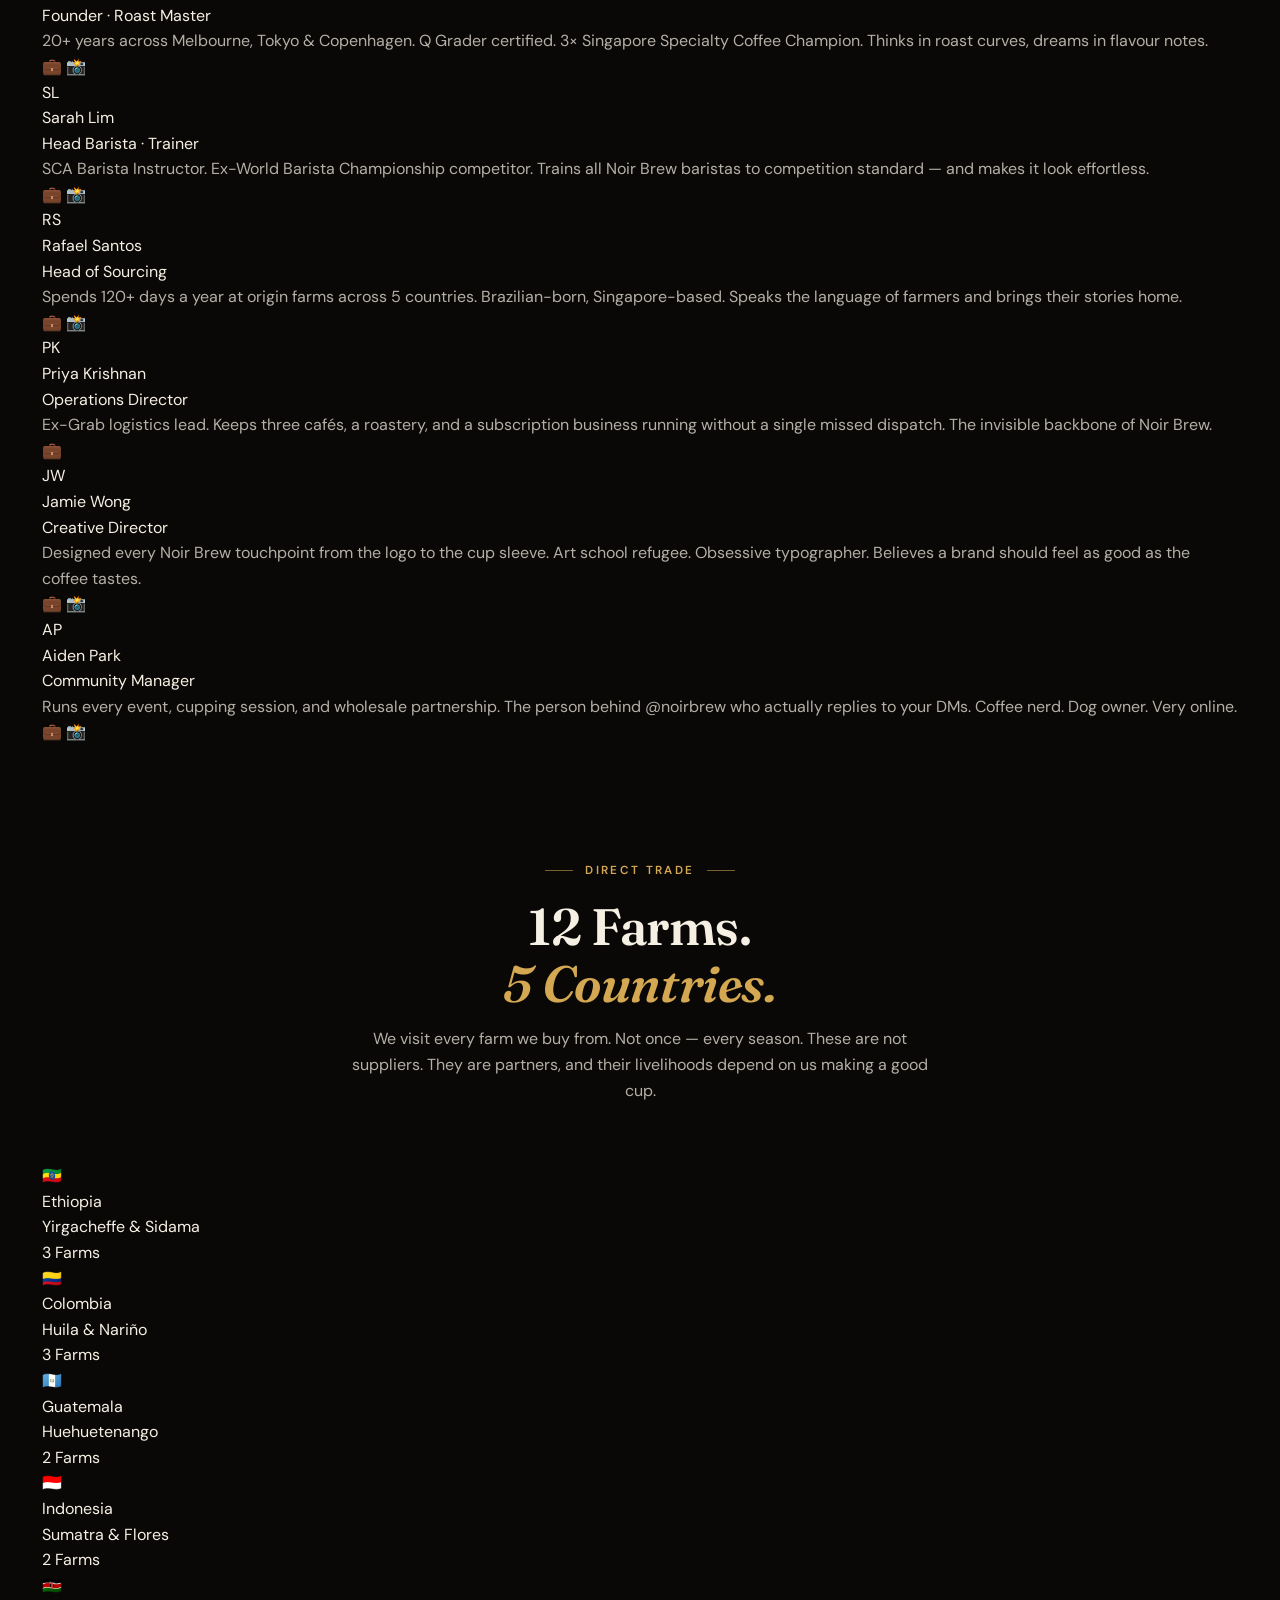
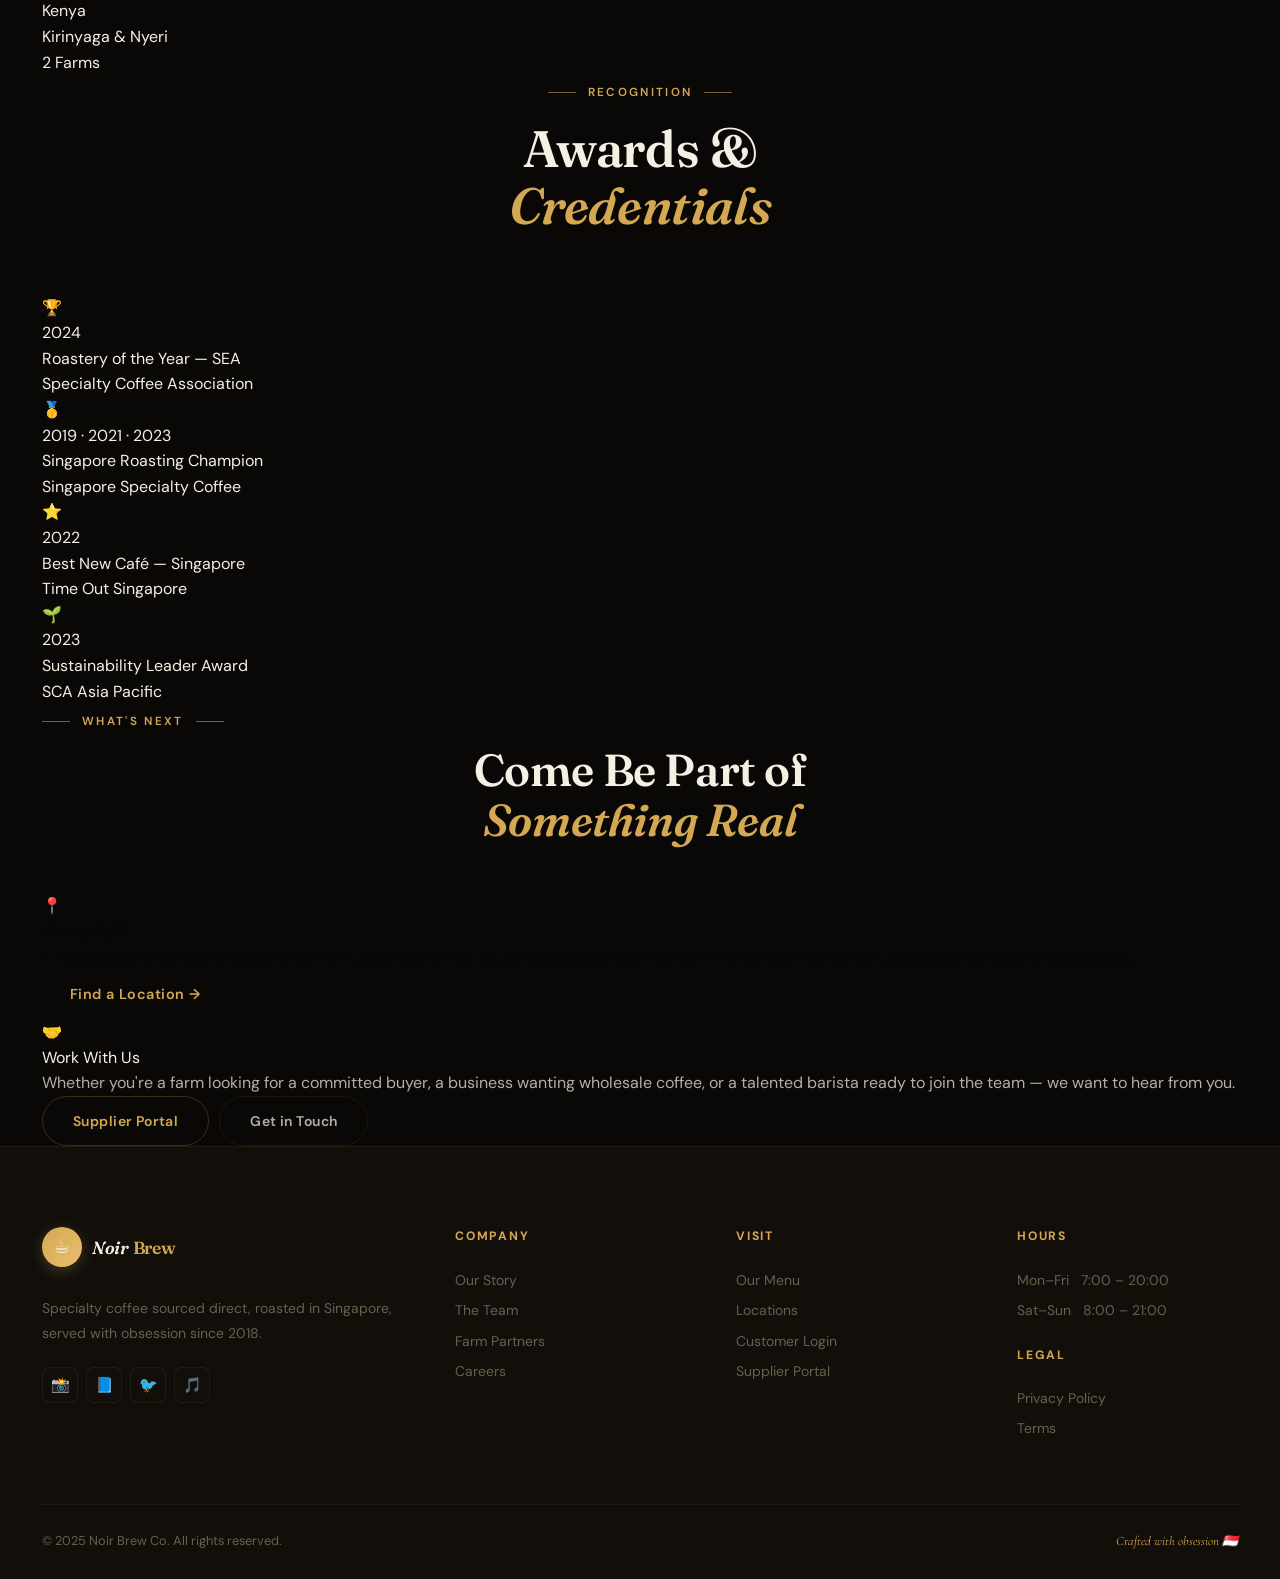
==== commit 0bb2e97e: "file linked" ====
--- a/about.html
+++ b/about.html
@@ -16,6 +16,7 @@
     <link rel="stylesheet" href="css/about.css" />
     <link rel="stylesheet" href="./css/animations.css" />
     <link rel="stylesheet" href="./css/navbar.css" />
+    <link rel="stylesheet" href="./css/theme.css" />
   </head>
   <body>
     <!-- LOADER -->
--- a/css/theme.css
+++ b/css/theme.css
@@ -0,0 +1,474 @@
+/* DARK THEME */
+:root,
+[data-theme="dark"] {
+  --c-bg: #0a0806;
+  --c-bg-alt: #120f0b;
+  --c-bg-card: #1a1511;
+  --c-bg-raised: #231a10;
+  --c-bg-elevated: #2a2015;
+
+  --c-gold: #d4a853;
+  --c-gold-glow: rgba(212, 168, 83, 0.15);
+  --c-gold-hover: #e8bf6e;
+  --c-gold-bright: #f5d186;
+  --c-gold-dark: #9e7c3a;
+
+  --c-cream: #f6f0e4;
+  --c-cream-dim: rgba(246, 240, 228, 0.72);
+  --c-cream-mute: rgba(246, 240, 228, 0.42);
+  --c-muted: #6b5e4e;
+  --c-muted-light: #8a7560;
+
+  --c-border: rgba(212, 168, 83, 0.09);
+  --c-border-strong: rgba(212, 168, 83, 0.22);
+  --c-border-bright: rgba(212, 168, 83, 0.42);
+
+  --c-shadow: rgba(0, 0, 0, 0.55);
+  --c-shadow-gold: rgba(212, 168, 83, 0.28);
+
+  --c-glass: rgba(26, 21, 17, 0.88);
+  --c-navbar: rgba(10, 8, 6, 0.94);
+  --c-overlay: rgba(10, 8, 6, 0.78);
+
+  --c-success: #52b77a;
+  --c-error: #e05252;
+  --c-info: #5aaee8;
+  --c-warn: #e8a030;
+
+  /* Gradient backgrounds */
+  --g-gold: linear-gradient(135deg, #d4a853 0%, #e8bf6e 50%, #f5d186 100%);
+  --g-dark: linear-gradient(160deg, #0a0806 0%, #1a1511 100%);
+  --g-card: linear-gradient(145deg, rgba(26, 21, 17, 1), rgba(18, 15, 11, 1));
+}
+
+/* LIGHT THEME */
+[data-theme="light"] {
+  --c-bg: #f8f4ed;
+  --c-bg-alt: #efe8da;
+  --c-bg-card: #ffffff;
+  --c-bg-raised: #fdf9f4;
+  --c-bg-elevated: #fff;
+
+  --c-gold: #8b5a1a;
+  --c-gold-glow: rgba(139, 90, 26, 0.1);
+  --c-gold-hover: #a36c22;
+  --c-gold-bright: #c4892a;
+  --c-gold-dark: #6b4414;
+
+  --c-cream: #1c1510;
+  --c-cream-dim: rgba(28, 21, 16, 0.72);
+  --c-cream-mute: rgba(28, 21, 16, 0.45);
+  --c-muted: #8a7560;
+  --c-muted-light: #6b5e4e;
+
+  --c-border: rgba(139, 90, 26, 0.12);
+  --c-border-strong: rgba(139, 90, 26, 0.26);
+  --c-border-bright: rgba(139, 90, 26, 0.48);
+
+  --c-shadow: rgba(0, 0, 0, 0.1);
+  --c-shadow-gold: rgba(139, 90, 26, 0.2);
+
+  --c-glass: rgba(255, 252, 248, 0.92);
+  --c-navbar: rgba(248, 244, 237, 0.96);
+  --c-overlay: rgba(248, 244, 237, 0.82);
+
+  --g-gold: linear-gradient(135deg, #8b5a1a 0%, #a36c22 50%, #c4892a 100%);
+  --g-dark: linear-gradient(160deg, #f8f4ed 0%, #efe8da 100%);
+  --g-card: linear-gradient(145deg, #ffffff, #fdf9f4);
+}
+
+/* BODY TRANSITION */
+body {
+  background-color: var(--c-bg);
+  color: var(--c-cream);
+  transition:
+    background-color 0.35s ease,
+    color 0.35s ease;
+}
+
+/* THEME CURTAIN */
+#themeCurtain {
+  position: fixed;
+  inset: 0;
+  z-index: 99998;
+  pointer-events: none;
+  transform: translateY(-105%);
+  /* Layered stripes */
+  background: linear-gradient(
+    180deg,
+    #e8bf6e 0%,
+    #d4a853 30%,
+    #c49040 60%,
+    #d4a853 100%
+  );
+  box-shadow: inset 0 -8px 40px rgba(0, 0, 0, 0.25);
+}
+
+@keyframes curtainDrop {
+  0% {
+    transform: translateY(-105%);
+  }
+  38% {
+    transform: translateY(0);
+  }
+  62% {
+    transform: translateY(0);
+  }
+  100% {
+    transform: translateY(105%);
+  }
+}
+
+#themeCurtain.dropping {
+  animation: curtainDrop 0.78s cubic-bezier(0.42, 0, 0.58, 1) forwards;
+}
+
+/* Sheen on curtain */
+#themeCurtain::after {
+  content: "";
+  position: absolute;
+  inset: 0;
+  background: linear-gradient(
+    45deg,
+    transparent 35%,
+    rgba(255, 255, 255, 0.25) 50%,
+    transparent 65%
+  );
+  background-size: 200% 200%;
+  animation: curtainSheen 0.78s ease forwards;
+}
+@keyframes curtainSheen {
+  0% {
+    background-position: -100% 0;
+  }
+  100% {
+    background-position: 200% 0;
+  }
+}
+/* SCROLL PROGRESS BAR */
+#scrollProgress {
+  position: fixed;
+  top: 0;
+  left: 0;
+  height: 3px;
+  z-index: 99999;
+  width: 0%;
+  transition: width 0.08s linear;
+  pointer-events: none;
+  background: linear-gradient(
+    90deg,
+    var(--c-gold),
+    var(--c-gold-bright),
+    var(--c-gold)
+  );
+  background-size: 200% 100%;
+  animation: progressShimmer 2s linear infinite;
+  border-radius: 0 999px 999px 0;
+  box-shadow:
+    0 0 12px rgba(212, 168, 83, 0.5),
+    0 0 4px rgba(212, 168, 83, 0.8);
+}
+@keyframes progressShimmer {
+  0% {
+    background-position: -100% 0;
+  }
+  100% {
+    background-position: 200% 0;
+  }
+}
+
+/* TOAST WRAP */
+#toastWrap {
+  position: fixed;
+  bottom: 90px;
+  left: 50%;
+  transform: translateX(-50%);
+  z-index: 9998;
+  display: flex;
+  flex-direction: column;
+  gap: 9px;
+  align-items: center;
+  pointer-events: none;
+  width: max-content;
+  max-width: calc(100vw - 32px);
+}
+
+.toast {
+  display: flex;
+  align-items: center;
+  gap: 11px;
+  padding: 12px 20px 12px 15px;
+  border-radius: 14px;
+  font-size: 0.865rem;
+  font-weight: 500;
+  color: var(--c-cream);
+  background: rgba(26, 21, 17, 0.96);
+  border: 1px solid rgba(212, 168, 83, 0.18);
+  box-shadow:
+    0 12px 44px rgba(0, 0, 0, 0.45),
+    0 0 0 1px rgba(212, 168, 83, 0.06);
+  backdrop-filter: blur(18px);
+  -webkit-backdrop-filter: blur(18px);
+  pointer-events: all;
+  white-space: nowrap;
+  max-width: 380px;
+  animation: toastSlideUp 0.42s cubic-bezier(0.16, 1, 0.3, 1) both;
+  position: relative;
+  overflow: hidden;
+}
+
+/* Coloured left accent */
+.toast::before {
+  content: "";
+  position: absolute;
+  left: 0;
+  top: 0;
+  bottom: 0;
+  width: 3px;
+  border-radius: 14px 0 0 14px;
+}
+.toast.ok {
+  --tc: #52b77a;
+}
+.toast.err {
+  --tc: #e05252;
+}
+.toast.info {
+  --tc: #d4a853;
+}
+.toast.warn {
+  --tc: #e8a030;
+}
+.toast::before {
+  background: var(--tc, var(--c-gold));
+}
+
+/* Icon prefix */
+.toast__icon {
+  font-size: 18px;
+  flex-shrink: 0;
+  line-height: 1;
+  filter: drop-shadow(0 0 6px currentColor);
+}
+/* Progress bar within toast */
+.toast__bar {
+  position: absolute;
+  bottom: 0;
+  left: 0;
+  height: 2px;
+  background: var(--tc, var(--c-gold));
+  border-radius: 0 0 14px 0;
+  animation: toastBar var(--toast-dur, 3.2s) linear forwards;
+  opacity: 0.6;
+}
+@keyframes toastBar {
+  from {
+    width: 100%;
+  }
+  to {
+    width: 0%;
+  }
+}
+
+@keyframes toastSlideUp {
+  from {
+    opacity: 0;
+    transform: translateY(18px) scale(0.94);
+  }
+  to {
+    opacity: 1;
+    transform: translateY(0) scale(1);
+  }
+}
+@keyframes toastFadeOut {
+  to {
+    opacity: 0;
+    transform: translateY(-10px) scale(0.92);
+  }
+}
+.toast.leaving {
+  animation: toastFadeOut 0.38s ease forwards;
+}
+
+[data-theme="light"] .toast {
+  background: rgba(255, 252, 248, 0.97);
+  color: var(--c-cream);
+  border-color: rgba(122, 80, 32, 0.14);
+  box-shadow: 0 12px 44px rgba(0, 0, 0, 0.1);
+}
+
+/* PAGE LOADER */
+#pageLoader {
+  position: fixed;
+  inset: 0;
+  background: #0a0806;
+  z-index: 99999;
+  display: flex;
+  flex-direction: column;
+  align-items: center;
+  justify-content: center;
+  gap: 26px;
+  transition:
+    opacity 0.65s cubic-bezier(0.16, 1, 0.3, 1),
+    visibility 0.65s;
+}
+#pageLoader.done {
+  opacity: 0;
+  visibility: hidden;
+  pointer-events: none;
+}
+
+/* Animated cup SVG */
+.loader__cup {
+  width: 64px;
+  height: 64px;
+}
+
+/* Steam keyframe */
+@keyframes steamRise {
+  0% {
+    transform: translateY(0) scaleX(1);
+    opacity: 0.7;
+  }
+  50% {
+    transform: translateY(-16px) scaleX(1.3);
+    opacity: 0.45;
+  }
+  100% {
+    transform: translateY(-30px) scaleX(0.7);
+    opacity: 0;
+  }
+}
+
+.loader__logo {
+  font-family: var(--font-display, "Fraunces", serif);
+  font-style: italic;
+  font-size: 1.55rem;
+  font-weight: 600;
+  color: #d4a853;
+  letter-spacing: 0.04em;
+  animation: logoPulse 1.6s ease-in-out infinite;
+}
+@keyframes logoPulse {
+  0%,
+  100% {
+    opacity: 0.5;
+  }
+  50% {
+    opacity: 1;
+  }
+}
+
+.loader__track {
+  width: 140px;
+  height: 2.5px;
+  background: rgba(212, 168, 83, 0.14);
+  border-radius: 999px;
+  overflow: hidden;
+}
+.loader__bar {
+  height: 100%;
+  border-radius: 999px;
+  background: linear-gradient(90deg, #d4a853, #f5d186, #d4a853);
+  background-size: 200% 100%;
+  animation: loaderShimmer 1.4s linear infinite;
+  width: 0%;
+  transition: width 1.5s cubic-bezier(0.16, 1, 0.3, 1);
+}
+@keyframes loaderShimmer {
+  0% {
+    background-position: -100% 0;
+  }
+  100% {
+    background-position: 200% 0;
+  }
+}
+
+/* THEME TOGGLE BUTTON */
+.nb-theme-toggle {
+  position: relative;
+  width: 56px;
+  height: 30px;
+  border-radius: 15px;
+  background: rgba(212, 168, 83, 0.15);
+  border: 1.5px solid rgba(212, 168, 83, 0.25);
+  cursor: pointer;
+  transition:
+    background 0.3s,
+    border-color 0.3s;
+  outline: none;
+}
+.nb-theme-toggle::after {
+  content: attr(data-icon);
+  position: absolute;
+  top: 2px;
+  left: 2px;
+  width: 24px;
+  height: 24px;
+  border-radius: 50%;
+  background: var(--c-gold);
+  display: flex;
+  align-items: center;
+  justify-content: center;
+  font-size: 14px;
+  transition:
+    transform 0.4s cubic-bezier(0.34, 1.56, 0.64, 1),
+    background 0.3s;
+  box-shadow: 0 2px 8px rgba(212, 168, 83, 0.3);
+  line-height: 24px;
+  text-align: center;
+}
+[data-theme="light"] .nb-theme-toggle::after {
+  transform: translateX(26px);
+}
+
+/* CUTOM SELECTION COLORS */
+::selection {
+  background: rgba(212, 168, 83, 0.32);
+  color: var(--c-cream);
+}
+::-moz-selection {
+  background: rgba(212, 168, 83, 0.32);
+  color: var(--c-cream);
+}
+
+/* FOCUS RING */
+:focus-visible {
+  outline: 2px solid var(--c-gold);
+  outline-offset: 3px;
+  border-radius: 4px;
+}
+
+/* SCROLLBAR */
+::-webkit-scrollbar {
+  width: 5px;
+  height: 5px;
+}
+::-webkit-scrollbar-track {
+  background: var(--c-bg);
+}
+::-webkit-scrollbar-thumb {
+  background: linear-gradient(180deg, #d4a853, #9e7c3a);
+  border-radius: 999px;
+}
+::-webkit-scrollbar-thumb:hover {
+  background: var(--c-gold-bright);
+}
+/* REDUCE MOTION */
+@media (prefers-reduced-motion: reduce) {
+  #themeCurtain,
+  #scrollProgress {
+    animation: none !important;
+  }
+  .toast,
+  .toast__bar {
+    animation: none !important;
+  }
+  .loader__logo,
+  .loader__bar {
+    animation: none !important;
+  }
+  #themeCurtain.dropping {
+    transition: none !important;
+  }
+}
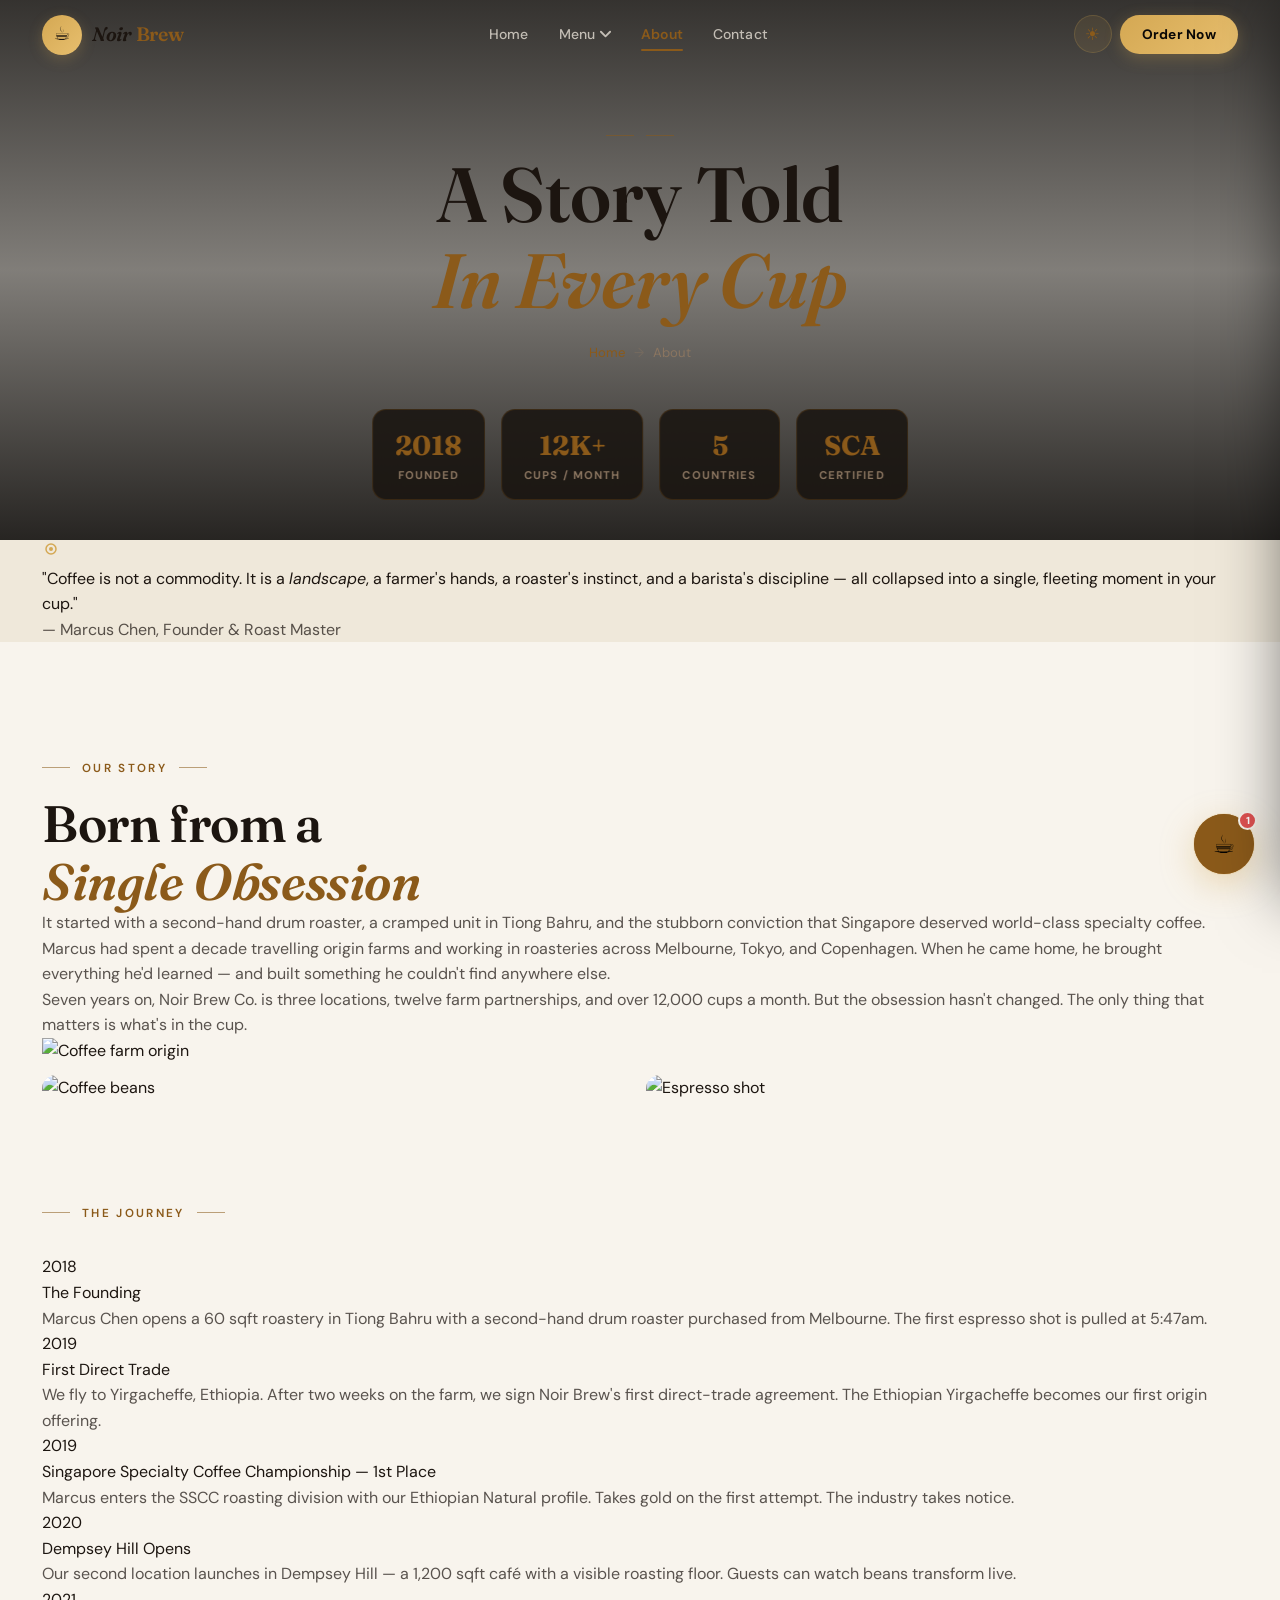
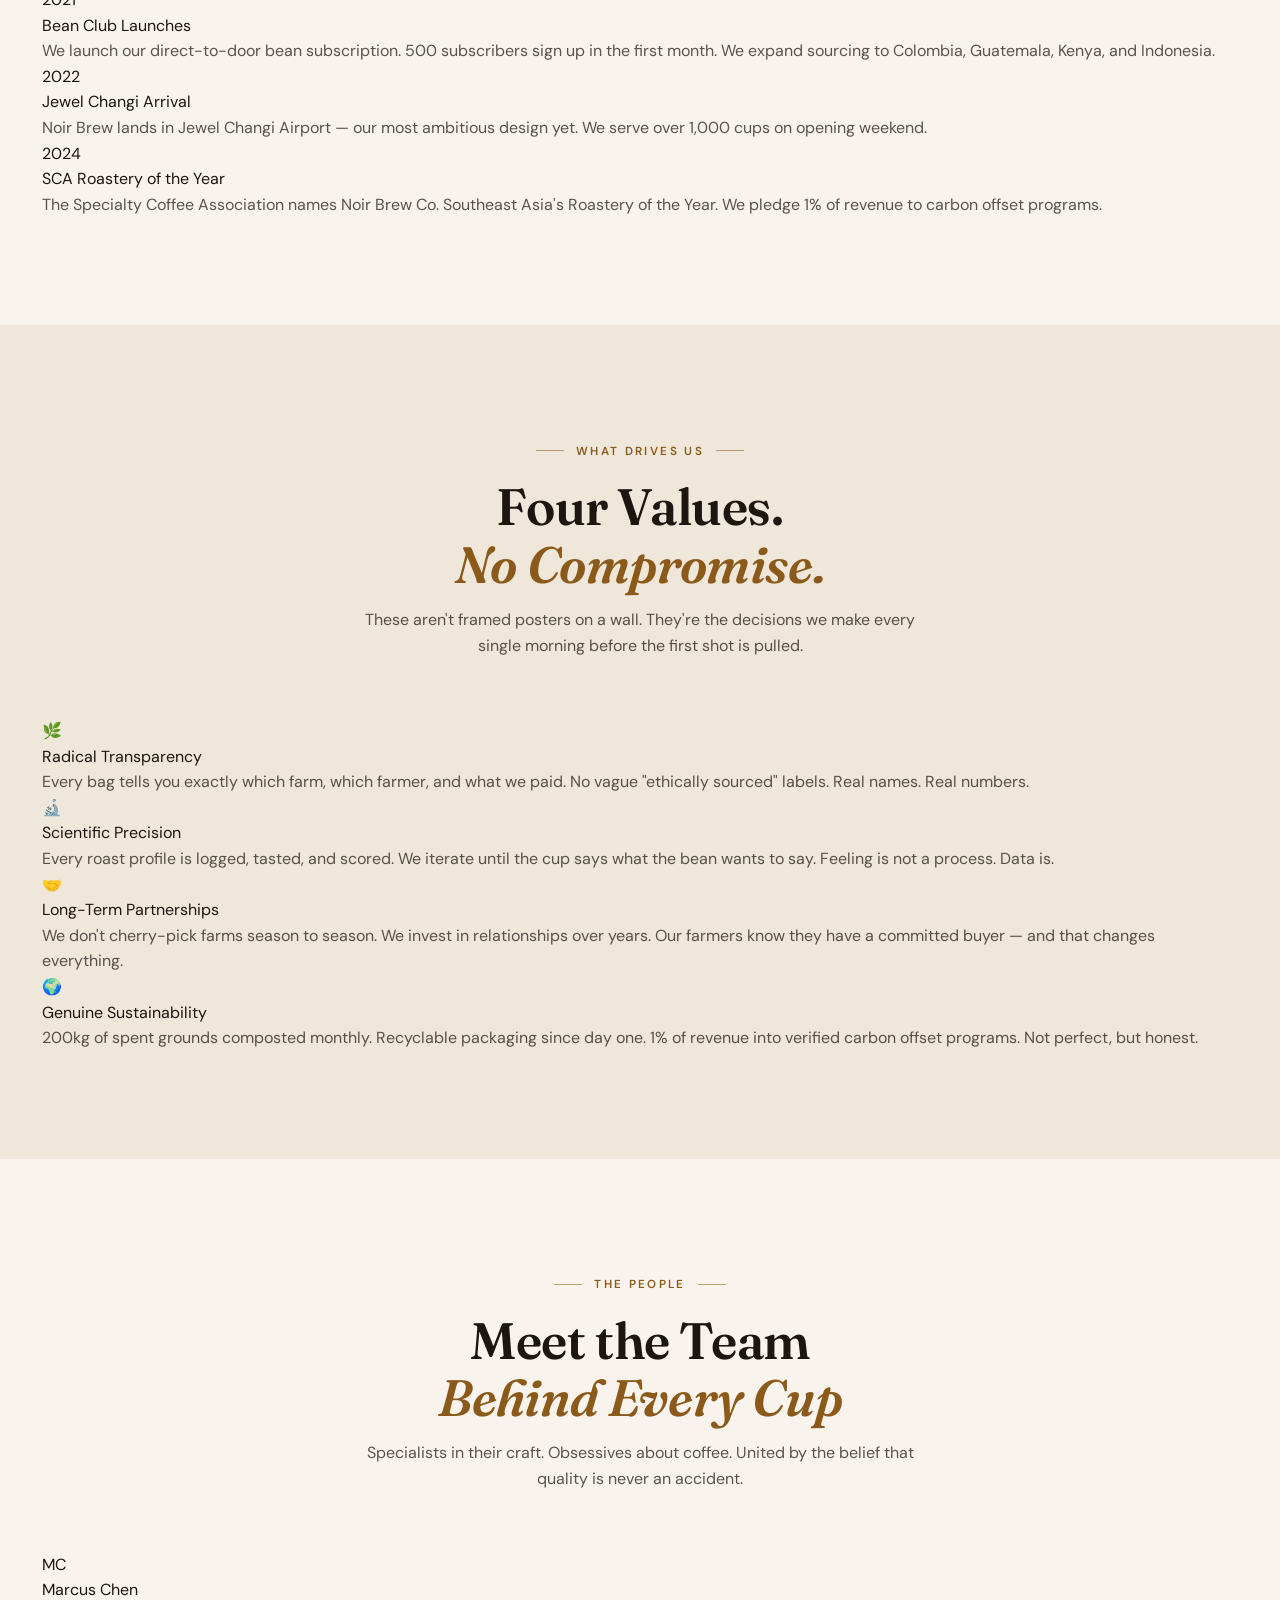
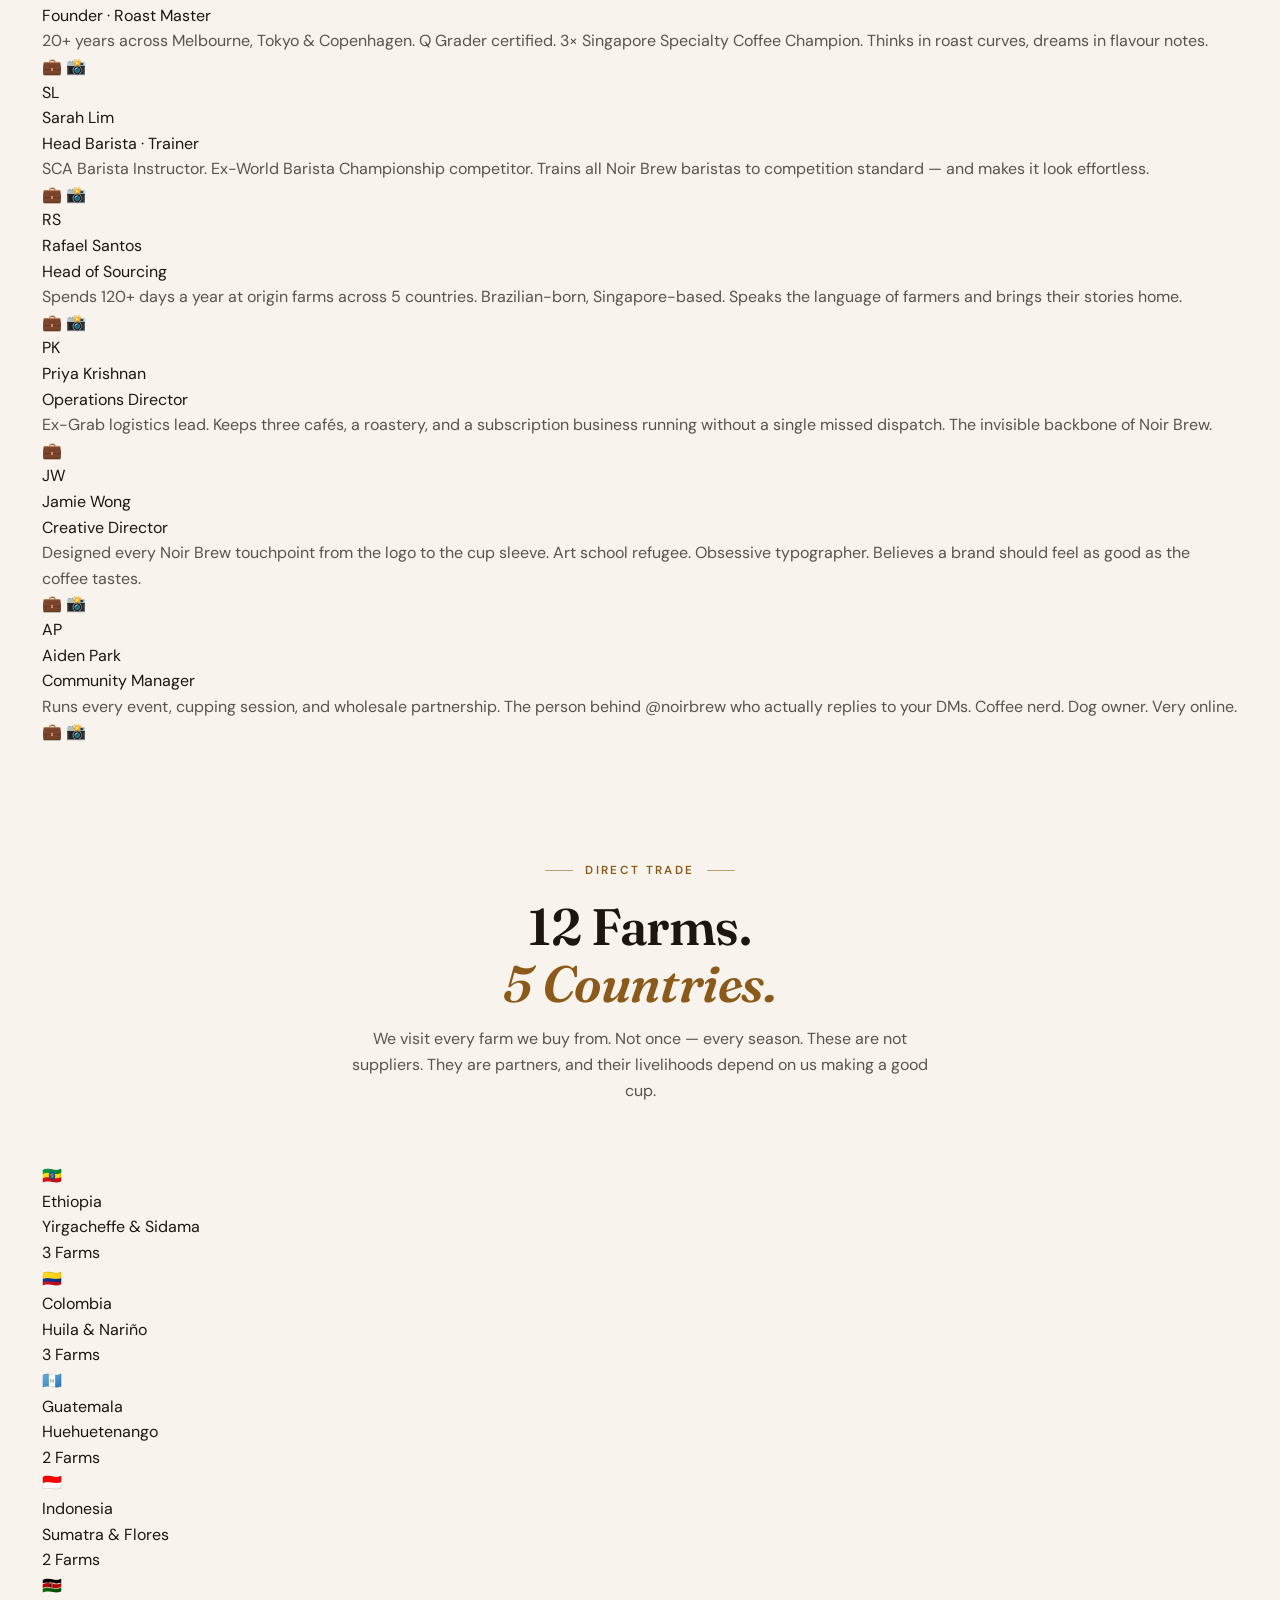
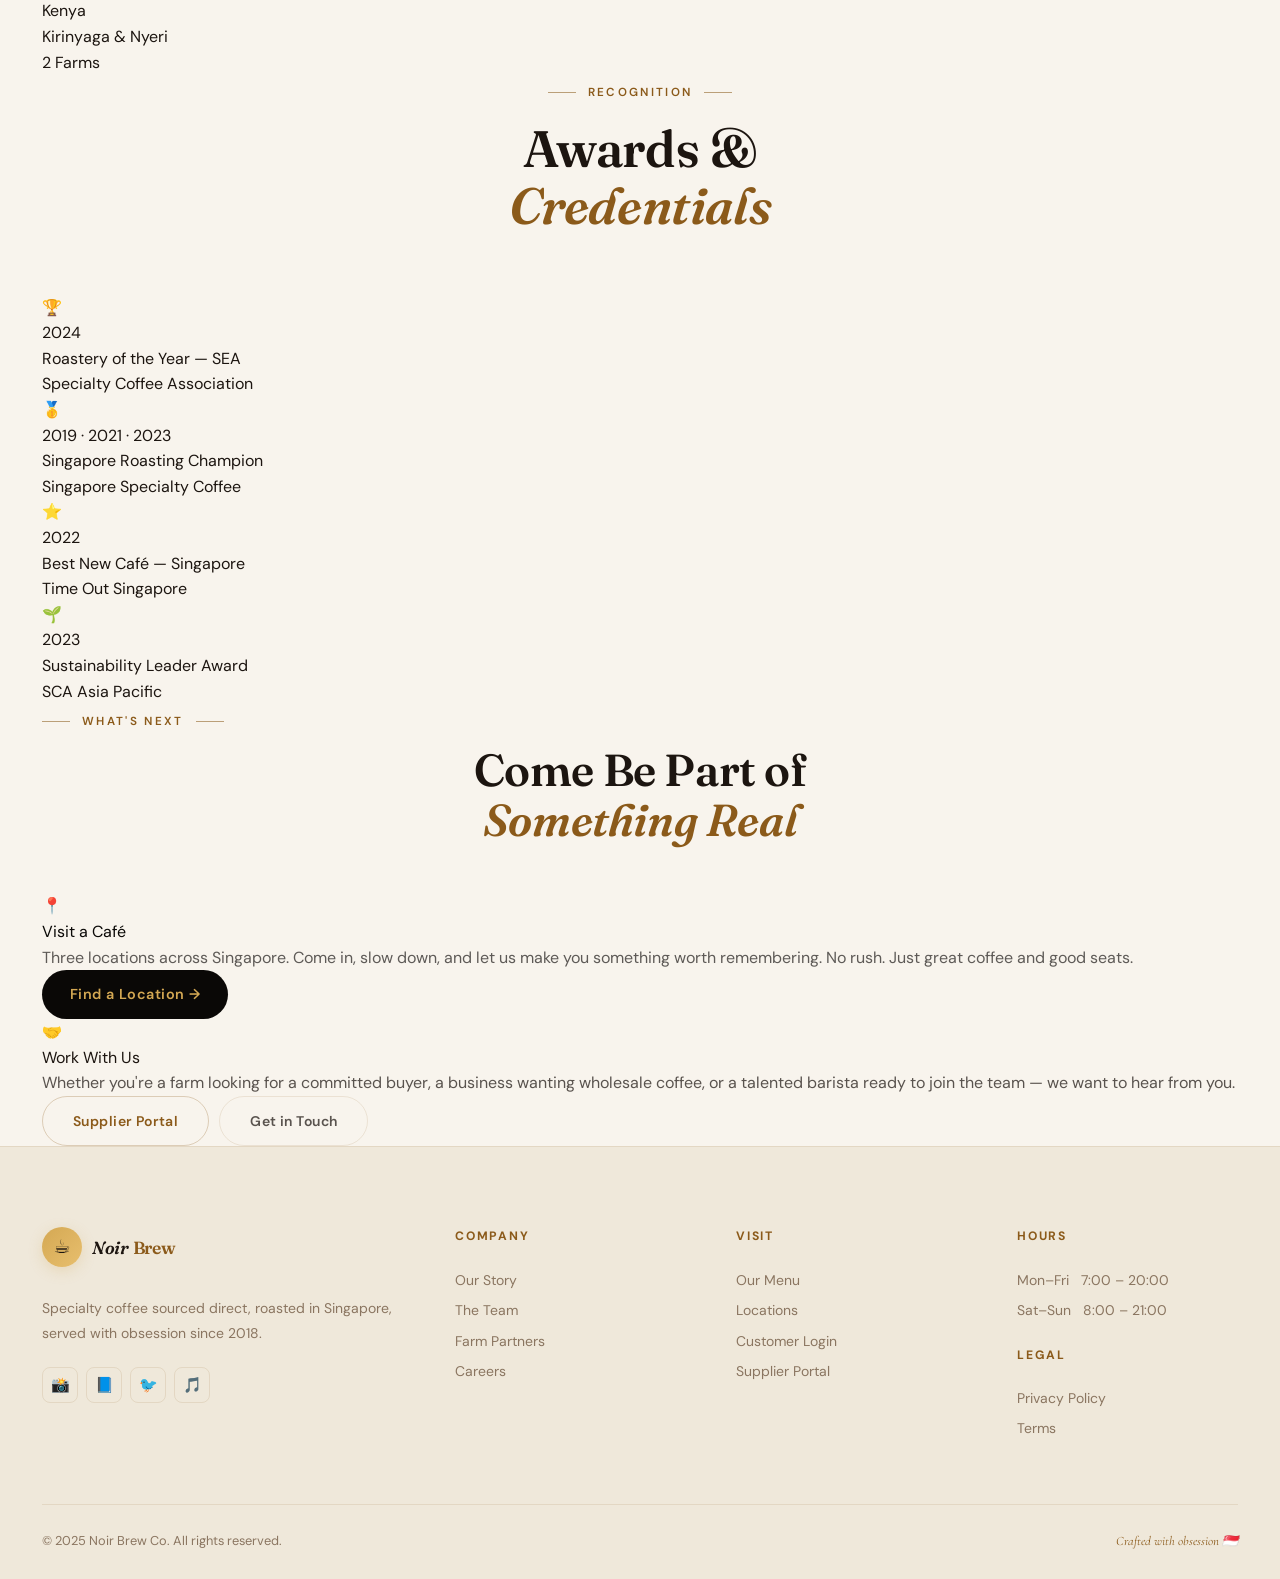
==== commit e32e40f3: "linking created files" ====
--- a/about.html
+++ b/about.html
@@ -17,6 +17,7 @@
     <link rel="stylesheet" href="./css/animations.css" />
     <link rel="stylesheet" href="./css/navbar.css" />
     <link rel="stylesheet" href="./css/theme.css" />
+    <link rel="stylesheet" href="./css/chatbot.css" />
   </head>
   <body>
     <!-- LOADER -->
@@ -1015,6 +1016,8 @@
 
     <!-- ============================================================ JS -->
     <script src="./js/animations.js"></script>
+    <script src="./js/chatbot.js"></script>
+    <script src="./js/theme.js"></script>
 
     <script>
       /* Loader */
--- a/css/chatbot.css
+++ b/css/chatbot.css
@@ -0,0 +1,689 @@
+/* ================================================================
+   FLOATING ACTION BUTTON
+   ================================================================ */
+.chatbot-fab {
+  position: fixed;
+  bottom: 26px;
+  right: 26px;
+  width: 60px;
+  height: 60px;
+  border-radius: 50%;
+  background: var(--g-gold, linear-gradient(135deg, #d4a853, #e8bf6e));
+  display: flex;
+  align-items: center;
+  justify-content: center;
+  z-index: 950;
+  cursor: pointer;
+  border: none;
+  box-shadow:
+    0 10px 34px rgba(212, 168, 83, 0.38),
+    0 0 0 1px rgba(212, 168, 83, 0.15);
+  transition:
+    transform 0.4s cubic-bezier(0.34, 1.56, 0.64, 1),
+    box-shadow 0.35s;
+  overflow: visible;
+}
+.chatbot-fab:hover {
+  transform: scale(1.09) translateY(-2px);
+  box-shadow:
+    0 16px 46px rgba(212, 168, 83, 0.5),
+    0 0 0 1px rgba(212, 168, 83, 0.25);
+}
+.chatbot-fab:active {
+  transform: scale(0.96);
+}
+
+.fab-icon {
+  font-size: 25px;
+  line-height: 1;
+  transition: transform 0.4s cubic-bezier(0.34, 1.56, 0.64, 1);
+  position: relative;
+  z-index: 2;
+}
+.chatbot-fab.open .fab-icon {
+  transform: rotate(180deg) scale(0.82);
+}
+
+/* Pulse rings */
+.fab-pulse {
+  position: absolute;
+  inset: 0;
+  border-radius: 50%;
+  background: var(--c-gold);
+  animation: fabPulse 2.6s ease-out infinite;
+  z-index: 0;
+}
+.fab-pulse.delay {
+  animation-delay: 1.3s;
+}
+@keyframes fabPulse {
+  0% {
+    transform: scale(1);
+    opacity: 0.55;
+  }
+  70% {
+    transform: scale(1.85);
+    opacity: 0;
+  }
+  100% {
+    transform: scale(1.85);
+    opacity: 0;
+  }
+}
+
+/* Notification badge */
+.fab-badge {
+  position: absolute;
+  top: -3px;
+  right: -3px;
+  min-width: 19px;
+  height: 19px;
+  padding: 0 4px;
+  background: #e05252;
+  border-radius: 999px;
+  border: 2.5px solid var(--c-bg);
+  font-size: 0.64rem;
+  font-weight: 800;
+  color: #fff;
+  display: flex;
+  align-items: center;
+  justify-content: center;
+  animation:
+    badgePop 0.45s cubic-bezier(0.34, 1.56, 0.64, 1),
+    badgeBounce 2.4s ease-in-out 1s infinite;
+  z-index: 3;
+}
+@keyframes badgePop {
+  0% {
+    transform: scale(0);
+  }
+  100% {
+    transform: scale(1);
+  }
+}
+@keyframes badgeBounce {
+  0%,
+  100% {
+    transform: scale(1);
+  }
+  50% {
+    transform: scale(1.18);
+  }
+}
+/* Tooltip on hover */
+.fab-tooltip {
+  position: absolute;
+  right: 72px;
+  top: 50%;
+  transform: translateY(-50%) translateX(8px);
+  background: var(--c-bg-card);
+  border: 1px solid var(--c-border-strong);
+  padding: 8px 15px;
+  border-radius: 10px;
+  font-size: 0.8rem;
+  font-weight: 600;
+  color: var(--c-cream);
+  white-space: nowrap;
+  opacity: 0;
+  visibility: hidden;
+  transition: all 0.28s cubic-bezier(0.16, 1, 0.3, 1);
+  box-shadow: 0 8px 24px rgba(0, 0, 0, 0.3);
+  pointer-events: none;
+}
+.fab-tooltip::after {
+  content: "";
+  position: absolute;
+  right: -5px;
+  top: 50%;
+  transform: translateY(-50%) rotate(45deg);
+  width: 9px;
+  height: 9px;
+  background: var(--c-bg-card);
+  border-right: 1px solid var(--c-border-strong);
+  border-top: 1px solid var(--c-border-strong);
+}
+.chatbot-fab:hover .fab-tooltip:not(.hidden) {
+  opacity: 1;
+  visibility: visible;
+  transform: translateY(-50%) translateX(0);
+}
+
+/* ================================================================
+   CHAT PANEL
+   ================================================================ */
+.chat-panel {
+  position: fixed;
+  bottom: 96px;
+  right: 26px;
+  width: 372px;
+  height: 528px;
+  max-height: calc(100dvh - 130px);
+  background: var(--c-bg-card);
+  border: 1px solid var(--c-border-strong);
+  border-radius: 24px;
+  z-index: 951;
+  display: flex;
+  flex-direction: column;
+  overflow: hidden;
+  box-shadow:
+    0 36px 90px rgba(0, 0, 0, 0.55),
+    0 0 0 1px rgba(212, 168, 83, 0.08);
+  transform: scale(0.86) translateY(24px);
+  transform-origin: bottom right;
+  opacity: 0;
+  visibility: hidden;
+  transition:
+    transform 0.4s cubic-bezier(0.16, 1, 0.3, 1),
+    opacity 0.35s,
+    visibility 0.4s;
+}
+.chat-panel.open {
+  transform: scale(1) translateY(0);
+  opacity: 1;
+  visibility: visible;
+}
+
+/* ================================================================
+   HEADER
+   ================================================================ */
+.chat-header {
+  background: var(--g-gold, linear-gradient(135deg, #d4a853, #e8bf6e));
+  padding: 17px 18px;
+  display: flex;
+  align-items: center;
+  gap: 13px;
+  flex-shrink: 0;
+  position: relative;
+  overflow: hidden;
+}
+/* Subtle animated sheen */
+.chat-header::after {
+  content: "";
+  position: absolute;
+  inset: 0;
+  background: linear-gradient(
+    100deg,
+    transparent 30%,
+    rgba(255, 255, 255, 0.25) 50%,
+    transparent 70%
+  );
+  background-size: 250% 250%;
+  animation: headerSheen 5s ease-in-out infinite;
+}
+@keyframes headerSheen {
+  0% {
+    background-position: -50% -50%;
+  }
+  100% {
+    background-position: 150% 150%;
+  }
+}
+
+.chat-avatar {
+  width: 44px;
+  height: 44px;
+  border-radius: 50%;
+  background: rgba(10, 8, 6, 0.18);
+  display: flex;
+  align-items: center;
+  justify-content: center;
+  font-size: 21px;
+  border: 2px solid rgba(10, 8, 6, 0.15);
+  position: relative;
+  z-index: 1;
+  animation: avatarBob 3s ease-in-out infinite;
+}
+@keyframes avatarBob {
+  0%,
+  100% {
+    transform: translateY(0);
+  }
+  50% {
+    transform: translateY(-3px);
+  }
+}
+
+.chat-info {
+  position: relative;
+  z-index: 1;
+  flex: 1;
+  min-width: 0;
+}
+.chat-info__name {
+  font-weight: 700;
+  font-size: 0.93rem;
+  color: #0a0806;
+  display: flex;
+  align-items: center;
+  gap: 6px;
+}
+.chat-info__status {
+  font-size: 0.73rem;
+  color: rgba(10, 8, 6, 0.62);
+  display: flex;
+  align-items: center;
+  gap: 6px;
+  margin-top: 1px;
+}
+.chat-info__status::before {
+  content: "";
+  width: 7px;
+  height: 7px;
+  background: #2ecc71;
+  border-radius: 50%;
+  box-shadow: 0 0 0 2px rgba(46, 204, 113, 0.3);
+  animation: statusPulse 2s ease-in-out infinite;
+  flex-shrink: 0;
+}
+@keyframes statusPulse {
+  0%,
+  100% {
+    opacity: 1;
+  }
+  50% {
+    opacity: 0.5;
+  }
+}
+
+.chat-close {
+  width: 30px;
+  height: 30px;
+  border-radius: 50%;
+  background: rgba(10, 8, 6, 0.12);
+  border: none;
+  display: flex;
+  align-items: center;
+  justify-content: center;
+  font-size: 14px;
+  color: #0a0806;
+  cursor: pointer;
+  transition:
+    background 0.22s,
+    transform 0.22s;
+  flex-shrink: 0;
+  position: relative;
+  z-index: 1;
+}
+.chat-close:hover {
+  background: rgba(10, 8, 6, 0.22);
+  transform: rotate(90deg);
+}
+/* ================================================================
+   MESSAGES AREA
+   ================================================================ */
+.chat-msgs {
+  flex: 1;
+  overflow-y: auto;
+  padding: 18px 16px;
+  display: flex;
+  flex-direction: column;
+  gap: 13px;
+  scrollbar-width: thin;
+  scrollbar-color: var(--c-border-strong) transparent;
+  background: radial-gradient(
+    circle at 20% 0%,
+    rgba(212, 168, 83, 0.04) 0%,
+    transparent 50%
+  );
+}
+.chat-msgs::-webkit-scrollbar {
+  width: 4px;
+}
+.chat-msgs::-webkit-scrollbar-thumb {
+  background: var(--c-border-strong);
+  border-radius: 999px;
+}
+
+/* Message row */
+.msg-row {
+  display: flex;
+  gap: 9px;
+  animation: msgIn 0.36s cubic-bezier(0.16, 1, 0.3, 1);
+  max-width: 100%;
+}
+
+@keyframes msgIn {
+  from {
+    transform: translateY(12px);
+    opacity: 0;
+  }
+  to {
+    transform: translateY(0);
+    opacity: 1;
+  }
+}
+.msg-row.user {
+  flex-direction: row-reverse;
+}
+
+.msg-avt {
+  width: 28px;
+  height: 28px;
+  border-radius: 50%;
+  flex-shrink: 0;
+  font-size: 13px;
+  display: flex;
+  align-items: center;
+  justify-content: center;
+  margin-top: 2px;
+}
+.msg-avt.bot {
+  background: var(--c-gold-glow);
+  color: var(--c-gold);
+  border: 1px solid var(--c-border-strong);
+}
+.msg-avt.user {
+  background: var(--c-bg-raised);
+  color: var(--c-muted);
+  border: 1px solid var(--c-border);
+}
+
+.msg-content {
+  max-width: 78%;
+  display: flex;
+  flex-direction: column;
+  gap: 6px;
+}
+.msg-row.user .msg-content {
+  align-items: flex-end;
+}
+
+.msg-bubble {
+  padding: 10px 15px;
+  font-size: 0.855rem;
+  line-height: 1.6;
+  word-wrap: break-word;
+  position: relative;
+}
+.bot .msg-bubble {
+  background: var(--c-bg-raised);
+  border: 1px solid var(--c-border);
+  color: var(--c-cream);
+  border-radius: 4px 16px 16px 16px;
+}
+.user .msg-bubble {
+  background: var(--g-gold, linear-gradient(135deg, #d4a853, #e8bf6e));
+  color: #0a0806;
+  border-radius: 16px 16px 4px 16px;
+  font-weight: 500;
+}
+.msg-bubble a {
+  color: var(--c-gold);
+  text-decoration: underline;
+  text-underline-offset: 2px;
+}
+.user .msg-bubble a {
+  color: #0a0806;
+  font-weight: 700;
+}
+
+/* Timestamp (optional) */
+.msg-time {
+  font-size: 0.65rem;
+  color: var(--c-muted);
+  padding: 0 4px;
+}
+/* ================================================================
+   TYPING INDICATOR
+   ================================================================ */
+.typing-row {
+  display: flex;
+  gap: 9px;
+  animation: msgIn 0.3s cubic-bezier(0.16, 1, 0.3, 1);
+}
+.typing-dots {
+  display: flex;
+  align-items: center;
+  gap: 4px;
+  padding: 12px 16px;
+  background: var(--c-bg-raised);
+  border: 1px solid var(--c-border);
+  border-radius: 4px 16px 16px 16px;
+}
+.dot {
+  width: 6px;
+  height: 6px;
+  background: var(--c-gold);
+  border-radius: 50%;
+  animation: dotBounce 1.3s ease-in-out infinite;
+  opacity: 0.5;
+}
+.dot:nth-child(2) {
+  animation-delay: 0.18s;
+}
+.dot:nth-child(3) {
+  animation-delay: 0.36s;
+}
+@keyframes dotBounce {
+  0%,
+  60%,
+  100% {
+    transform: translateY(0);
+    opacity: 0.4;
+  }
+  30% {
+    transform: translateY(-7px);
+    opacity: 1;
+  }
+}
+/* ================================================================
+   QUICK REPLY BUTTONS
+   ================================================================ */
+.qr-wrap {
+  display: flex;
+  flex-wrap: wrap;
+  gap: 6px;
+  margin-top: 2px;
+}
+.qr-btn {
+  padding: 6px 14px;
+  background: transparent;
+  border: 1.5px solid var(--c-border-strong);
+  border-radius: 999px;
+  font-size: 0.76rem;
+  font-weight: 600;
+  color: var(--c-gold);
+  cursor: pointer;
+  transition: all 0.25s cubic-bezier(0.34, 1.56, 0.64, 1);
+  font-family: var(--font-body, sans-serif);
+  white-space: nowrap;
+}
+.qr-btn:hover {
+  background: var(--c-gold);
+  color: #0a0806;
+  border-color: var(--c-gold);
+  transform: translateY(-2px);
+  box-shadow: 0 6px 16px rgba(212, 168, 83, 0.35);
+}
+.qr-btn:active {
+  transform: translateY(0) scale(0.96);
+}
+
+/* ================================================================
+   WELCOME SUGGESTIONS (shown on first open)
+   ================================================================ */
+.chat-welcome {
+  text-align: center;
+  padding: 20px 10px 6px;
+}
+.chat-welcome__icon {
+  font-size: 2.4rem;
+  display: block;
+  margin-bottom: 10px;
+  animation: float 3.5s ease-in-out infinite;
+}
+.chat-welcome__title {
+  font-size: 0.95rem;
+  font-weight: 700;
+  color: var(--c-cream);
+  margin-bottom: 4px;
+}
+.chat-welcome__sub {
+  font-size: 0.78rem;
+  color: var(--c-muted);
+  line-height: 1.6;
+}
+
+/* ================================================================
+   INPUT ROW
+   ================================================================ */
+.chat-input-row {
+  padding: 13px 15px;
+  border-top: 1px solid var(--c-border);
+  display: flex;
+  gap: 9px;
+  flex-shrink: 0;
+  background: var(--c-bg-card);
+  align-items: center;
+}
+
+.chat-input {
+  flex: 1;
+  padding: 10px 16px;
+  background: var(--c-bg-raised);
+  border: 1.5px solid var(--c-border);
+  border-radius: 999px;
+  color: var(--c-cream);
+  font-family: var(--font-body, sans-serif);
+  font-size: 0.855rem;
+  outline: none;
+  transition:
+    border-color 0.22s,
+    box-shadow 0.22s;
+}
+.chat-input:focus {
+  border-color: var(--c-gold);
+  box-shadow: 0 0 0 3px rgba(212, 168, 83, 0.12);
+}
+.chat-input::placeholder {
+  color: var(--c-muted);
+}
+
+.chat-send {
+  width: 38px;
+  height: 38px;
+  background: var(--g-gold, linear-gradient(135deg, #d4a853, #e8bf6e));
+  border-radius: 50%;
+  border: none;
+  display: flex;
+  align-items: center;
+  justify-content: center;
+  color: #0a0806;
+  font-size: 15px;
+  cursor: pointer;
+  transition:
+    transform 0.3s cubic-bezier(0.34, 1.56, 0.64, 1),
+    box-shadow 0.25s;
+  flex-shrink: 0;
+}
+
+.chat-send:hover {
+  transform: scale(1.12) rotate(8deg);
+  box-shadow: 0 6px 18px rgba(212, 168, 83, 0.4);
+}
+.chat-send:active {
+  transform: scale(0.94);
+}
+.chat-send:disabled {
+  opacity: 0.4;
+  cursor: not-allowed;
+  transform: none;
+}
+
+/* Voice / attach mini-buttons (optional extras) */
+.chat-extra-btn {
+  width: 34px;
+  height: 34px;
+  border-radius: 50%;
+  background: transparent;
+  border: 1px solid var(--c-border);
+  color: var(--c-muted);
+  display: flex;
+  align-items: center;
+  justify-content: center;
+  font-size: 14px;
+  cursor: pointer;
+  transition: all 0.22s;
+  flex-shrink: 0;
+}
+.chat-extra-btn:hover {
+  border-color: var(--c-gold);
+  color: var(--c-gold);
+  background: var(--c-gold-glow);
+}
+
+/* ================================================================
+   EMPTY / LOADING STATE
+   ================================================================ */
+.chat-empty {
+  flex: 1;
+  display: flex;
+  flex-direction: column;
+  align-items: center;
+  justify-content: center;
+  text-align: center;
+  padding: 30px;
+  color: var(--c-muted);
+}
+.chat-empty__icon {
+  font-size: 2.6rem;
+  margin-bottom: 12px;
+  opacity: 0.5;
+}
+
+/* ================================================================
+   MINIMIZED STATE (optional collapsed bar)
+   ================================================================ */
+.chat-panel.minimized {
+  height: 64px;
+}
+.chat-panel.minimized .chat-msgs,
+.chat-panel.minimized .chat-input-row {
+  display: none;
+}
+/* ================================================================
+   RESPONSIVE
+   ================================================================ */
+@media (max-width: 480px) {
+  .chatbot-fab {
+    bottom: 20px;
+    right: 18px;
+    width: 54px;
+    height: 54px;
+  }
+  .fab-icon {
+    font-size: 22px;
+  }
+  .chat-panel {
+    width: calc(100vw - 24px);
+    right: 12px;
+    left: 12px;
+    bottom: 84px;
+    height: min(520px, calc(100dvh - 120px));
+    border-radius: 20px;
+  }
+  .fab-tooltip {
+    display: none;
+  }
+}
+
+@media (max-width: 360px) {
+  .chat-panel {
+    border-radius: 16px;
+  }
+}
+
+/* ================================================================
+   REDUCED MOTION
+   ================================================================ */
+@media (prefers-reduced-motion: reduce) {
+  .fab-pulse,
+  .fab-badge,
+  .chat-avatar,
+  .chat-header::after,
+  .chat-info__status::before,
+  .dot,
+  .chat-welcome__icon {
+    animation: none !important;
+  }
+}
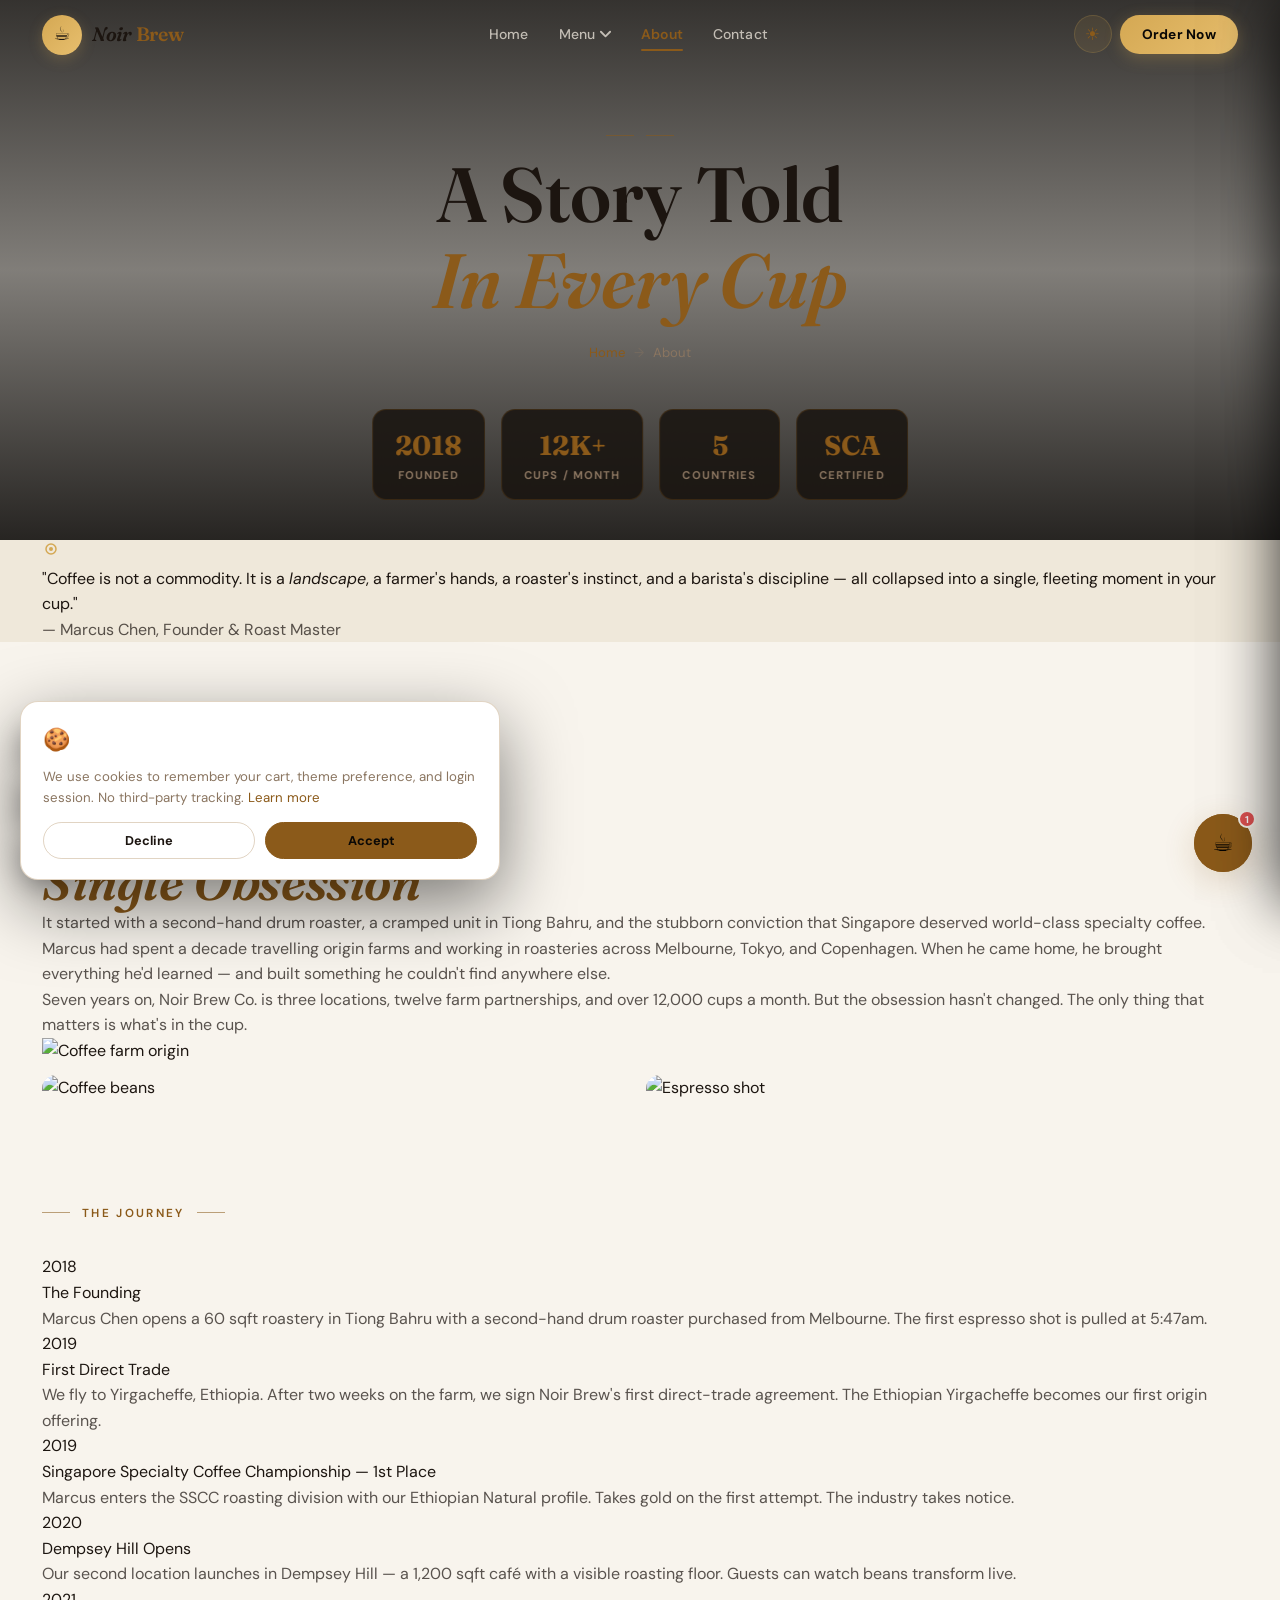
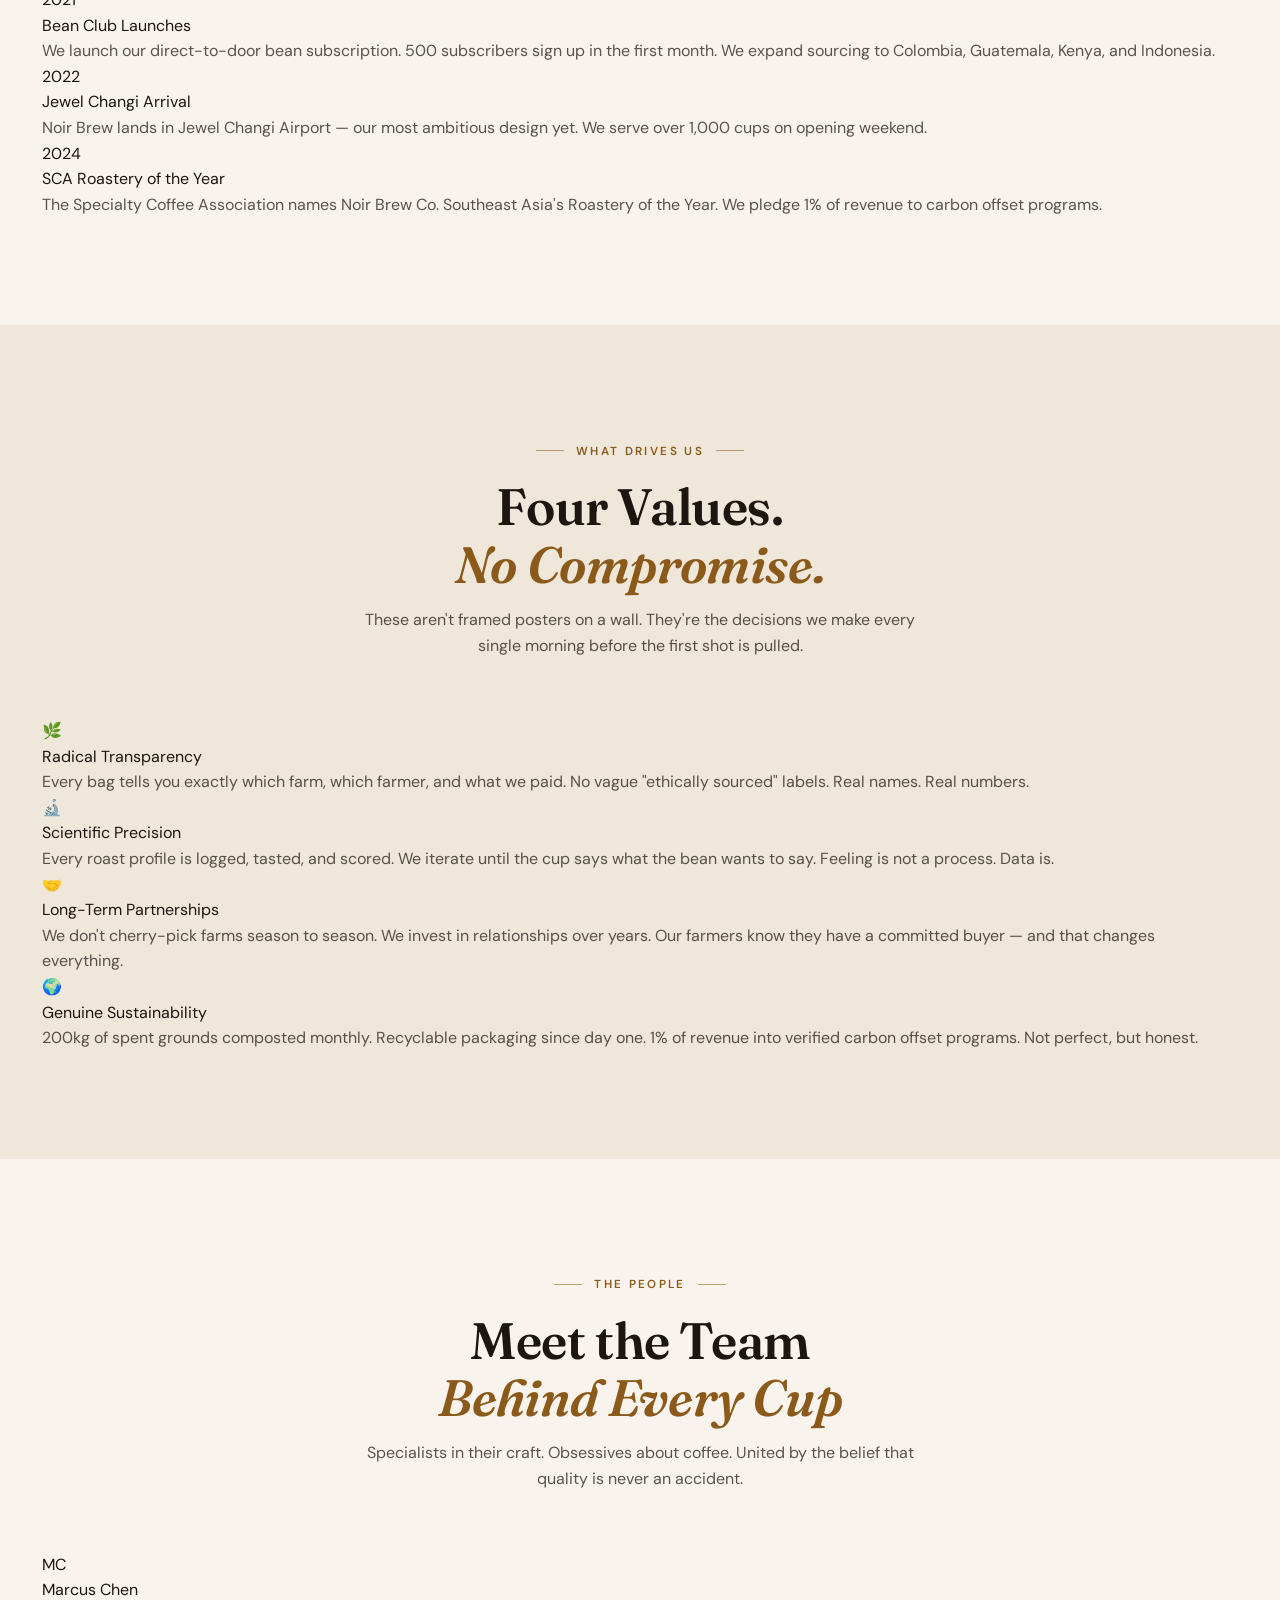
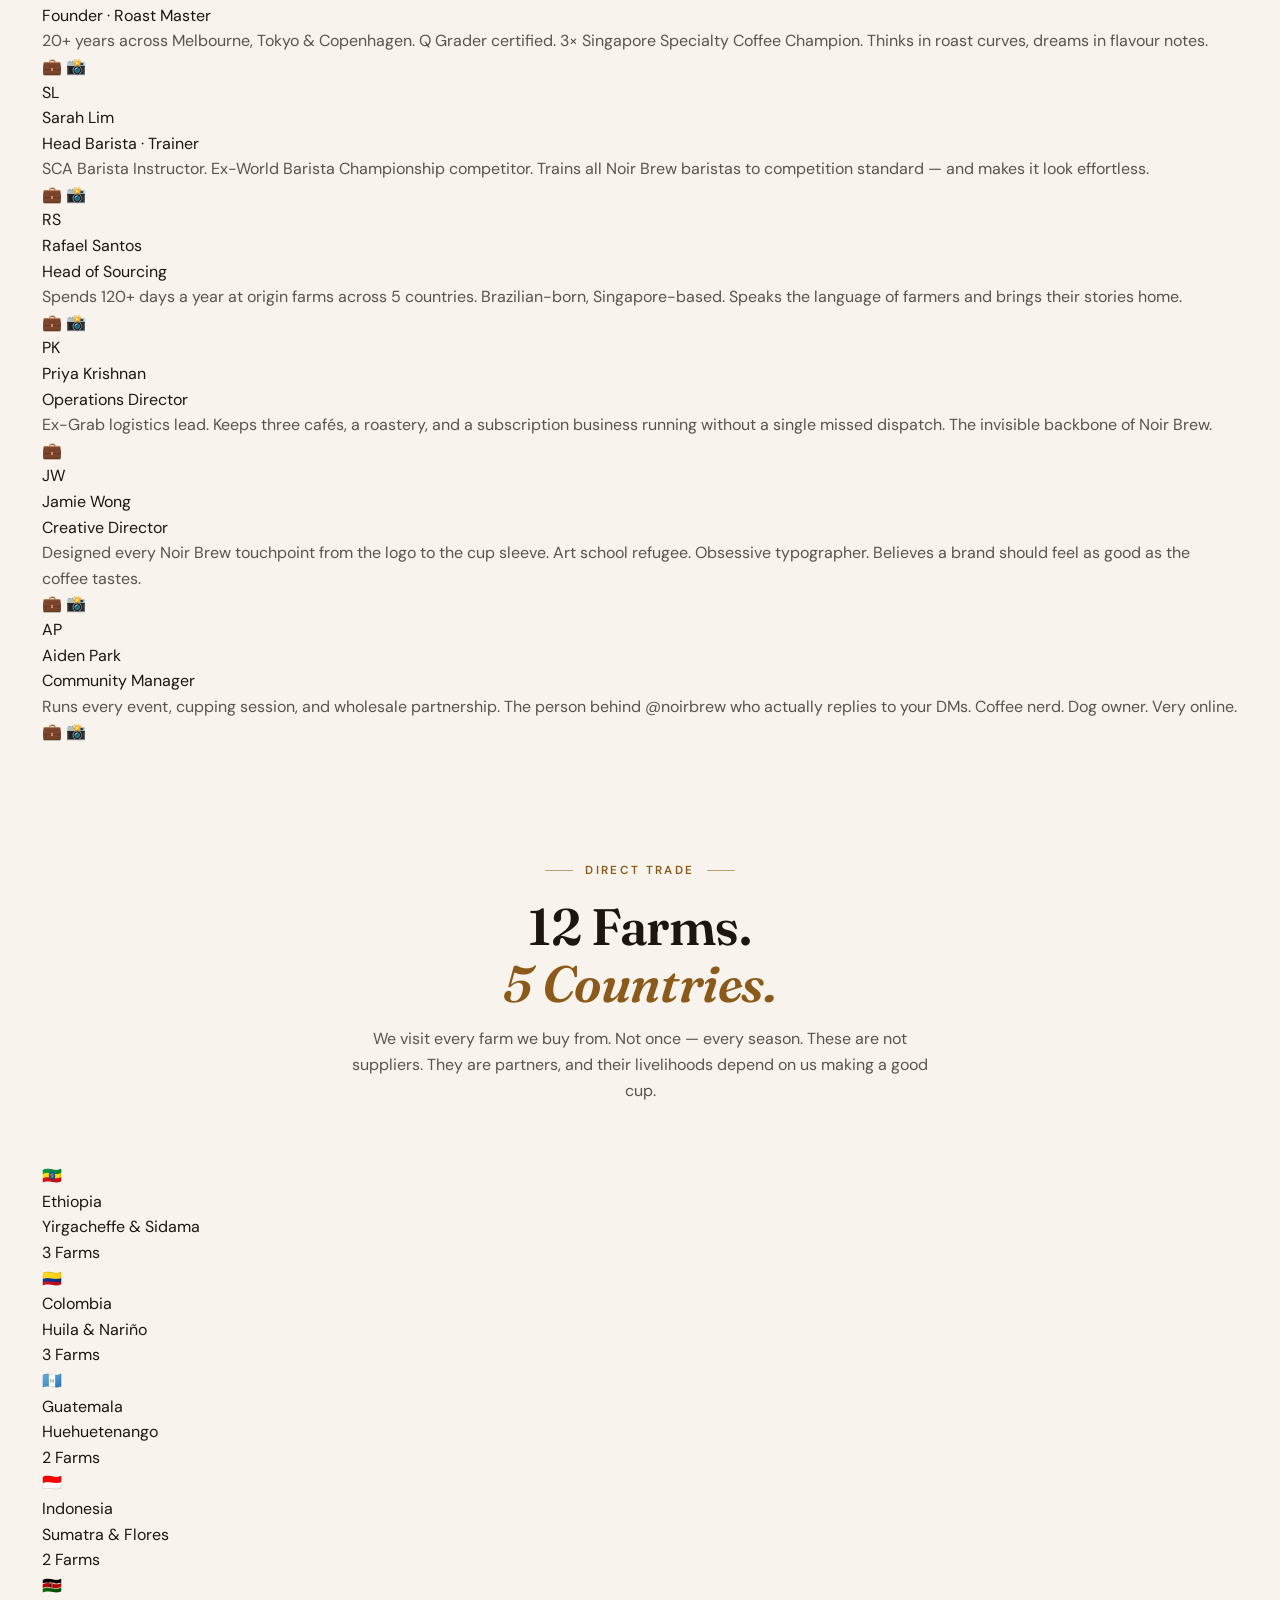
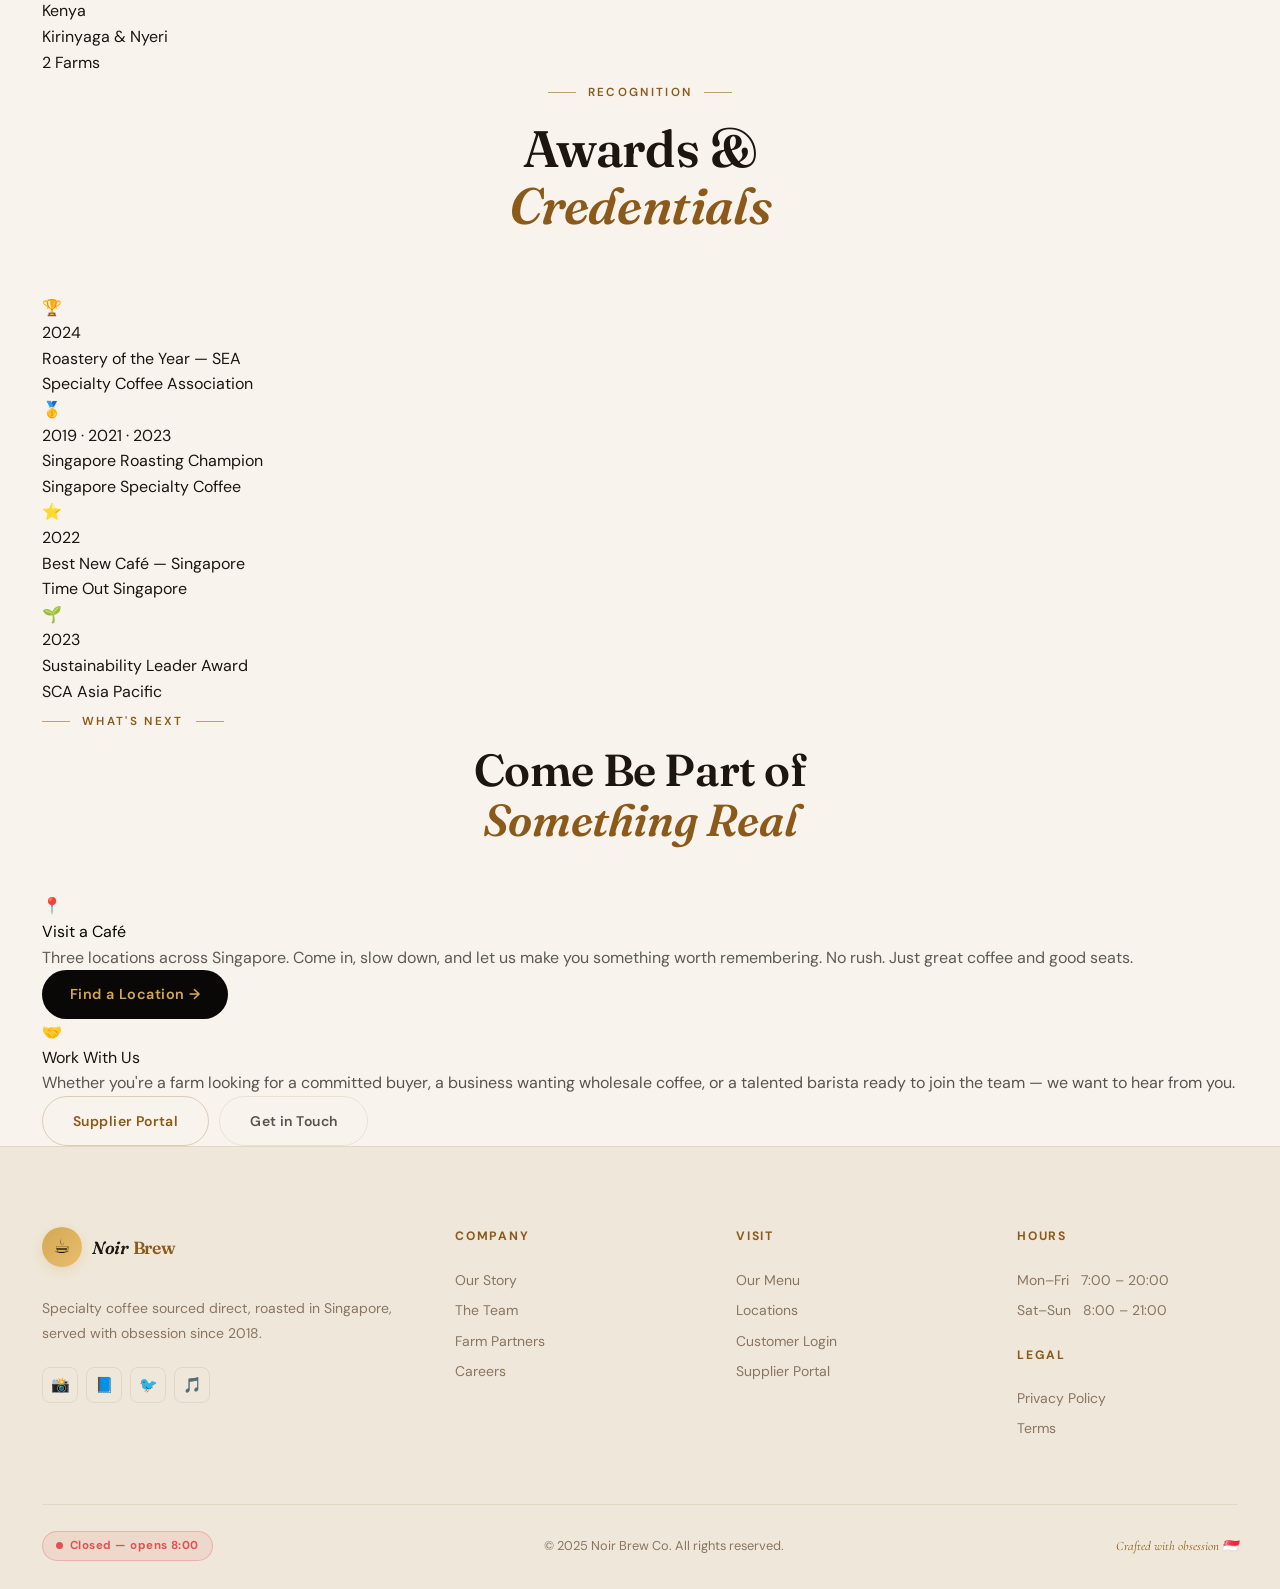
==== commit a499adc5: "some bugs found and fixed" ====
--- a/about.html
+++ b/about.html
@@ -10,14 +10,23 @@
     <title>About Us — Noir Brew Co.</title>
     <link
       rel="icon"
-      href="data:image/svg+xml,<svg xmlns='http://www.w3.org/2000/svg' viewBox='0 0 32 32'><text y='26' font-size='28'>☕</text></svg>"
+      type="image/svg+xml"
+      href="data:image/svg+xml,<svg xmlns='http://www.w3.org/2000/svg' viewBox='0 0 32 32'><path fill='%23222' d='M2,24h24v2H2V24z M22,6H4v12c0,3.3,2.7,6,6,6h6c3.3,0,6-2.7,6-6v-2h2c2.2,0,4-1.8,4-4V10C26,7.8,24.2,6,22,6z M22,14h-2V10h2c1.1,0,2,0.9,2,2V12C24,13.1,23.1,14,22,14z'/></svg>"
+      media="(prefers-color-scheme: light)"
     />
+
+    <link
+      rel="icon"
+      type="image/svg+xml"
+      href="data:image/svg+xml,<svg xmlns='http://www.w3.org/2000/svg' viewBox='0 0 32 32'><path fill='%23fff' d='M2,24h24v2H2V24z M22,6H4v12c0,3.3,2.7,6,6,6h6c3.3,0,6-2.7,6-6v-2h2c2.2,0,4-1.8,4-4V10C26,7.8,24.2,6,22,6z M22,14h-2V10h2c1.1,0,2,0.9,2,2V12C24,13.1,23.1,14,22,14z'/></svg>"
+      media="(prefers-color-scheme: dark)"
+    />
+
     <link rel="stylesheet" href="css/style.css" />
     <link rel="stylesheet" href="css/about.css" />
     <link rel="stylesheet" href="./css/animations.css" />
     <link rel="stylesheet" href="./css/navbar.css" />
     <link rel="stylesheet" href="./css/theme.css" />
-    <link rel="stylesheet" href="./css/chatbot.css" />
   </head>
   <body>
     <!-- LOADER -->
@@ -1018,6 +1027,7 @@
     <script src="./js/animations.js"></script>
     <script src="./js/chatbot.js"></script>
     <script src="./js/theme.js"></script>
+    <script src="./js/main.js"></script>
 
     <script>
       /* Loader */
